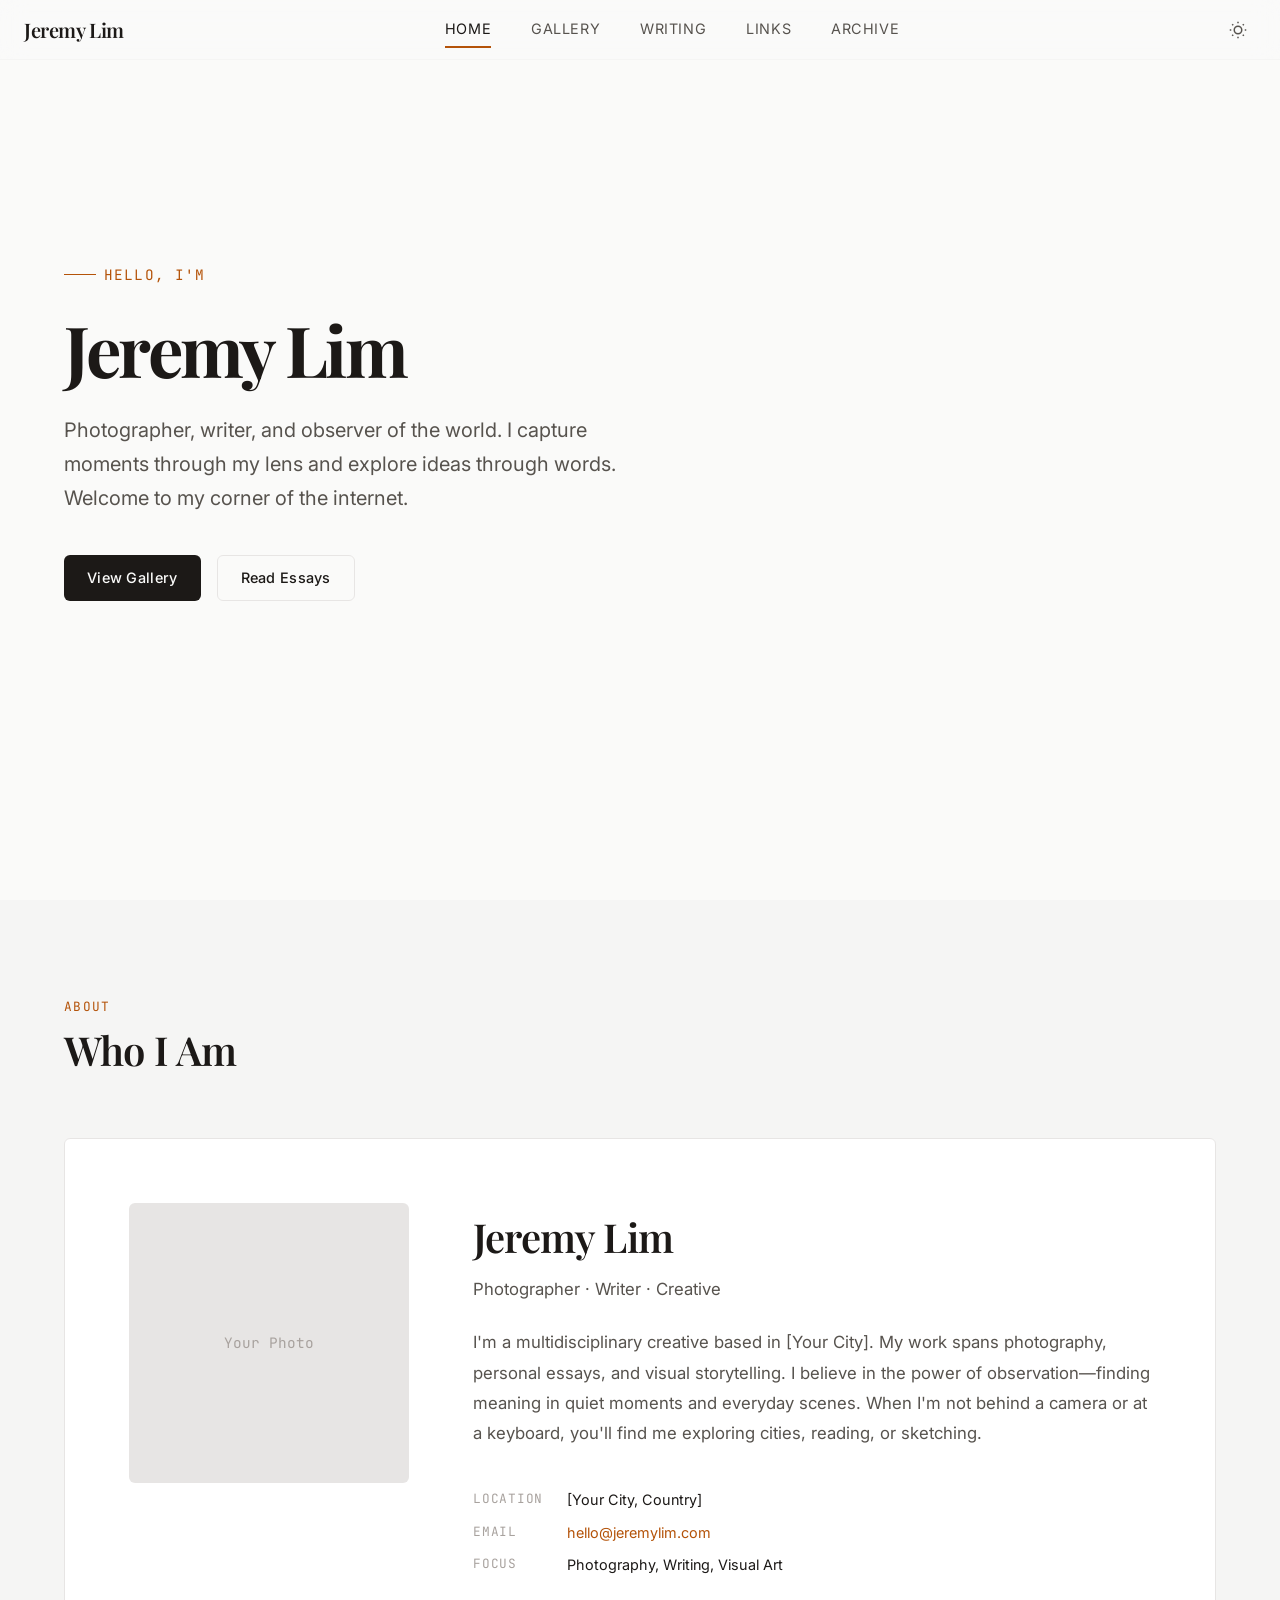
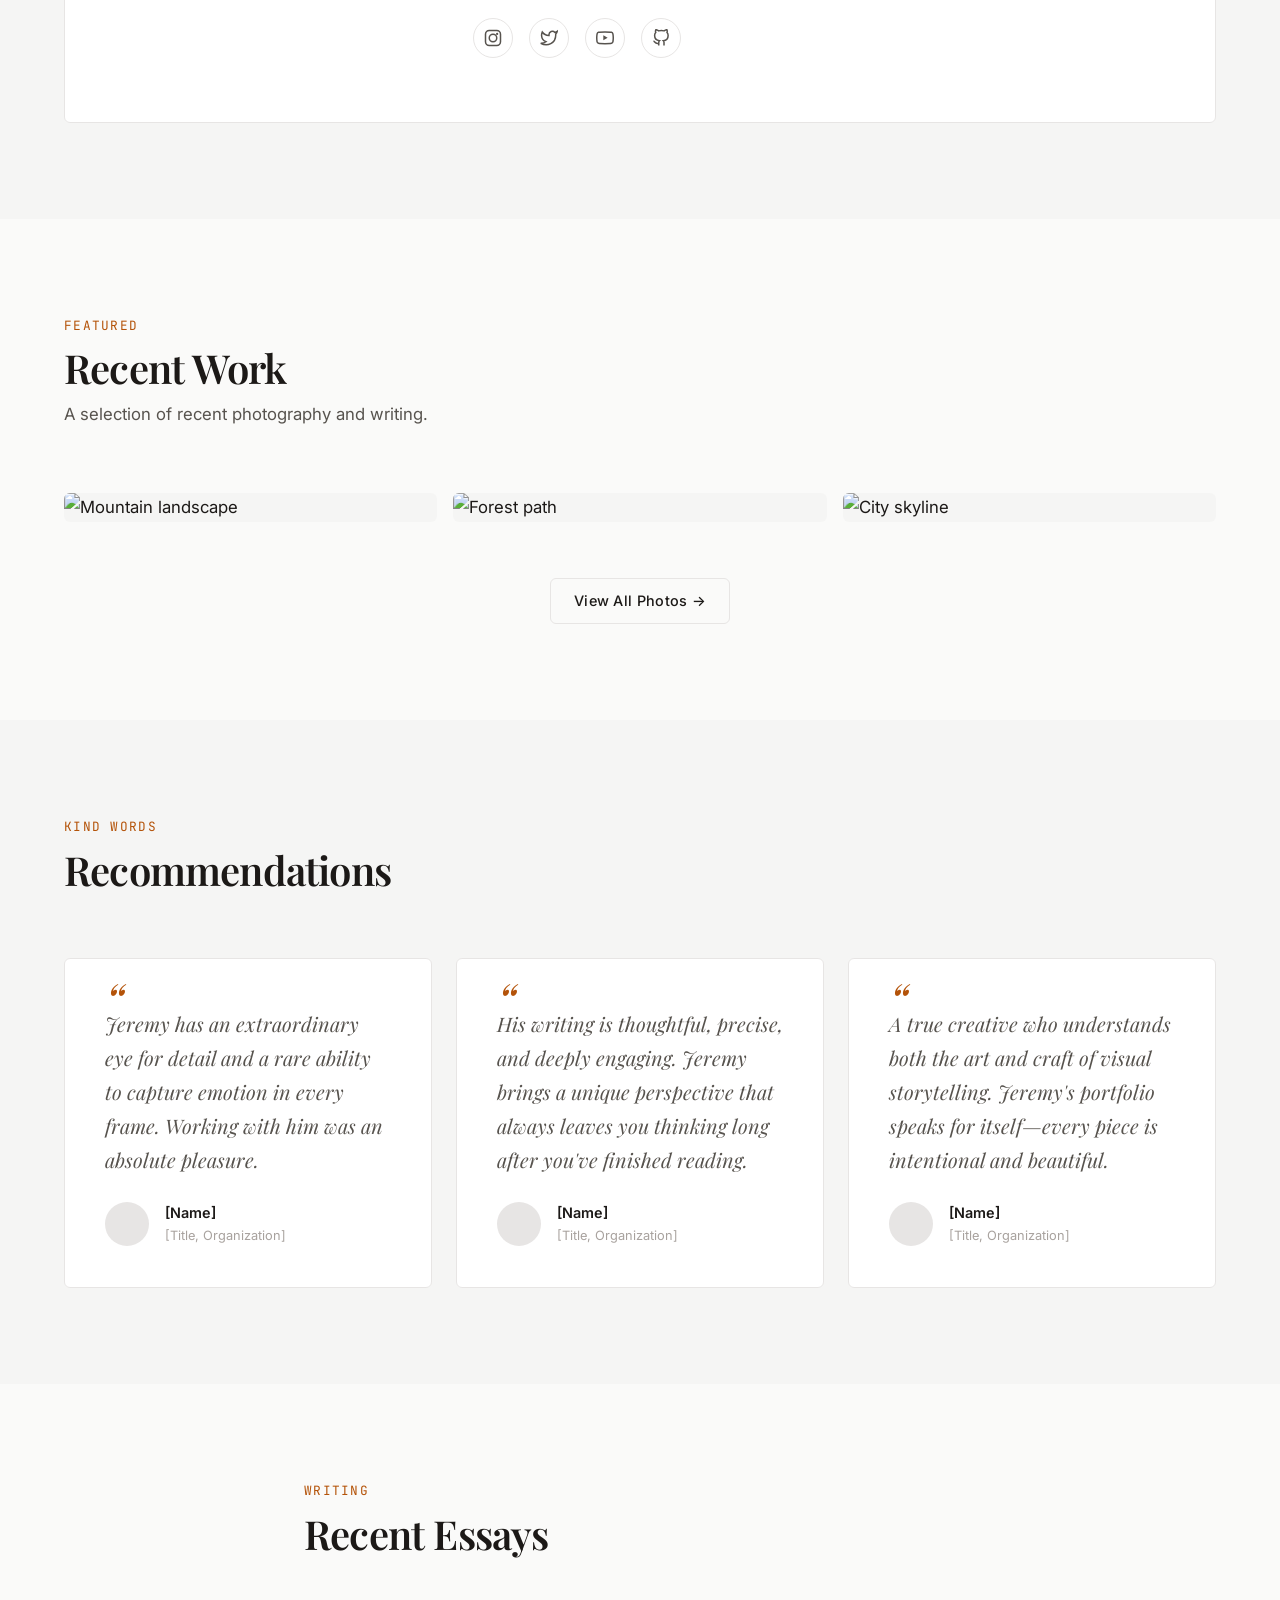
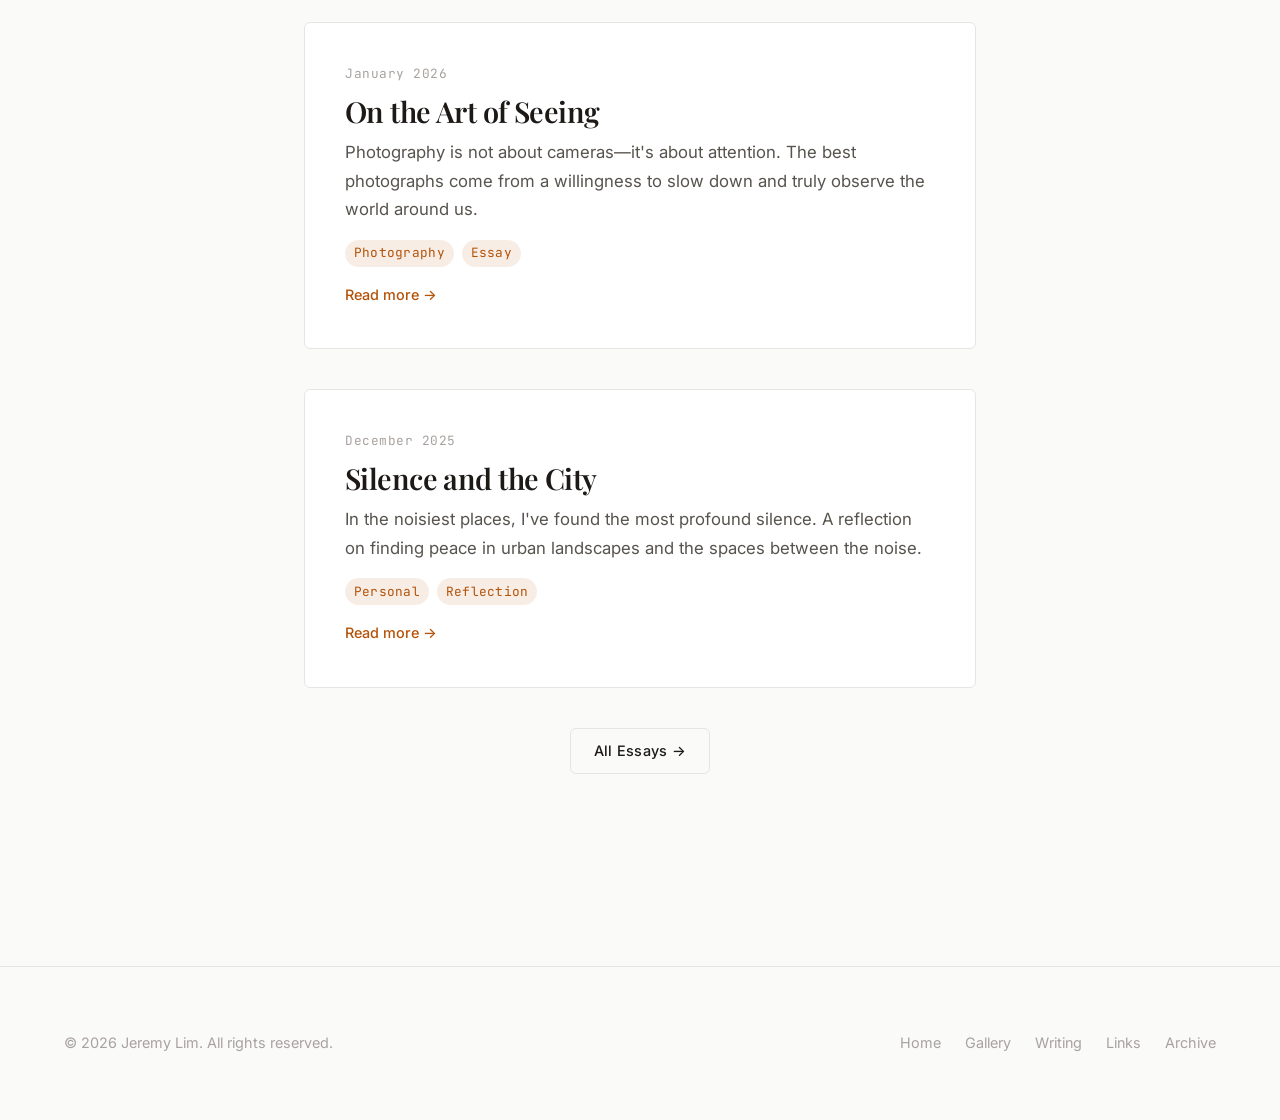
==== index.html @ 1f23b4cd "Add personal website with gallery, writing, links, and archive pages Multi-page portfolio site with:" ====
<!DOCTYPE html>
<html lang="en" data-theme="light">
<head>
  <meta charset="UTF-8">
  <meta name="viewport" content="width=device-width, initial-scale=1.0">
  <title>Jeremy Lim</title>
  <meta name="description" content="Personal website of Jeremy Lim — photographer, writer, and creative.">

  <!-- Fonts -->
  <link rel="preconnect" href="https://fonts.googleapis.com">
  <link rel="preconnect" href="https://fonts.gstatic.com" crossorigin>
  <link href="https://fonts.googleapis.com/css2?family=Inter:wght@300;400;500;600;700&family=Playfair+Display:ital,wght@0,400;0,600;0,700;1,400&family=JetBrains+Mono:wght@400;500&display=swap" rel="stylesheet">

  <link rel="stylesheet" href="css/style.css">
</head>
<body>

  <!-- Navigation -->
  <nav class="nav">
    <div class="nav__inner">
      <a href="index.html" class="nav__logo">Jeremy Lim</a>

      <div class="nav__links">
        <a href="index.html" class="nav__link nav__link--active">Home</a>
        <a href="gallery.html" class="nav__link">Gallery</a>
        <a href="writing.html" class="nav__link">Writing</a>
        <a href="links.html" class="nav__link">Links</a>
        <a href="archive.html" class="nav__link">Archive</a>
      </div>

      <div class="nav__actions">
        <button class="theme-toggle" aria-label="Toggle theme">
          <svg class="icon-sun" xmlns="http://www.w3.org/2000/svg" fill="none" viewBox="0 0 24 24" stroke="currentColor" stroke-width="2">
            <circle cx="12" cy="12" r="5"/><path d="M12 1v2M12 21v2M4.22 4.22l1.42 1.42M18.36 18.36l1.42 1.42M1 12h2M21 12h2M4.22 19.78l1.42-1.42M18.36 5.64l1.42-1.42"/>
          </svg>
          <svg class="icon-moon" xmlns="http://www.w3.org/2000/svg" fill="none" viewBox="0 0 24 24" stroke="currentColor" stroke-width="2" style="display:none">
            <path d="M21 12.79A9 9 0 1111.21 3 7 7 0 0021 12.79z"/>
          </svg>
        </button>
        <button class="nav__toggle" aria-label="Toggle menu">
          <span></span><span></span><span></span>
        </button>
      </div>
    </div>

    <!-- Mobile menu -->
    <div class="nav__mobile-menu">
      <a href="index.html" class="nav__link nav__link--active">Home</a>
      <a href="gallery.html" class="nav__link">Gallery</a>
      <a href="writing.html" class="nav__link">Writing</a>
      <a href="links.html" class="nav__link">Links</a>
      <a href="archive.html" class="nav__link">Archive</a>
    </div>
  </nav>

  <!-- Hero Section -->
  <section class="hero">
    <div class="container">
      <div class="hero__content">
        <div class="hero__greeting animate-in">Hello, I'm</div>
        <h1 class="hero__name animate-in">Jeremy Lim</h1>
        <p class="hero__description animate-in">
          Photographer, writer, and observer of the world. I capture moments through my lens
          and explore ideas through words. Welcome to my corner of the internet.
        </p>
        <div class="hero__cta animate-in">
          <a href="gallery.html" class="btn btn--primary">View Gallery</a>
          <a href="writing.html" class="btn btn--outline">Read Essays</a>
        </div>
      </div>
    </div>
  </section>

  <!-- About / Name Card Section -->
  <section class="section section--alt" id="about">
    <div class="container">
      <div class="section__header reveal">
        <div class="section__label">About</div>
        <h2 class="section__title">Who I Am</h2>
      </div>

      <div class="namecard reveal">
        <div>
          <!-- Replace with your photo -->
          <div class="namecard__photo" style="background: linear-gradient(135deg, var(--bg-tertiary), var(--border)); display:flex; align-items:center; justify-content:center; color: var(--text-tertiary); font-size: var(--text-sm); font-family: var(--font-mono);">
            Your Photo
          </div>
        </div>
        <div>
          <h3 class="namecard__name">Jeremy Lim</h3>
          <p class="namecard__title">Photographer &middot; Writer &middot; Creative</p>
          <p class="namecard__bio">
            I'm a multidisciplinary creative based in [Your City]. My work spans photography,
            personal essays, and visual storytelling. I believe in the power of observation—finding
            meaning in quiet moments and everyday scenes. When I'm not behind a camera or
            at a keyboard, you'll find me exploring cities, reading, or sketching.
          </p>

          <div class="namecard__details">
            <span class="namecard__label">Location</span>
            <span class="namecard__value">[Your City, Country]</span>

            <span class="namecard__label">Email</span>
            <span class="namecard__value"><a href="mailto:hello@jeremylim.com">hello@jeremylim.com</a></span>

            <span class="namecard__label">Focus</span>
            <span class="namecard__value">Photography, Writing, Visual Art</span>
          </div>

          <div class="namecard__socials">
            <a href="#" class="namecard__social-link" aria-label="Instagram" title="Instagram">
              <svg xmlns="http://www.w3.org/2000/svg" fill="none" viewBox="0 0 24 24" stroke="currentColor" stroke-width="2"><rect x="2" y="2" width="20" height="20" rx="5"/><circle cx="12" cy="12" r="5"/><circle cx="17.5" cy="6.5" r="1.5" fill="currentColor" stroke="none"/></svg>
            </a>
            <a href="#" class="namecard__social-link" aria-label="Twitter" title="Twitter">
              <svg xmlns="http://www.w3.org/2000/svg" fill="none" viewBox="0 0 24 24" stroke="currentColor" stroke-width="2"><path d="M23 3a10.9 10.9 0 01-3.14 1.53 4.48 4.48 0 00-7.86 3v1A10.66 10.66 0 013 4s-4 9 5 13a11.64 11.64 0 01-7 2c9 5 20 0 20-11.5a4.5 4.5 0 00-.08-.83A7.72 7.72 0 0023 3z"/></svg>
            </a>
            <a href="#" class="namecard__social-link" aria-label="YouTube" title="YouTube">
              <svg xmlns="http://www.w3.org/2000/svg" fill="none" viewBox="0 0 24 24" stroke="currentColor" stroke-width="2"><path d="M22.54 6.42a2.78 2.78 0 00-1.94-2C18.88 4 12 4 12 4s-6.88 0-8.6.46a2.78 2.78 0 00-1.94 2A29 29 0 001 11.75a29 29 0 00.46 5.33A2.78 2.78 0 003.4 19.1c1.72.46 8.6.46 8.6.46s6.88 0 8.6-.46a2.78 2.78 0 001.94-2 29 29 0 00.46-5.25 29 29 0 00-.46-5.33z"/><polygon points="9.75 15.02 15.5 11.75 9.75 8.48 9.75 15.02" fill="currentColor" stroke="none"/></svg>
            </a>
            <a href="#" class="namecard__social-link" aria-label="GitHub" title="GitHub">
              <svg xmlns="http://www.w3.org/2000/svg" fill="none" viewBox="0 0 24 24" stroke="currentColor" stroke-width="2"><path d="M9 19c-5 1.5-5-2.5-7-3m14 6v-3.87a3.37 3.37 0 00-.94-2.61c3.14-.35 6.44-1.54 6.44-7A5.44 5.44 0 0020 4.77 5.07 5.07 0 0019.91 1S18.73.65 16 2.48a13.38 13.38 0 00-7 0C6.27.65 5.09 1 5.09 1A5.07 5.07 0 005 4.77a5.44 5.44 0 00-1.5 3.78c0 5.42 3.3 6.61 6.44 7A3.37 3.37 0 009 18.13V22"/></svg>
            </a>
          </div>
        </div>
      </div>
    </div>
  </section>

  <!-- Featured Work Preview -->
  <section class="section" id="featured">
    <div class="container">
      <div class="section__header reveal">
        <div class="section__label">Featured</div>
        <h2 class="section__title">Recent Work</h2>
        <p class="section__description">A selection of recent photography and writing.</p>
      </div>

      <div class="gallery-grid reveal" style="margin-bottom: var(--space-xl);">
        <!-- Placeholder images — replace src with your actual photos -->
        <div class="gallery-grid__item">
          <img src="https://images.unsplash.com/photo-1506905925346-21bda4d32df4?w=600&q=80" alt="Mountain landscape" loading="lazy">
          <div class="gallery-grid__overlay">
            <div class="gallery-grid__caption">Mountain Light</div>
            <div class="gallery-grid__meta">Landscape &middot; 2025</div>
          </div>
        </div>
        <div class="gallery-grid__item">
          <img src="https://images.unsplash.com/photo-1494500764479-0c8f2919a3d8?w=600&q=80" alt="Forest path" loading="lazy">
          <div class="gallery-grid__overlay">
            <div class="gallery-grid__caption">Forest Path</div>
            <div class="gallery-grid__meta">Nature &middot; 2025</div>
          </div>
        </div>
        <div class="gallery-grid__item">
          <img src="https://images.unsplash.com/photo-1477959858617-67f85cf4f1df?w=600&q=80" alt="City skyline" loading="lazy">
          <div class="gallery-grid__overlay">
            <div class="gallery-grid__caption">Urban Dusk</div>
            <div class="gallery-grid__meta">Urban &middot; 2025</div>
          </div>
        </div>
      </div>

      <div style="text-align:center;">
        <a href="gallery.html" class="btn btn--outline">View All Photos &rarr;</a>
      </div>
    </div>
  </section>

  <!-- Recommendations / Quotes -->
  <section class="section section--alt" id="recommendations">
    <div class="container">
      <div class="section__header reveal">
        <div class="section__label">Kind Words</div>
        <h2 class="section__title">Recommendations</h2>
      </div>

      <div class="recommendations reveal">
        <div class="recommendation-card">
          <div class="recommendation-card__quote">
            Jeremy has an extraordinary eye for detail and a rare ability to capture emotion
            in every frame. Working with him was an absolute pleasure.
          </div>
          <div class="recommendation-card__author">
            <div class="recommendation-card__avatar" style="background: var(--bg-tertiary);"></div>
            <div>
              <div class="recommendation-card__name">[Name]</div>
              <div class="recommendation-card__role">[Title, Organization]</div>
            </div>
          </div>
        </div>

        <div class="recommendation-card">
          <div class="recommendation-card__quote">
            His writing is thoughtful, precise, and deeply engaging. Jeremy brings a unique
            perspective that always leaves you thinking long after you've finished reading.
          </div>
          <div class="recommendation-card__author">
            <div class="recommendation-card__avatar" style="background: var(--bg-tertiary);"></div>
            <div>
              <div class="recommendation-card__name">[Name]</div>
              <div class="recommendation-card__role">[Title, Organization]</div>
            </div>
          </div>
        </div>

        <div class="recommendation-card">
          <div class="recommendation-card__quote">
            A true creative who understands both the art and craft of visual storytelling.
            Jeremy's portfolio speaks for itself—every piece is intentional and beautiful.
          </div>
          <div class="recommendation-card__author">
            <div class="recommendation-card__avatar" style="background: var(--bg-tertiary);"></div>
            <div>
              <div class="recommendation-card__name">[Name]</div>
              <div class="recommendation-card__role">[Title, Organization]</div>
            </div>
          </div>
        </div>
      </div>
    </div>
  </section>

  <!-- Recent Writing Preview -->
  <section class="section" id="recent-writing">
    <div class="container container--narrow">
      <div class="section__header reveal">
        <div class="section__label">Writing</div>
        <h2 class="section__title">Recent Essays</h2>
      </div>

      <div class="articles-list reveal">
        <a href="writing.html" class="article-card">
          <div>
            <div class="article-card__date">January 2026</div>
            <h3 class="article-card__title">On the Art of Seeing</h3>
            <p class="article-card__excerpt">
              Photography is not about cameras—it's about attention. The best photographs
              come from a willingness to slow down and truly observe the world around us.
            </p>
            <div class="article-card__tags">
              <span class="tag">Photography</span>
              <span class="tag">Essay</span>
            </div>
            <span class="article-card__readmore">Read more &rarr;</span>
          </div>
        </a>

        <a href="writing.html" class="article-card">
          <div>
            <div class="article-card__date">December 2025</div>
            <h3 class="article-card__title">Silence and the City</h3>
            <p class="article-card__excerpt">
              In the noisiest places, I've found the most profound silence. A reflection on
              finding peace in urban landscapes and the spaces between the noise.
            </p>
            <div class="article-card__tags">
              <span class="tag">Personal</span>
              <span class="tag">Reflection</span>
            </div>
            <span class="article-card__readmore">Read more &rarr;</span>
          </div>
        </a>
      </div>

      <div style="text-align:center; margin-top: var(--space-xl);">
        <a href="writing.html" class="btn btn--outline">All Essays &rarr;</a>
      </div>
    </div>
  </section>

  <!-- Footer -->
  <footer class="footer">
    <div class="container">
      <div class="footer__inner">
        <span class="footer__text">&copy; 2026 Jeremy Lim. All rights reserved.</span>
        <div class="footer__links">
          <a href="index.html" class="footer__link">Home</a>
          <a href="gallery.html" class="footer__link">Gallery</a>
          <a href="writing.html" class="footer__link">Writing</a>
          <a href="links.html" class="footer__link">Links</a>
          <a href="archive.html" class="footer__link">Archive</a>
        </div>
      </div>
    </div>
  </footer>

  <!-- Back to top -->
  <button class="back-to-top" aria-label="Back to top">
    <svg xmlns="http://www.w3.org/2000/svg" width="20" height="20" fill="none" viewBox="0 0 24 24" stroke="currentColor" stroke-width="2"><polyline points="18 15 12 9 6 15"/></svg>
  </button>

  <script src="js/main.js"></script>
</body>
</html>
---- css/style.css ----
/* ============================================
   Jeremy Lim — Personal Website
   Design System & Core Styles
   ============================================ */

/* --- CSS Custom Properties --- */
:root {
  /* Typography */
  --font-sans: 'Inter', -apple-system, BlinkMacSystemFont, 'Segoe UI', Roboto, sans-serif;
  --font-serif: 'Playfair Display', 'Georgia', serif;
  --font-mono: 'JetBrains Mono', 'Fira Code', monospace;

  /* Font Sizes — fluid type scale */
  --text-xs: clamp(0.7rem, 0.65rem + 0.25vw, 0.8rem);
  --text-sm: clamp(0.8rem, 0.75rem + 0.3vw, 0.9rem);
  --text-base: clamp(0.95rem, 0.9rem + 0.3vw, 1.05rem);
  --text-lg: clamp(1.1rem, 1rem + 0.5vw, 1.25rem);
  --text-xl: clamp(1.4rem, 1.2rem + 1vw, 1.8rem);
  --text-2xl: clamp(1.8rem, 1.5rem + 1.5vw, 2.5rem);
  --text-3xl: clamp(2.2rem, 1.8rem + 2vw, 3.5rem);
  --text-4xl: clamp(2.8rem, 2rem + 3vw, 5rem);

  /* Spacing */
  --space-xs: 0.25rem;
  --space-sm: 0.5rem;
  --space-md: 1rem;
  --space-lg: 1.5rem;
  --space-xl: 2.5rem;
  --space-2xl: 4rem;
  --space-3xl: 6rem;
  --space-4xl: 10rem;

  /* Layout */
  --max-width: 1200px;
  --max-width-narrow: 720px;
  --max-width-wide: 1400px;
  --nav-height: 60px;
  --border-radius: 6px;

  /* Transitions */
  --transition-fast: 150ms ease;
  --transition-base: 300ms ease;
  --transition-slow: 500ms ease;

  /* Light theme (default) */
  --bg-primary: #fafaf9;
  --bg-secondary: #f5f5f4;
  --bg-tertiary: #e7e5e4;
  --bg-card: #ffffff;
  --bg-overlay: rgba(250, 250, 249, 0.85);
  --text-primary: #1c1917;
  --text-secondary: #57534e;
  --text-tertiary: #a8a29e;
  --accent: #b45309;
  --accent-hover: #92400e;
  --accent-light: rgba(180, 83, 9, 0.1);
  --border: #e7e5e4;
  --border-light: #f5f5f4;
  --shadow-sm: 0 1px 2px rgba(28, 25, 23, 0.04);
  --shadow-md: 0 4px 12px rgba(28, 25, 23, 0.06);
  --shadow-lg: 0 12px 40px rgba(28, 25, 23, 0.08);
  --shadow-xl: 0 24px 60px rgba(28, 25, 23, 0.12);
}

[data-theme="dark"] {
  --bg-primary: #0c0a09;
  --bg-secondary: #1c1917;
  --bg-tertiary: #292524;
  --bg-card: #1c1917;
  --bg-overlay: rgba(12, 10, 9, 0.9);
  --text-primary: #fafaf9;
  --text-secondary: #a8a29e;
  --text-tertiary: #78716c;
  --accent: #d97706;
  --accent-hover: #f59e0b;
  --accent-light: rgba(217, 119, 6, 0.12);
  --border: #292524;
  --border-light: #1c1917;
  --shadow-sm: 0 1px 2px rgba(0, 0, 0, 0.2);
  --shadow-md: 0 4px 12px rgba(0, 0, 0, 0.3);
  --shadow-lg: 0 12px 40px rgba(0, 0, 0, 0.4);
  --shadow-xl: 0 24px 60px rgba(0, 0, 0, 0.5);
}

/* --- Reset & Base --- */
*, *::before, *::after {
  margin: 0;
  padding: 0;
  box-sizing: border-box;
}

html {
  scroll-behavior: smooth;
  -webkit-font-smoothing: antialiased;
  -moz-osx-font-smoothing: grayscale;
}

body {
  font-family: var(--font-sans);
  font-size: var(--text-base);
  line-height: 1.7;
  color: var(--text-primary);
  background-color: var(--bg-primary);
  transition: background-color var(--transition-base), color var(--transition-base);
  overflow-x: hidden;
}

img {
  max-width: 100%;
  height: auto;
  display: block;
}

a {
  color: var(--text-primary);
  text-decoration: none;
  transition: color var(--transition-fast);
}

a:hover {
  color: var(--accent);
}

ul, ol {
  list-style: none;
}

button {
  border: none;
  background: none;
  cursor: pointer;
  font-family: inherit;
  color: inherit;
}

::selection {
  background-color: var(--accent);
  color: #fff;
}

/* --- Utility Classes --- */
.container {
  width: 100%;
  max-width: var(--max-width);
  margin: 0 auto;
  padding: 0 var(--space-lg);
}

.container--narrow {
  max-width: var(--max-width-narrow);
}

.container--wide {
  max-width: var(--max-width-wide);
}

.sr-only {
  position: absolute;
  width: 1px;
  height: 1px;
  overflow: hidden;
  clip: rect(0, 0, 0, 0);
  border: 0;
}

.text-accent { color: var(--accent); }
.text-secondary { color: var(--text-secondary); }
.text-tertiary { color: var(--text-tertiary); }
.font-serif { font-family: var(--font-serif); }
.font-mono { font-family: var(--font-mono); }

/* --- Navigation --- */
.nav {
  position: fixed;
  top: 0;
  left: 0;
  right: 0;
  height: var(--nav-height);
  background: var(--bg-overlay);
  backdrop-filter: blur(12px);
  -webkit-backdrop-filter: blur(12px);
  border-bottom: 1px solid var(--border-light);
  z-index: 100;
  transition: background var(--transition-base), border-color var(--transition-base);
}

.nav__inner {
  display: flex;
  align-items: center;
  justify-content: space-between;
  height: 100%;
  max-width: var(--max-width-wide);
  margin: 0 auto;
  padding: 0 var(--space-lg);
}

.nav__logo {
  font-family: var(--font-serif);
  font-size: var(--text-lg);
  font-weight: 600;
  letter-spacing: -0.02em;
  color: var(--text-primary);
}

.nav__logo:hover {
  color: var(--accent);
}

.nav__links {
  display: flex;
  align-items: center;
  gap: var(--space-xl);
}

.nav__link {
  font-size: var(--text-sm);
  font-weight: 400;
  color: var(--text-secondary);
  letter-spacing: 0.04em;
  text-transform: uppercase;
  position: relative;
  padding: var(--space-xs) 0;
}

.nav__link::after {
  content: '';
  position: absolute;
  bottom: -2px;
  left: 0;
  width: 0;
  height: 1.5px;
  background: var(--accent);
  transition: width var(--transition-base);
}

.nav__link:hover,
.nav__link--active {
  color: var(--text-primary);
}

.nav__link:hover::after,
.nav__link--active::after {
  width: 100%;
}

.nav__actions {
  display: flex;
  align-items: center;
  gap: var(--space-md);
}

.theme-toggle {
  width: 36px;
  height: 36px;
  display: flex;
  align-items: center;
  justify-content: center;
  border-radius: 50%;
  transition: background var(--transition-fast);
  color: var(--text-secondary);
}

.theme-toggle:hover {
  background: var(--bg-tertiary);
  color: var(--text-primary);
}

.theme-toggle svg {
  width: 18px;
  height: 18px;
}

/* Mobile nav toggle */
.nav__toggle {
  display: none;
  flex-direction: column;
  gap: 5px;
  width: 24px;
  padding: 2px 0;
}

.nav__toggle span {
  display: block;
  height: 1.5px;
  background: var(--text-primary);
  border-radius: 1px;
  transition: transform var(--transition-base), opacity var(--transition-fast);
}

/* Mobile menu */
.nav__mobile-menu {
  display: none;
  position: fixed;
  top: var(--nav-height);
  left: 0;
  right: 0;
  bottom: 0;
  background: var(--bg-primary);
  padding: var(--space-2xl) var(--space-lg);
  z-index: 99;
}

.nav__mobile-menu.is-open {
  display: flex;
  flex-direction: column;
  gap: var(--space-lg);
}

.nav__mobile-menu .nav__link {
  font-size: var(--text-xl);
  text-transform: none;
  letter-spacing: -0.01em;
}

@media (max-width: 768px) {
  .nav__links {
    display: none;
  }
  .nav__toggle {
    display: flex;
  }
}

/* --- Page Header --- */
.page-header {
  padding: calc(var(--nav-height) + var(--space-3xl)) 0 var(--space-2xl);
}

.page-header__title {
  font-family: var(--font-serif);
  font-size: var(--text-3xl);
  font-weight: 600;
  letter-spacing: -0.03em;
  line-height: 1.2;
  margin-bottom: var(--space-md);
}

.page-header__subtitle {
  font-size: var(--text-lg);
  color: var(--text-secondary);
  max-width: 600px;
  line-height: 1.6;
}

/* --- Hero Section (Home) --- */
.hero {
  min-height: 100vh;
  display: flex;
  align-items: center;
  padding: var(--nav-height) 0 var(--space-3xl);
}

.hero__content {
  max-width: 800px;
}

.hero__greeting {
  font-family: var(--font-mono);
  font-size: var(--text-sm);
  color: var(--accent);
  letter-spacing: 0.08em;
  text-transform: uppercase;
  margin-bottom: var(--space-lg);
  display: flex;
  align-items: center;
  gap: var(--space-sm);
}

.hero__greeting::before {
  content: '';
  display: inline-block;
  width: 32px;
  height: 1px;
  background: var(--accent);
}

.hero__name {
  font-family: var(--font-serif);
  font-size: var(--text-4xl);
  font-weight: 700;
  letter-spacing: -0.04em;
  line-height: 1.1;
  margin-bottom: var(--space-lg);
}

.hero__description {
  font-size: var(--text-lg);
  color: var(--text-secondary);
  line-height: 1.7;
  max-width: 560px;
  margin-bottom: var(--space-xl);
}

.hero__cta {
  display: flex;
  gap: var(--space-md);
  flex-wrap: wrap;
}

/* --- Buttons --- */
.btn {
  display: inline-flex;
  align-items: center;
  gap: var(--space-sm);
  padding: 0.7em 1.6em;
  font-size: var(--text-sm);
  font-weight: 500;
  letter-spacing: 0.02em;
  border-radius: var(--border-radius);
  transition: all var(--transition-fast);
}

.btn--primary {
  background: var(--text-primary);
  color: var(--bg-primary);
}

.btn--primary:hover {
  background: var(--accent);
  color: #fff;
}

.btn--outline {
  border: 1.5px solid var(--border);
  color: var(--text-primary);
}

.btn--outline:hover {
  border-color: var(--accent);
  color: var(--accent);
}

.btn--ghost {
  color: var(--text-secondary);
  padding: 0.5em 0;
}

.btn--ghost:hover {
  color: var(--accent);
}

.btn svg {
  width: 16px;
  height: 16px;
}

/* --- Section --- */
.section {
  padding: var(--space-3xl) 0;
}

.section--alt {
  background: var(--bg-secondary);
}

.section__header {
  margin-bottom: var(--space-2xl);
}

.section__label {
  font-family: var(--font-mono);
  font-size: var(--text-xs);
  color: var(--accent);
  letter-spacing: 0.1em;
  text-transform: uppercase;
  margin-bottom: var(--space-sm);
}

.section__title {
  font-family: var(--font-serif);
  font-size: var(--text-2xl);
  font-weight: 600;
  letter-spacing: -0.02em;
  line-height: 1.2;
}

.section__description {
  color: var(--text-secondary);
  margin-top: var(--space-sm);
  max-width: 520px;
}

/* --- Gallery Grid --- */
.gallery-grid {
  columns: 3;
  column-gap: var(--space-md);
}

.gallery-grid__item {
  break-inside: avoid;
  margin-bottom: var(--space-md);
  border-radius: var(--border-radius);
  overflow: hidden;
  cursor: pointer;
  position: relative;
  background: var(--bg-secondary);
}

.gallery-grid__item img {
  width: 100%;
  display: block;
  transition: transform var(--transition-slow), filter var(--transition-slow);
}

.gallery-grid__item:hover img {
  transform: scale(1.03);
}

.gallery-grid__overlay {
  position: absolute;
  bottom: 0;
  left: 0;
  right: 0;
  padding: var(--space-lg);
  background: linear-gradient(transparent, rgba(0,0,0,0.7));
  color: #fff;
  opacity: 0;
  transition: opacity var(--transition-base);
  transform: translateY(4px);
}

.gallery-grid__item:hover .gallery-grid__overlay {
  opacity: 1;
  transform: translateY(0);
}

.gallery-grid__caption {
  font-size: var(--text-sm);
  font-weight: 500;
}

.gallery-grid__meta {
  font-size: var(--text-xs);
  opacity: 0.8;
  margin-top: var(--space-xs);
}

/* Gallery filter tabs */
.gallery-filters {
  display: flex;
  gap: var(--space-sm);
  flex-wrap: wrap;
  margin-bottom: var(--space-xl);
}

.gallery-filter-btn {
  padding: 0.4em 1em;
  font-size: var(--text-sm);
  border-radius: 100px;
  color: var(--text-secondary);
  border: 1px solid var(--border);
  transition: all var(--transition-fast);
}

.gallery-filter-btn:hover,
.gallery-filter-btn.is-active {
  background: var(--text-primary);
  color: var(--bg-primary);
  border-color: var(--text-primary);
}

@media (max-width: 900px) {
  .gallery-grid { columns: 2; }
}

@media (max-width: 500px) {
  .gallery-grid { columns: 1; }
}

/* --- Lightbox --- */
.lightbox {
  position: fixed;
  inset: 0;
  background: rgba(0, 0, 0, 0.92);
  z-index: 200;
  display: none;
  align-items: center;
  justify-content: center;
  padding: var(--space-xl);
  cursor: zoom-out;
}

.lightbox.is-open {
  display: flex;
}

.lightbox__img {
  max-width: 90vw;
  max-height: 85vh;
  border-radius: var(--border-radius);
  object-fit: contain;
  cursor: default;
}

.lightbox__close {
  position: absolute;
  top: var(--space-lg);
  right: var(--space-lg);
  color: #fff;
  opacity: 0.7;
  transition: opacity var(--transition-fast);
  font-size: 1.5rem;
}

.lightbox__close:hover {
  opacity: 1;
}

.lightbox__nav {
  position: absolute;
  top: 50%;
  transform: translateY(-50%);
  color: #fff;
  opacity: 0.6;
  font-size: 2rem;
  padding: var(--space-md);
  transition: opacity var(--transition-fast);
}

.lightbox__nav:hover {
  opacity: 1;
}

.lightbox__nav--prev { left: var(--space-md); }
.lightbox__nav--next { right: var(--space-md); }

.lightbox__caption {
  position: absolute;
  bottom: var(--space-xl);
  left: 50%;
  transform: translateX(-50%);
  color: #fff;
  text-align: center;
  font-size: var(--text-sm);
  opacity: 0.8;
  max-width: 600px;
}

/* --- Article / Writing Cards --- */
.articles-list {
  display: flex;
  flex-direction: column;
  gap: var(--space-xl);
}

.article-card {
  display: grid;
  grid-template-columns: 1fr;
  gap: var(--space-lg);
  padding: var(--space-xl);
  background: var(--bg-card);
  border: 1px solid var(--border);
  border-radius: var(--border-radius);
  transition: border-color var(--transition-fast), box-shadow var(--transition-fast);
}

.article-card:hover {
  border-color: var(--accent);
  box-shadow: var(--shadow-md);
}

.article-card__date {
  font-family: var(--font-mono);
  font-size: var(--text-xs);
  color: var(--text-tertiary);
  letter-spacing: 0.04em;
}

.article-card__title {
  font-family: var(--font-serif);
  font-size: var(--text-xl);
  font-weight: 600;
  letter-spacing: -0.02em;
  line-height: 1.3;
  margin-top: var(--space-sm);
}

.article-card__excerpt {
  color: var(--text-secondary);
  line-height: 1.7;
  margin-top: var(--space-sm);
}

.article-card__tags {
  display: flex;
  gap: var(--space-sm);
  flex-wrap: wrap;
  margin-top: var(--space-md);
}

.tag {
  font-size: var(--text-xs);
  font-family: var(--font-mono);
  color: var(--accent);
  background: var(--accent-light);
  padding: 0.2em 0.7em;
  border-radius: 100px;
  letter-spacing: 0.02em;
}

.article-card__readmore {
  font-size: var(--text-sm);
  color: var(--accent);
  font-weight: 500;
  display: inline-flex;
  align-items: center;
  gap: var(--space-xs);
  margin-top: var(--space-md);
}

.article-card__readmore:hover {
  gap: var(--space-sm);
}

/* Featured article (larger) */
.article-card--featured {
  grid-template-columns: 1fr 1fr;
  align-items: center;
}

.article-card--featured .article-card__image {
  border-radius: var(--border-radius);
  overflow: hidden;
}

.article-card--featured .article-card__image img {
  width: 100%;
  height: 300px;
  object-fit: cover;
}

@media (max-width: 700px) {
  .article-card--featured {
    grid-template-columns: 1fr;
  }
}

/* --- Article Detail (prose) --- */
.prose {
  max-width: var(--max-width-narrow);
  margin: 0 auto;
}

.prose h1, .prose h2, .prose h3 {
  font-family: var(--font-serif);
  letter-spacing: -0.02em;
  line-height: 1.3;
  margin-top: var(--space-2xl);
  margin-bottom: var(--space-md);
}

.prose h1 { font-size: var(--text-3xl); }
.prose h2 { font-size: var(--text-2xl); }
.prose h3 { font-size: var(--text-xl); }

.prose p {
  margin-bottom: var(--space-lg);
  color: var(--text-secondary);
}

.prose a {
  color: var(--accent);
  text-decoration: underline;
  text-underline-offset: 3px;
}

.prose blockquote {
  border-left: 3px solid var(--accent);
  padding-left: var(--space-lg);
  margin: var(--space-xl) 0;
  font-style: italic;
  color: var(--text-secondary);
}

.prose img {
  border-radius: var(--border-radius);
  margin: var(--space-xl) 0;
}

.prose code {
  font-family: var(--font-mono);
  font-size: 0.9em;
  background: var(--bg-tertiary);
  padding: 0.15em 0.4em;
  border-radius: 3px;
}

.prose pre {
  background: var(--bg-secondary);
  padding: var(--space-lg);
  border-radius: var(--border-radius);
  overflow-x: auto;
  margin: var(--space-xl) 0;
}

.prose pre code {
  background: none;
  padding: 0;
}

.prose ul, .prose ol {
  margin-bottom: var(--space-lg);
  padding-left: var(--space-lg);
  color: var(--text-secondary);
}

.prose ul { list-style: disc; }
.prose ol { list-style: decimal; }

.prose li {
  margin-bottom: var(--space-sm);
}

/* --- Links / Social Page --- */
.links-grid {
  display: grid;
  grid-template-columns: repeat(auto-fill, minmax(300px, 1fr));
  gap: var(--space-lg);
}

.link-card {
  display: flex;
  align-items: flex-start;
  gap: var(--space-lg);
  padding: var(--space-xl);
  background: var(--bg-card);
  border: 1px solid var(--border);
  border-radius: var(--border-radius);
  transition: all var(--transition-fast);
}

.link-card:hover {
  border-color: var(--accent);
  box-shadow: var(--shadow-md);
  transform: translateY(-2px);
}

.link-card__icon {
  flex-shrink: 0;
  width: 44px;
  height: 44px;
  display: flex;
  align-items: center;
  justify-content: center;
  background: var(--accent-light);
  color: var(--accent);
  border-radius: 10px;
  font-size: 1.2rem;
}

.link-card__title {
  font-weight: 600;
  font-size: var(--text-base);
  margin-bottom: var(--space-xs);
}

.link-card__desc {
  font-size: var(--text-sm);
  color: var(--text-secondary);
  line-height: 1.5;
}

.link-card__url {
  font-size: var(--text-xs);
  font-family: var(--font-mono);
  color: var(--text-tertiary);
  margin-top: var(--space-sm);
  word-break: break-all;
}

/* Video embeds */
.video-grid {
  display: grid;
  grid-template-columns: repeat(auto-fill, minmax(360px, 1fr));
  gap: var(--space-lg);
}

.video-card {
  background: var(--bg-card);
  border: 1px solid var(--border);
  border-radius: var(--border-radius);
  overflow: hidden;
  transition: border-color var(--transition-fast), box-shadow var(--transition-fast);
}

.video-card:hover {
  border-color: var(--accent);
  box-shadow: var(--shadow-md);
}

.video-card__embed {
  position: relative;
  padding-bottom: 56.25%;
  height: 0;
}

.video-card__embed iframe {
  position: absolute;
  top: 0;
  left: 0;
  width: 100%;
  height: 100%;
  border: none;
}

.video-card__info {
  padding: var(--space-lg);
}

.video-card__title {
  font-weight: 600;
  margin-bottom: var(--space-xs);
}

.video-card__desc {
  font-size: var(--text-sm);
  color: var(--text-secondary);
}

/* --- Name Card / About Section --- */
.namecard {
  display: grid;
  grid-template-columns: 280px 1fr;
  gap: var(--space-2xl);
  align-items: start;
  padding: var(--space-2xl);
  background: var(--bg-card);
  border: 1px solid var(--border);
  border-radius: var(--border-radius);
}

.namecard__photo {
  width: 100%;
  aspect-ratio: 1;
  object-fit: cover;
  border-radius: var(--border-radius);
  background: var(--bg-secondary);
}

.namecard__name {
  font-family: var(--font-serif);
  font-size: var(--text-2xl);
  font-weight: 600;
  letter-spacing: -0.02em;
  margin-bottom: var(--space-xs);
}

.namecard__title {
  font-size: var(--text-base);
  color: var(--text-secondary);
  margin-bottom: var(--space-lg);
}

.namecard__bio {
  color: var(--text-secondary);
  line-height: 1.8;
  margin-bottom: var(--space-xl);
}

.namecard__details {
  display: grid;
  grid-template-columns: auto 1fr;
  gap: var(--space-sm) var(--space-lg);
  font-size: var(--text-sm);
}

.namecard__label {
  color: var(--text-tertiary);
  font-family: var(--font-mono);
  font-size: var(--text-xs);
  text-transform: uppercase;
  letter-spacing: 0.06em;
}

.namecard__value {
  color: var(--text-primary);
}

.namecard__value a {
  color: var(--accent);
}

.namecard__socials {
  display: flex;
  gap: var(--space-md);
  margin-top: var(--space-xl);
}

.namecard__social-link {
  width: 40px;
  height: 40px;
  display: flex;
  align-items: center;
  justify-content: center;
  border-radius: 50%;
  border: 1px solid var(--border);
  color: var(--text-secondary);
  transition: all var(--transition-fast);
}

.namecard__social-link:hover {
  border-color: var(--accent);
  color: var(--accent);
  background: var(--accent-light);
}

.namecard__social-link svg {
  width: 18px;
  height: 18px;
}

@media (max-width: 700px) {
  .namecard {
    grid-template-columns: 1fr;
    text-align: center;
  }
  .namecard__photo {
    max-width: 200px;
    margin: 0 auto;
  }
  .namecard__details {
    justify-content: center;
  }
  .namecard__socials {
    justify-content: center;
  }
}

/* --- Recommendations / Quotes --- */
.recommendations {
  display: grid;
  grid-template-columns: repeat(auto-fill, minmax(340px, 1fr));
  gap: var(--space-lg);
}

.recommendation-card {
  padding: var(--space-xl);
  background: var(--bg-card);
  border: 1px solid var(--border);
  border-radius: var(--border-radius);
  position: relative;
}

.recommendation-card__quote {
  font-family: var(--font-serif);
  font-size: var(--text-lg);
  line-height: 1.7;
  color: var(--text-secondary);
  font-style: italic;
  margin-bottom: var(--space-lg);
}

.recommendation-card__quote::before {
  content: '\201C';
  font-size: 3rem;
  color: var(--accent);
  line-height: 0;
  display: block;
  margin-bottom: var(--space-sm);
  font-family: var(--font-serif);
}

.recommendation-card__author {
  display: flex;
  align-items: center;
  gap: var(--space-md);
}

.recommendation-card__avatar {
  width: 44px;
  height: 44px;
  border-radius: 50%;
  object-fit: cover;
  background: var(--bg-secondary);
}

.recommendation-card__name {
  font-weight: 600;
  font-size: var(--text-sm);
}

.recommendation-card__role {
  font-size: var(--text-xs);
  color: var(--text-tertiary);
}

/* --- Archive --- */
.archive-list {
  border-top: 1px solid var(--border);
}

.archive-year {
  font-family: var(--font-serif);
  font-size: var(--text-xl);
  font-weight: 600;
  padding: var(--space-lg) 0 var(--space-md);
  color: var(--text-tertiary);
}

.archive-item {
  display: grid;
  grid-template-columns: 120px 1fr auto;
  gap: var(--space-lg);
  padding: var(--space-md) 0;
  border-bottom: 1px solid var(--border-light);
  align-items: baseline;
  transition: background var(--transition-fast);
}

.archive-item:hover {
  background: var(--bg-secondary);
  margin: 0 calc(-1 * var(--space-md));
  padding-left: var(--space-md);
  padding-right: var(--space-md);
  border-radius: var(--border-radius);
}

.archive-item__date {
  font-family: var(--font-mono);
  font-size: var(--text-xs);
  color: var(--text-tertiary);
}

.archive-item__title {
  font-weight: 500;
}

.archive-item__title a:hover {
  color: var(--accent);
}

.archive-item__type {
  font-size: var(--text-xs);
  font-family: var(--font-mono);
  color: var(--text-tertiary);
  text-transform: uppercase;
  letter-spacing: 0.04em;
}

@media (max-width: 600px) {
  .archive-item {
    grid-template-columns: 1fr;
    gap: var(--space-xs);
  }
  .archive-item__type {
    display: none;
  }
}

/* --- Footer --- */
.footer {
  padding: var(--space-2xl) 0;
  border-top: 1px solid var(--border);
  margin-top: var(--space-3xl);
}

.footer__inner {
  display: flex;
  justify-content: space-between;
  align-items: center;
  flex-wrap: wrap;
  gap: var(--space-md);
}

.footer__text {
  font-size: var(--text-sm);
  color: var(--text-tertiary);
}

.footer__links {
  display: flex;
  gap: var(--space-lg);
}

.footer__link {
  font-size: var(--text-sm);
  color: var(--text-tertiary);
}

.footer__link:hover {
  color: var(--accent);
}

/* --- Animations --- */
@keyframes fadeInUp {
  from {
    opacity: 0;
    transform: translateY(20px);
  }
  to {
    opacity: 1;
    transform: translateY(0);
  }
}

.animate-in {
  animation: fadeInUp 0.6s ease forwards;
  opacity: 0;
}

.animate-in:nth-child(1) { animation-delay: 0ms; }
.animate-in:nth-child(2) { animation-delay: 100ms; }
.animate-in:nth-child(3) { animation-delay: 200ms; }
.animate-in:nth-child(4) { animation-delay: 300ms; }
.animate-in:nth-child(5) { animation-delay: 400ms; }
.animate-in:nth-child(6) { animation-delay: 500ms; }

/* --- Scroll reveal --- */
.reveal {
  opacity: 0;
  transform: translateY(30px);
  transition: opacity 0.7s ease, transform 0.7s ease;
}

.reveal.is-visible {
  opacity: 1;
  transform: translateY(0);
}

/* --- Back to top --- */
.back-to-top {
  position: fixed;
  bottom: var(--space-xl);
  right: var(--space-xl);
  width: 42px;
  height: 42px;
  display: flex;
  align-items: center;
  justify-content: center;
  background: var(--bg-card);
  border: 1px solid var(--border);
  border-radius: 50%;
  color: var(--text-secondary);
  box-shadow: var(--shadow-md);
  opacity: 0;
  pointer-events: none;
  transition: all var(--transition-base);
  z-index: 50;
}

.back-to-top.is-visible {
  opacity: 1;
  pointer-events: auto;
}

.back-to-top:hover {
  border-color: var(--accent);
  color: var(--accent);
}

/* --- Print styles --- */
@media print {
  .nav, .footer, .back-to-top, .theme-toggle {
    display: none !important;
  }
  body {
    color: #000;
    background: #fff;
  }
}
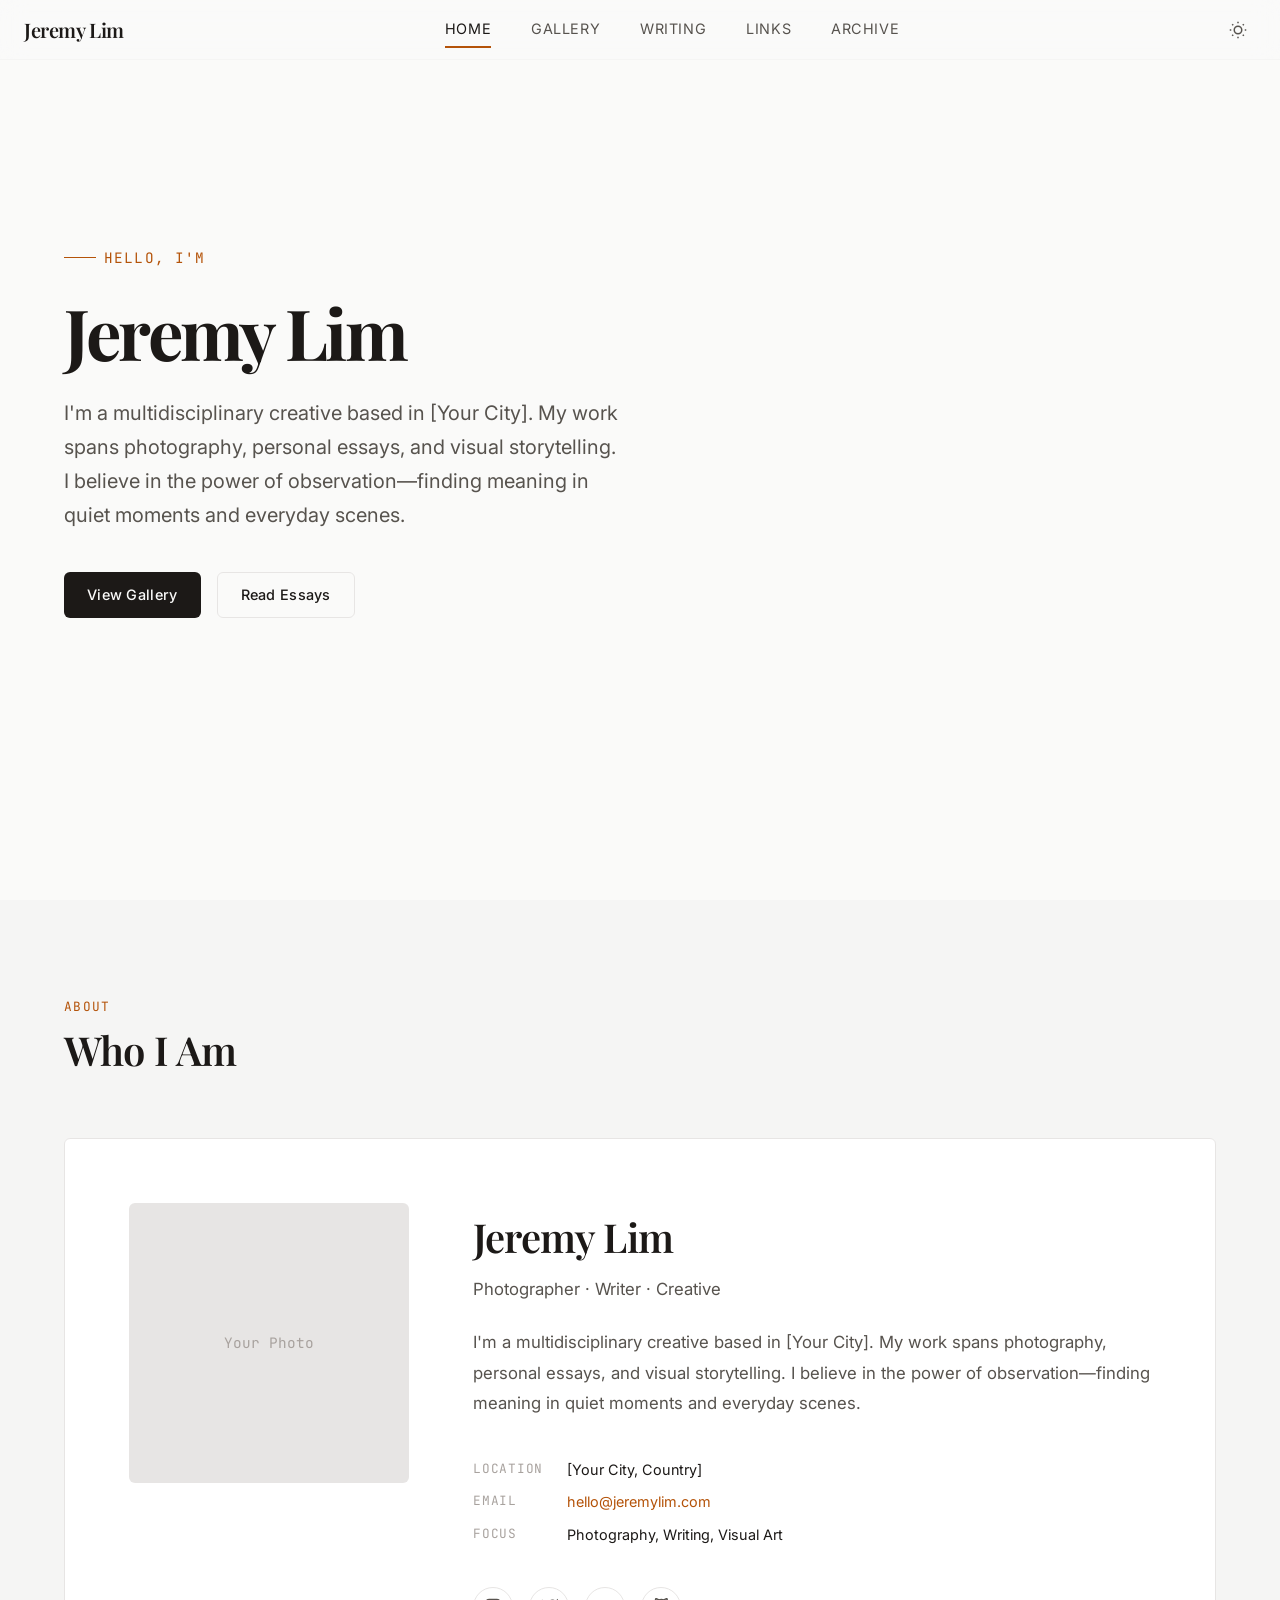
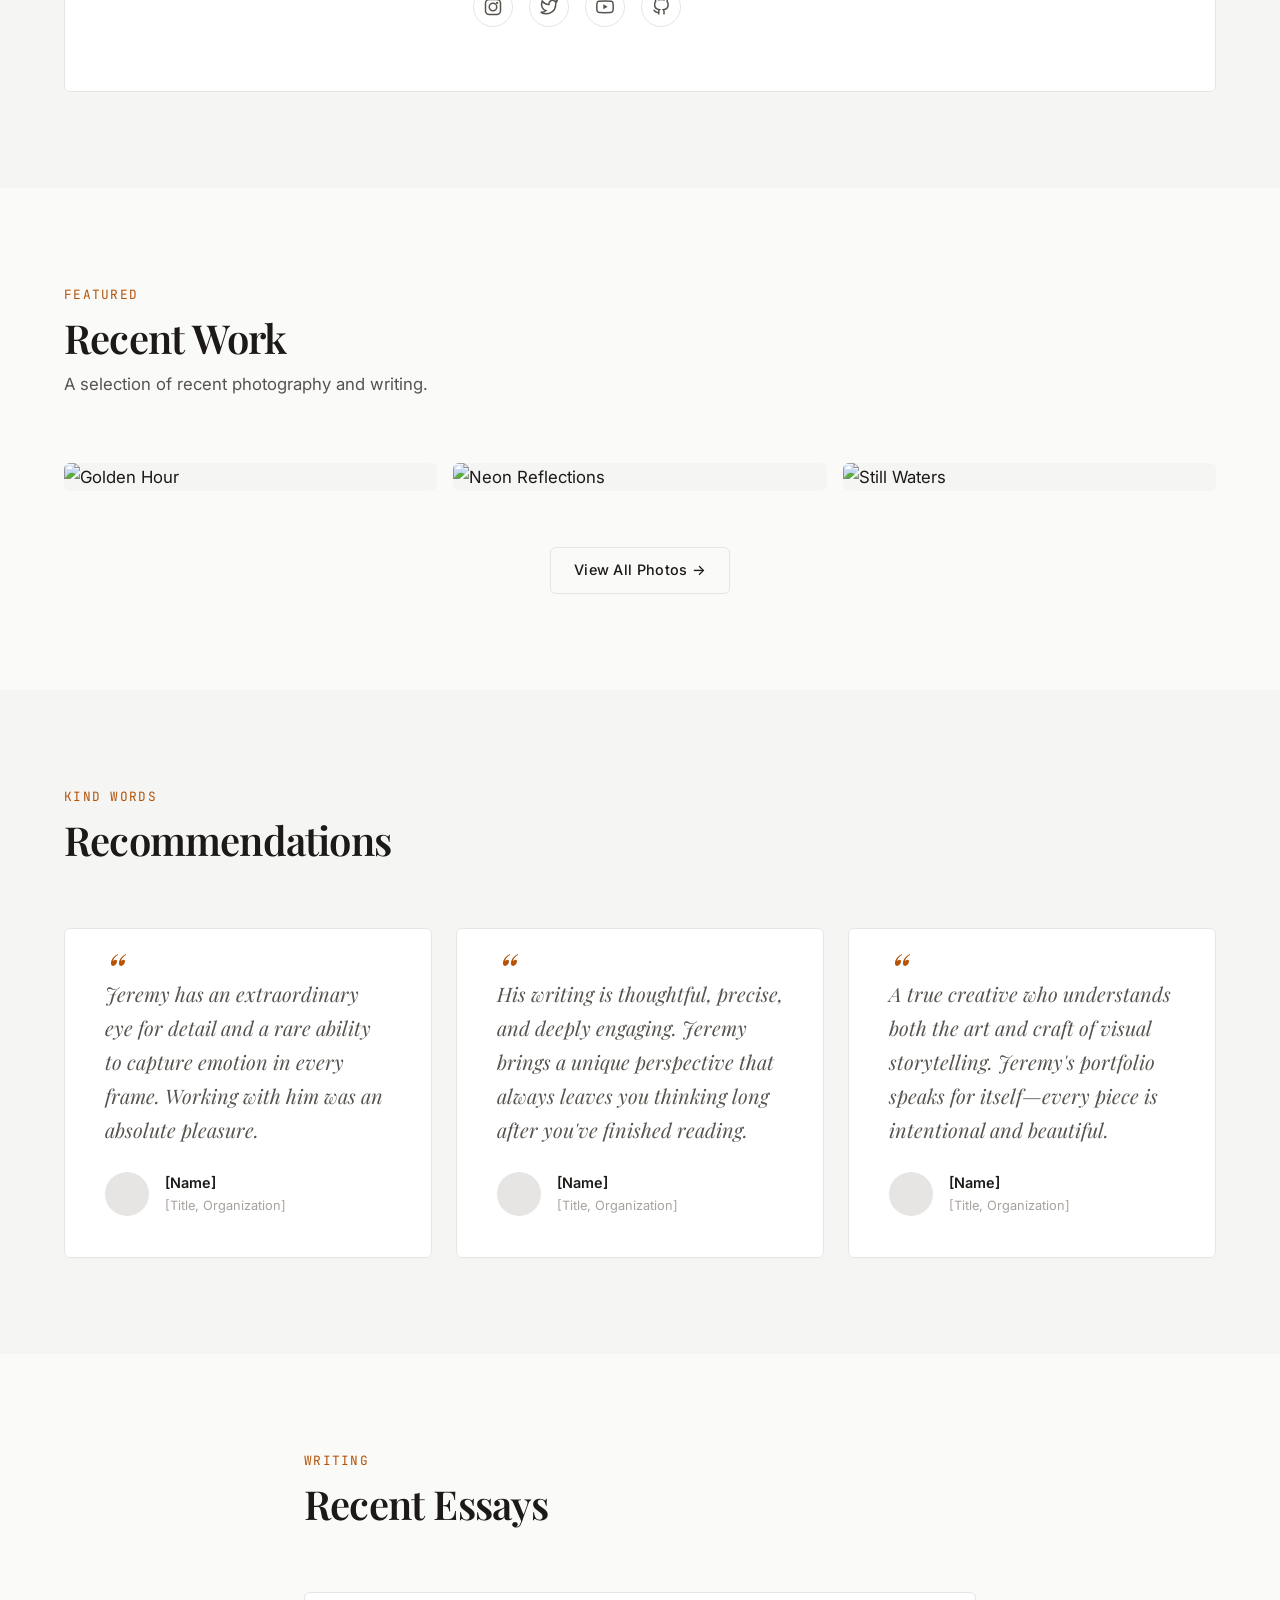
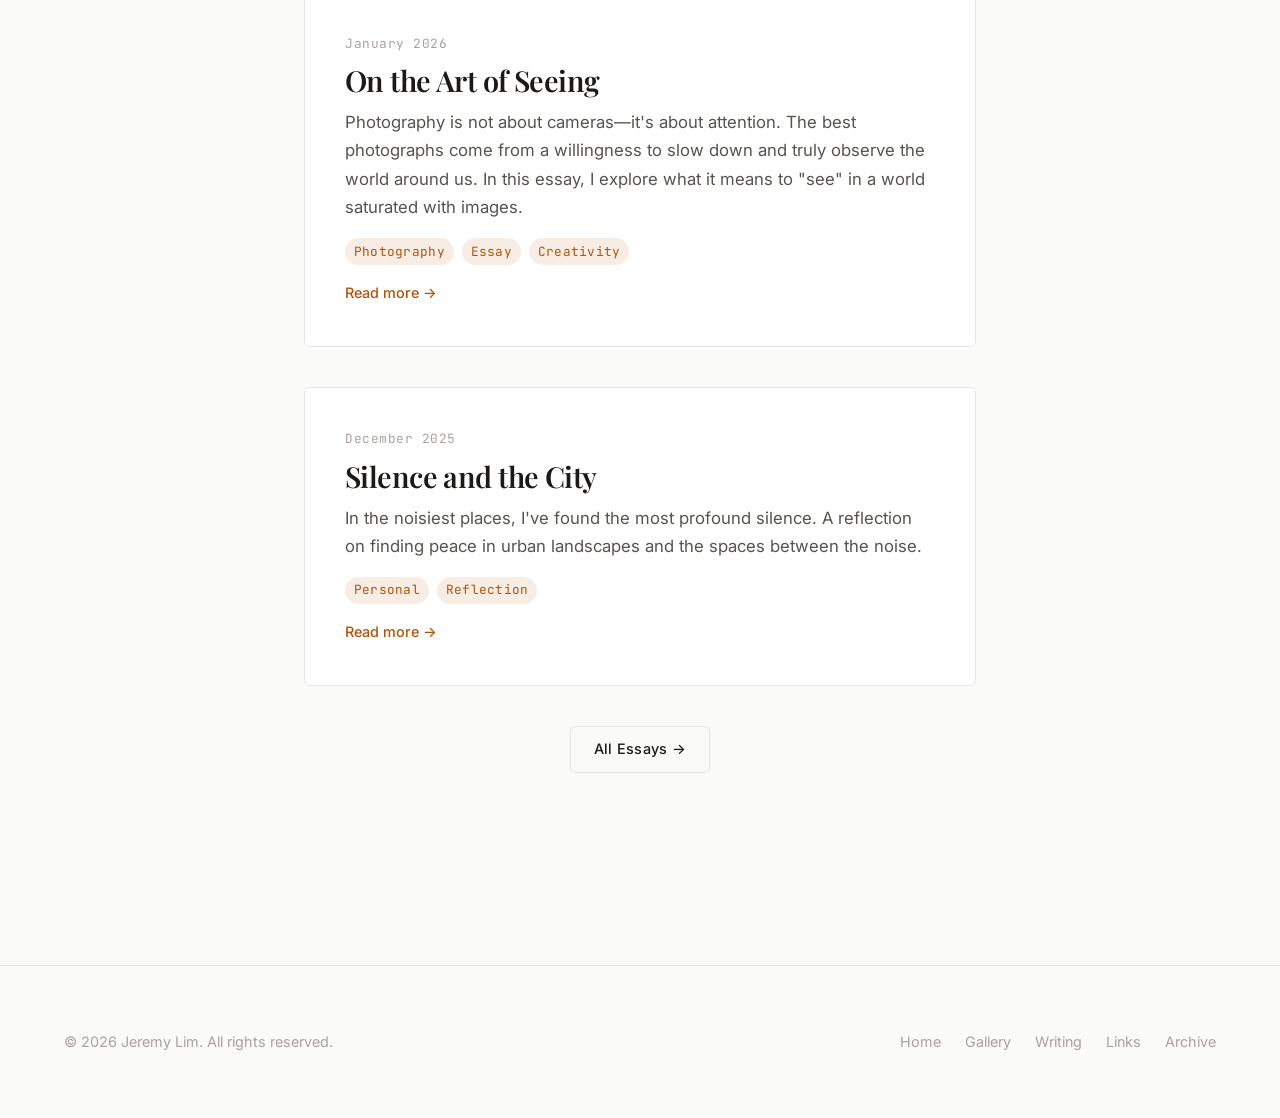
==== commit 6eb026a9: "Add content manager page and dynamic content loading system - Password-protected manager.html (defau" ====
--- a/index.html
+++ b/index.html
@@ -58,8 +58,8 @@
     <div class="container">
       <div class="hero__content">
         <div class="hero__greeting animate-in">Hello, I'm</div>
-        <h1 class="hero__name animate-in">Jeremy Lim</h1>
-        <p class="hero__description animate-in">
+        <h1 class="hero__name animate-in" id="hero-name">Jeremy Lim</h1>
+        <p class="hero__description animate-in" id="hero-description">
           Photographer, writer, and observer of the world. I capture moments through my lens
           and explore ideas through words. Welcome to my corner of the internet.
         </p>
@@ -82,14 +82,14 @@
       <div class="namecard reveal">
         <div>
           <!-- Replace with your photo -->
-          <div class="namecard__photo" style="background: linear-gradient(135deg, var(--bg-tertiary), var(--border)); display:flex; align-items:center; justify-content:center; color: var(--text-tertiary); font-size: var(--text-sm); font-family: var(--font-mono);">
+          <div class="namecard__photo" id="nc-photo" style="background: linear-gradient(135deg, var(--bg-tertiary), var(--border)); display:flex; align-items:center; justify-content:center; color: var(--text-tertiary); font-size: var(--text-sm); font-family: var(--font-mono);">
             Your Photo
           </div>
         </div>
         <div>
-          <h3 class="namecard__name">Jeremy Lim</h3>
-          <p class="namecard__title">Photographer &middot; Writer &middot; Creative</p>
-          <p class="namecard__bio">
+          <h3 class="namecard__name" id="nc-name">Jeremy Lim</h3>
+          <p class="namecard__title" id="nc-title">Photographer &middot; Writer &middot; Creative</p>
+          <p class="namecard__bio" id="nc-bio">
             I'm a multidisciplinary creative based in [Your City]. My work spans photography,
             personal essays, and visual storytelling. I believe in the power of observation—finding
             meaning in quiet moments and everyday scenes. When I'm not behind a camera or
@@ -98,13 +98,13 @@
 
           <div class="namecard__details">
             <span class="namecard__label">Location</span>
-            <span class="namecard__value">[Your City, Country]</span>
+            <span class="namecard__value" id="nc-location">[Your City, Country]</span>
 
             <span class="namecard__label">Email</span>
-            <span class="namecard__value"><a href="mailto:hello@jeremylim.com">hello@jeremylim.com</a></span>
+            <span class="namecard__value"><a href="mailto:hello@jeremylim.com" id="nc-email">hello@jeremylim.com</a></span>
 
             <span class="namecard__label">Focus</span>
-            <span class="namecard__value">Photography, Writing, Visual Art</span>
+            <span class="namecard__value" id="nc-focus">Photography, Writing, Visual Art</span>
           </div>
 
           <div class="namecard__socials">
@@ -135,29 +135,8 @@
         <p class="section__description">A selection of recent photography and writing.</p>
       </div>
 
-      <div class="gallery-grid reveal" style="margin-bottom: var(--space-xl);">
-        <!-- Placeholder images — replace src with your actual photos -->
-        <div class="gallery-grid__item">
-          <img src="https://images.unsplash.com/photo-1506905925346-21bda4d32df4?w=600&q=80" alt="Mountain landscape" loading="lazy">
-          <div class="gallery-grid__overlay">
-            <div class="gallery-grid__caption">Mountain Light</div>
-            <div class="gallery-grid__meta">Landscape &middot; 2025</div>
-          </div>
-        </div>
-        <div class="gallery-grid__item">
-          <img src="https://images.unsplash.com/photo-1494500764479-0c8f2919a3d8?w=600&q=80" alt="Forest path" loading="lazy">
-          <div class="gallery-grid__overlay">
-            <div class="gallery-grid__caption">Forest Path</div>
-            <div class="gallery-grid__meta">Nature &middot; 2025</div>
-          </div>
-        </div>
-        <div class="gallery-grid__item">
-          <img src="https://images.unsplash.com/photo-1477959858617-67f85cf4f1df?w=600&q=80" alt="City skyline" loading="lazy">
-          <div class="gallery-grid__overlay">
-            <div class="gallery-grid__caption">Urban Dusk</div>
-            <div class="gallery-grid__meta">Urban &middot; 2025</div>
-          </div>
-        </div>
+      <div class="gallery-grid reveal" id="featured-gallery" style="margin-bottom: var(--space-xl);">
+        <!-- Dynamically loaded from content.json -->
       </div>
 
       <div style="text-align:center;">
@@ -174,48 +153,8 @@
         <h2 class="section__title">Recommendations</h2>
       </div>
 
-      <div class="recommendations reveal">
-        <div class="recommendation-card">
-          <div class="recommendation-card__quote">
-            Jeremy has an extraordinary eye for detail and a rare ability to capture emotion
-            in every frame. Working with him was an absolute pleasure.
-          </div>
-          <div class="recommendation-card__author">
-            <div class="recommendation-card__avatar" style="background: var(--bg-tertiary);"></div>
-            <div>
-              <div class="recommendation-card__name">[Name]</div>
-              <div class="recommendation-card__role">[Title, Organization]</div>
-            </div>
-          </div>
-        </div>
-
-        <div class="recommendation-card">
-          <div class="recommendation-card__quote">
-            His writing is thoughtful, precise, and deeply engaging. Jeremy brings a unique
-            perspective that always leaves you thinking long after you've finished reading.
-          </div>
-          <div class="recommendation-card__author">
-            <div class="recommendation-card__avatar" style="background: var(--bg-tertiary);"></div>
-            <div>
-              <div class="recommendation-card__name">[Name]</div>
-              <div class="recommendation-card__role">[Title, Organization]</div>
-            </div>
-          </div>
-        </div>
-
-        <div class="recommendation-card">
-          <div class="recommendation-card__quote">
-            A true creative who understands both the art and craft of visual storytelling.
-            Jeremy's portfolio speaks for itself—every piece is intentional and beautiful.
-          </div>
-          <div class="recommendation-card__author">
-            <div class="recommendation-card__avatar" style="background: var(--bg-tertiary);"></div>
-            <div>
-              <div class="recommendation-card__name">[Name]</div>
-              <div class="recommendation-card__role">[Title, Organization]</div>
-            </div>
-          </div>
-        </div>
+      <div class="recommendations reveal" id="home-recommendations">
+        <!-- Dynamically loaded from content.json -->
       </div>
     </div>
   </section>
@@ -228,38 +167,8 @@
         <h2 class="section__title">Recent Essays</h2>
       </div>
 
-      <div class="articles-list reveal">
-        <a href="writing.html" class="article-card">
-          <div>
-            <div class="article-card__date">January 2026</div>
-            <h3 class="article-card__title">On the Art of Seeing</h3>
-            <p class="article-card__excerpt">
-              Photography is not about cameras—it's about attention. The best photographs
-              come from a willingness to slow down and truly observe the world around us.
-            </p>
-            <div class="article-card__tags">
-              <span class="tag">Photography</span>
-              <span class="tag">Essay</span>
-            </div>
-            <span class="article-card__readmore">Read more &rarr;</span>
-          </div>
-        </a>
-
-        <a href="writing.html" class="article-card">
-          <div>
-            <div class="article-card__date">December 2025</div>
-            <h3 class="article-card__title">Silence and the City</h3>
-            <p class="article-card__excerpt">
-              In the noisiest places, I've found the most profound silence. A reflection on
-              finding peace in urban landscapes and the spaces between the noise.
-            </p>
-            <div class="article-card__tags">
-              <span class="tag">Personal</span>
-              <span class="tag">Reflection</span>
-            </div>
-            <span class="article-card__readmore">Read more &rarr;</span>
-          </div>
-        </a>
+      <div class="articles-list reveal" id="home-articles">
+        <!-- Dynamically loaded from content.json -->
       </div>
 
       <div style="text-align:center; margin-top: var(--space-xl);">
@@ -290,5 +199,6 @@
   </button>
 
   <script src="js/main.js"></script>
+  <script src="js/content-loader.js"></script>
 </body>
 </html>
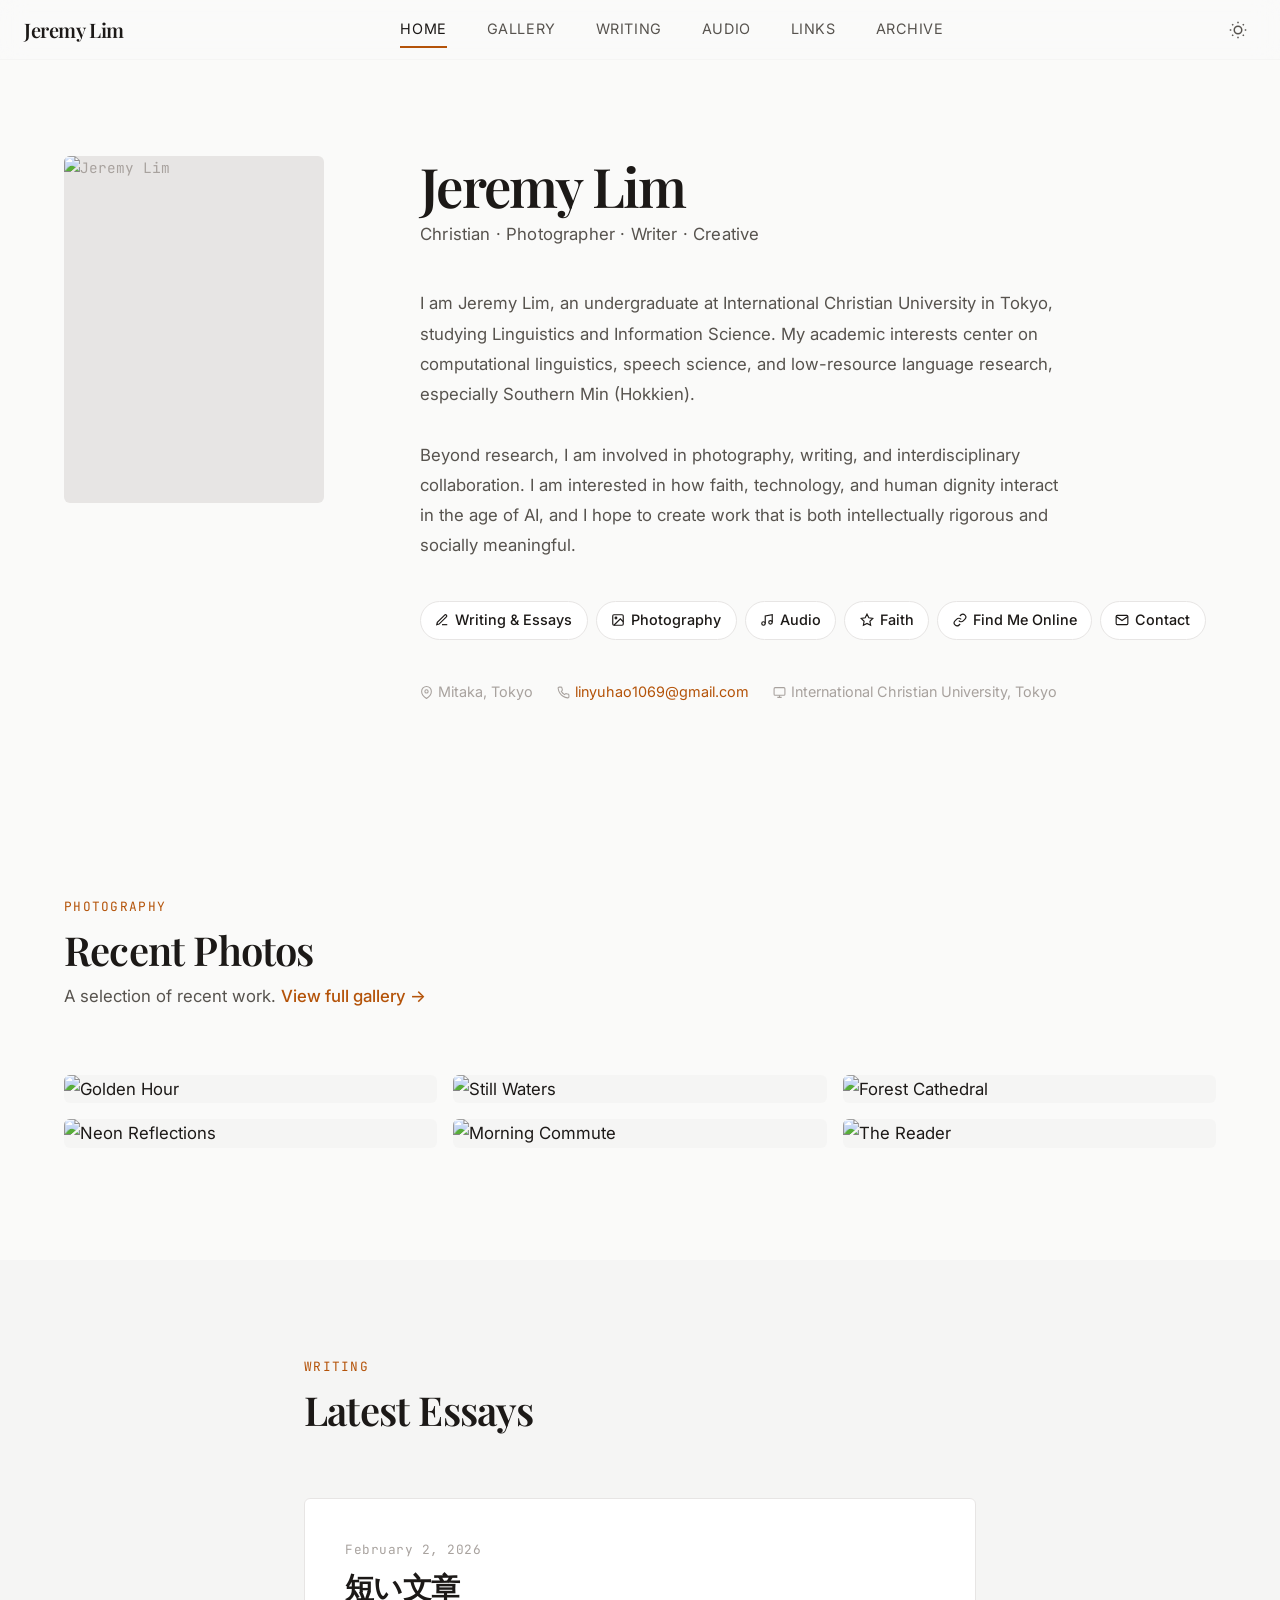
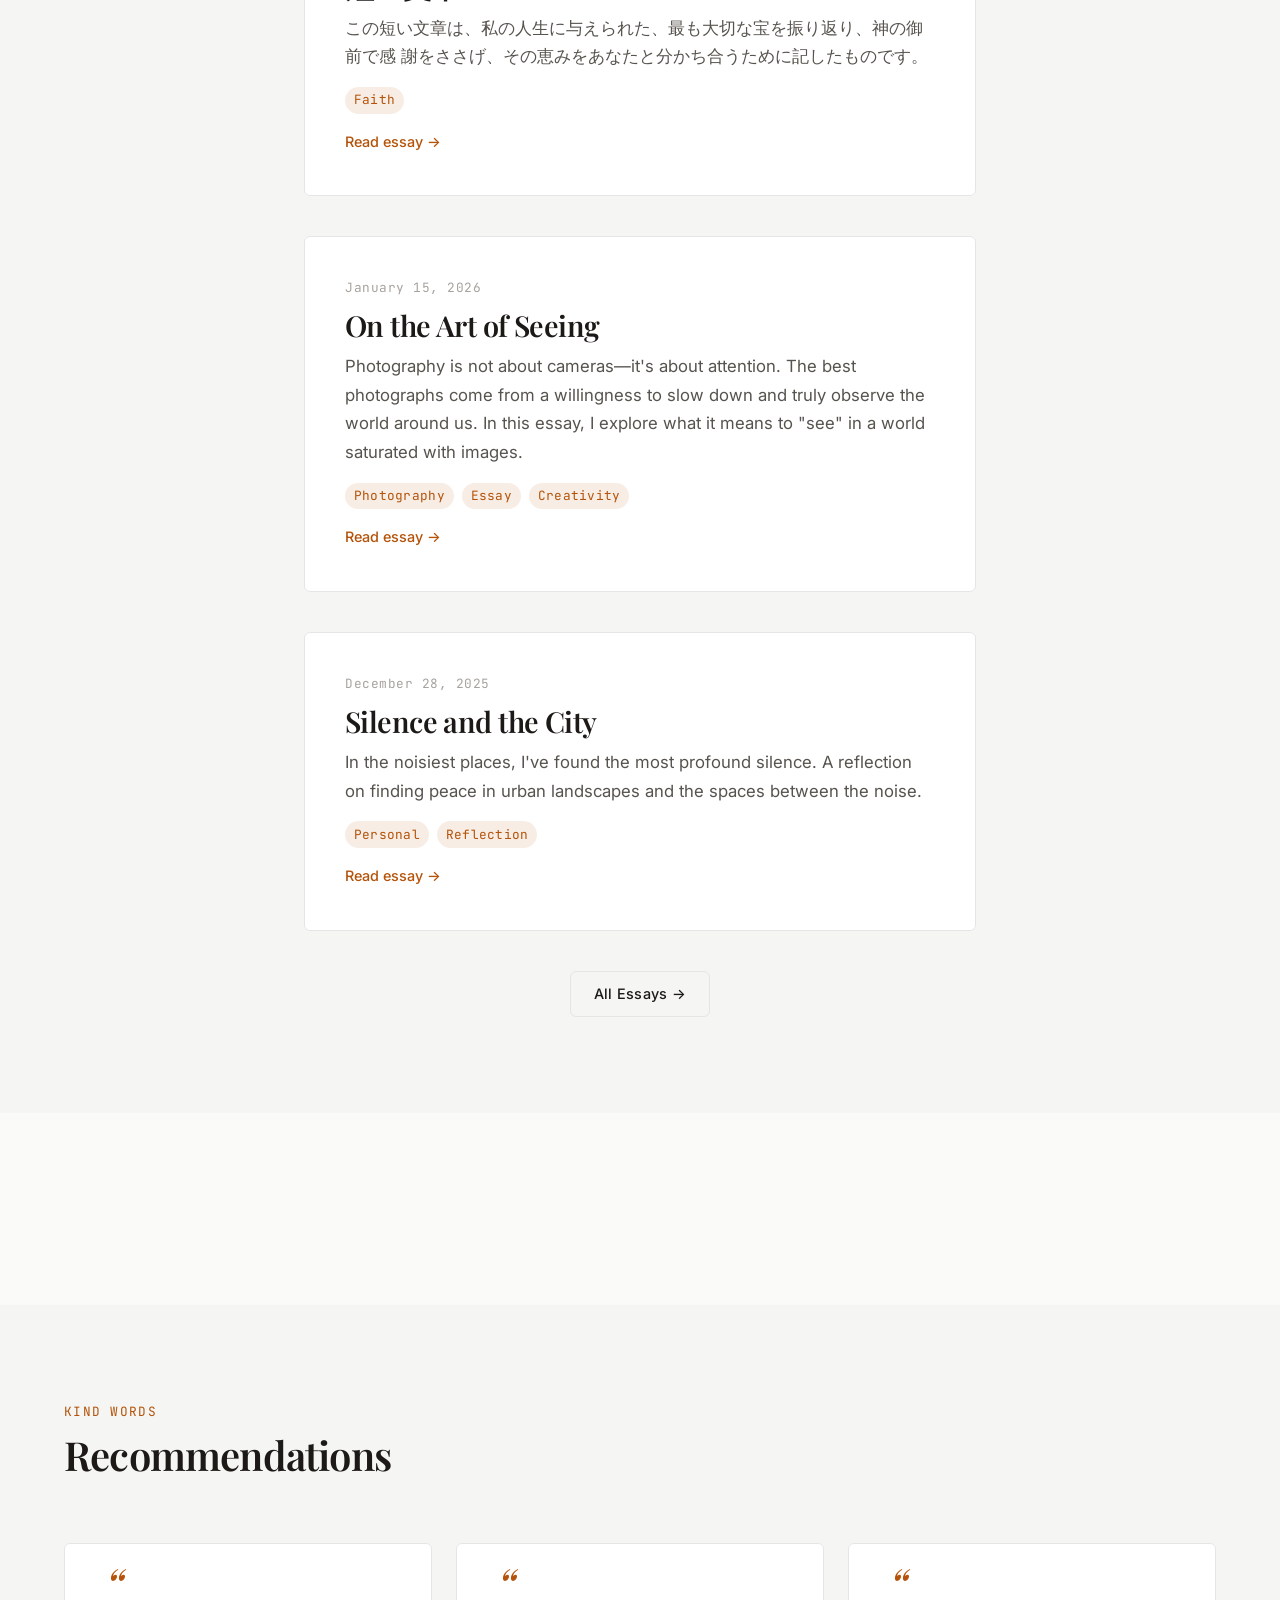
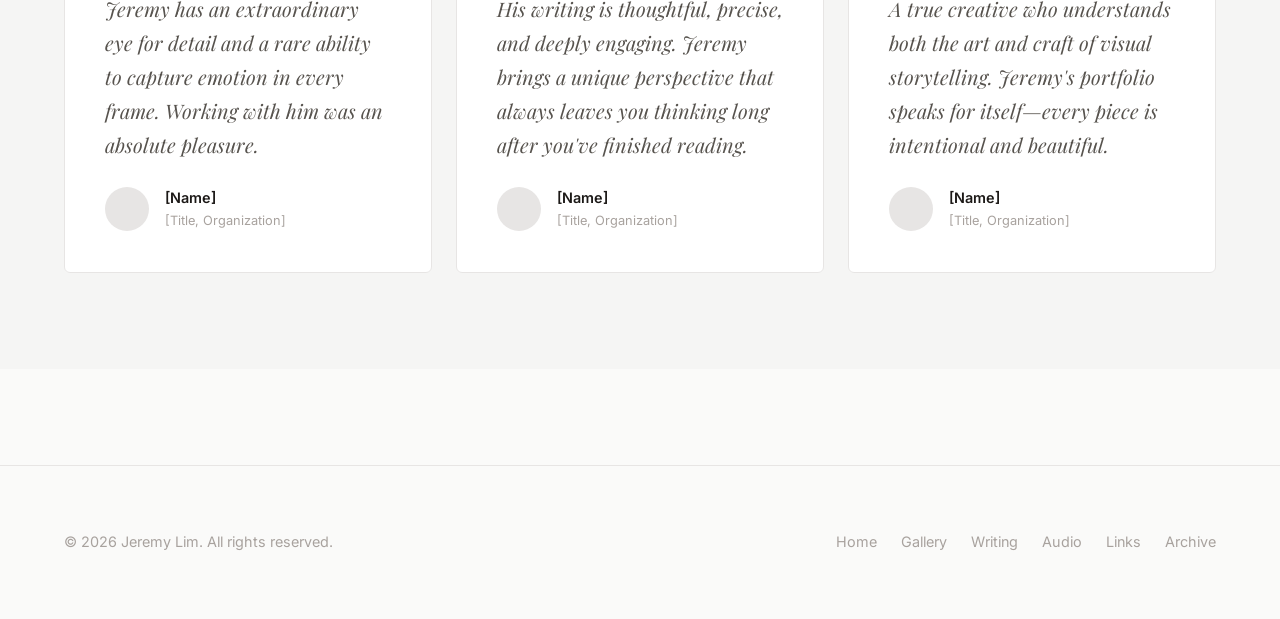
==== commit 1b0bf5c1: "feat: restructure for GitHub-native media uploads + redesign homepage - Redesign homepage (index.htm" ====
--- a/index.html
+++ b/index.html
@@ -4,7 +4,7 @@
   <meta charset="UTF-8">
   <meta name="viewport" content="width=device-width, initial-scale=1.0">
   <title>Jeremy Lim</title>
-  <meta name="description" content="Personal website of Jeremy Lim — photographer, writer, and creative.">
+  <meta name="description" content="Personal website of Jeremy Lim — linguist, photographer, writer, and Christian.">
 
   <!-- Fonts -->
   <link rel="preconnect" href="https://fonts.googleapis.com">
@@ -24,6 +24,7 @@
         <a href="index.html" class="nav__link nav__link--active">Home</a>
         <a href="gallery.html" class="nav__link">Gallery</a>
         <a href="writing.html" class="nav__link">Writing</a>
+        <a href="audio.html" class="nav__link">Audio</a>
         <a href="links.html" class="nav__link">Links</a>
         <a href="archive.html" class="nav__link">Archive</a>
       </div>
@@ -48,104 +49,128 @@
       <a href="index.html" class="nav__link nav__link--active">Home</a>
       <a href="gallery.html" class="nav__link">Gallery</a>
       <a href="writing.html" class="nav__link">Writing</a>
+      <a href="audio.html" class="nav__link">Audio</a>
       <a href="links.html" class="nav__link">Links</a>
       <a href="archive.html" class="nav__link">Archive</a>
     </div>
   </nav>
 
-  <!-- Hero Section -->
-  <section class="hero">
-    <div class="container">
-      <div class="hero__content">
-        <div class="hero__greeting animate-in">Hello, I'm</div>
-        <h1 class="hero__name animate-in" id="hero-name">Jeremy Lim</h1>
-        <p class="hero__description animate-in" id="hero-description">
-          Photographer, writer, and observer of the world. I capture moments through my lens
-          and explore ideas through words. Welcome to my corner of the internet.
-        </p>
-        <div class="hero__cta animate-in">
-          <a href="gallery.html" class="btn btn--primary">View Gallery</a>
-          <a href="writing.html" class="btn btn--outline">Read Essays</a>
-        </div>
-      </div>
-    </div>
-  </section>
-
-  <!-- About / Name Card Section -->
-  <section class="section section--alt" id="about">
-    <div class="container">
-      <div class="section__header reveal">
-        <div class="section__label">About</div>
-        <h2 class="section__title">Who I Am</h2>
-      </div>
-
-      <div class="namecard reveal">
-        <div>
-          <!-- Replace with your photo -->
-          <div class="namecard__photo" id="nc-photo" style="background: linear-gradient(135deg, var(--bg-tertiary), var(--border)); display:flex; align-items:center; justify-content:center; color: var(--text-tertiary); font-size: var(--text-sm); font-family: var(--font-mono);">
-            Your Photo
+  <!-- ===================== PROFILE CARD ===================== -->
+  <section class="profile-section">
+    <div class="container">
+      <div class="profile-card reveal">
+
+        <!-- Photo -->
+        <div class="profile-card__photo-wrap">
+          <div class="profile-card__photo" id="nc-photo">
+            <!-- Filled by content-loader.js -->
           </div>
         </div>
-        <div>
-          <h3 class="namecard__name" id="nc-name">Jeremy Lim</h3>
-          <p class="namecard__title" id="nc-title">Photographer &middot; Writer &middot; Creative</p>
-          <p class="namecard__bio" id="nc-bio">
-            I'm a multidisciplinary creative based in [Your City]. My work spans photography,
-            personal essays, and visual storytelling. I believe in the power of observation—finding
-            meaning in quiet moments and everyday scenes. When I'm not behind a camera or
-            at a keyboard, you'll find me exploring cities, reading, or sketching.
+
+        <!-- Info -->
+        <div class="profile-card__body">
+          <h1 class="profile-card__name" id="nc-name">Jeremy Lim</h1>
+          <p class="profile-card__title" id="nc-title">Christian &middot; Linguist &middot; Photographer &middot; Writer</p>
+
+          <p class="profile-card__bio" id="nc-bio">
+            <!-- Filled by content-loader.js -->
           </p>
 
-          <div class="namecard__details">
-            <span class="namecard__label">Location</span>
-            <span class="namecard__value" id="nc-location">[Your City, Country]</span>
-
-            <span class="namecard__label">Email</span>
-            <span class="namecard__value"><a href="mailto:hello@jeremylim.com" id="nc-email">hello@jeremylim.com</a></span>
-
-            <span class="namecard__label">Focus</span>
-            <span class="namecard__value" id="nc-focus">Photography, Writing, Visual Art</span>
-          </div>
-
-          <div class="namecard__socials">
-            <a href="#" class="namecard__social-link" aria-label="Instagram" title="Instagram">
-              <svg xmlns="http://www.w3.org/2000/svg" fill="none" viewBox="0 0 24 24" stroke="currentColor" stroke-width="2"><rect x="2" y="2" width="20" height="20" rx="5"/><circle cx="12" cy="12" r="5"/><circle cx="17.5" cy="6.5" r="1.5" fill="currentColor" stroke="none"/></svg>
-            </a>
-            <a href="#" class="namecard__social-link" aria-label="Twitter" title="Twitter">
-              <svg xmlns="http://www.w3.org/2000/svg" fill="none" viewBox="0 0 24 24" stroke="currentColor" stroke-width="2"><path d="M23 3a10.9 10.9 0 01-3.14 1.53 4.48 4.48 0 00-7.86 3v1A10.66 10.66 0 013 4s-4 9 5 13a11.64 11.64 0 01-7 2c9 5 20 0 20-11.5a4.5 4.5 0 00-.08-.83A7.72 7.72 0 0023 3z"/></svg>
-            </a>
-            <a href="#" class="namecard__social-link" aria-label="YouTube" title="YouTube">
-              <svg xmlns="http://www.w3.org/2000/svg" fill="none" viewBox="0 0 24 24" stroke="currentColor" stroke-width="2"><path d="M22.54 6.42a2.78 2.78 0 00-1.94-2C18.88 4 12 4 12 4s-6.88 0-8.6.46a2.78 2.78 0 00-1.94 2A29 29 0 001 11.75a29 29 0 00.46 5.33A2.78 2.78 0 003.4 19.1c1.72.46 8.6.46 8.6.46s6.88 0 8.6-.46a2.78 2.78 0 001.94-2 29 29 0 00.46-5.25 29 29 0 00-.46-5.33z"/><polygon points="9.75 15.02 15.5 11.75 9.75 8.48 9.75 15.02" fill="currentColor" stroke="none"/></svg>
-            </a>
-            <a href="#" class="namecard__social-link" aria-label="GitHub" title="GitHub">
-              <svg xmlns="http://www.w3.org/2000/svg" fill="none" viewBox="0 0 24 24" stroke="currentColor" stroke-width="2"><path d="M9 19c-5 1.5-5-2.5-7-3m14 6v-3.87a3.37 3.37 0 00-.94-2.61c3.14-.35 6.44-1.54 6.44-7A5.44 5.44 0 0020 4.77 5.07 5.07 0 0019.91 1S18.73.65 16 2.48a13.38 13.38 0 00-7 0C6.27.65 5.09 1 5.09 1A5.07 5.07 0 005 4.77a5.44 5.44 0 00-1.5 3.78c0 5.42 3.3 6.61 6.44 7A3.37 3.37 0 009 18.13V22"/></svg>
-            </a>
+          <!-- Quick-nav chips — visitors know you in 60 seconds -->
+          <nav class="profile-card__chips" aria-label="Quick navigation">
+            <a href="writing.html" class="chip">
+              <svg xmlns="http://www.w3.org/2000/svg" width="14" height="14" fill="none" viewBox="0 0 24 24" stroke="currentColor" stroke-width="2"><path d="M12 20h9"/><path d="M16.5 3.5a2.121 2.121 0 013 3L7 19l-4 1 1-4L16.5 3.5z"/></svg>
+              Writing &amp; Essays
+            </a>
+            <a href="gallery.html" class="chip">
+              <svg xmlns="http://www.w3.org/2000/svg" width="14" height="14" fill="none" viewBox="0 0 24 24" stroke="currentColor" stroke-width="2"><rect x="3" y="3" width="18" height="18" rx="2"/><circle cx="8.5" cy="8.5" r="1.5"/><path d="M21 15l-5-5L5 21"/></svg>
+              Photography
+            </a>
+            <a href="audio.html" class="chip">
+              <svg xmlns="http://www.w3.org/2000/svg" width="14" height="14" fill="none" viewBox="0 0 24 24" stroke="currentColor" stroke-width="2"><path d="M9 18V5l12-2v13"/><circle cx="6" cy="18" r="3"/><circle cx="18" cy="16" r="3"/></svg>
+              Audio
+            </a>
+            <a href="writing.html#faith" class="chip">
+              <svg xmlns="http://www.w3.org/2000/svg" width="14" height="14" fill="none" viewBox="0 0 24 24" stroke="currentColor" stroke-width="2"><path d="M12 2l3.09 6.26L22 9.27l-5 4.87 1.18 6.88L12 17.77l-6.18 3.25L7 14.14 2 9.27l6.91-1.01L12 2z"/></svg>
+              Faith
+            </a>
+            <a href="links.html" class="chip">
+              <svg xmlns="http://www.w3.org/2000/svg" width="14" height="14" fill="none" viewBox="0 0 24 24" stroke="currentColor" stroke-width="2"><path d="M10 13a5 5 0 007.54.54l3-3a5 5 0 00-7.07-7.07l-1.72 1.71"/><path d="M14 11a5 5 0 00-7.54-.54l-3 3a5 5 0 007.07 7.07l1.71-1.71"/></svg>
+              Find Me Online
+            </a>
+            <a href="mailto:" class="chip" id="nc-email-chip">
+              <svg xmlns="http://www.w3.org/2000/svg" width="14" height="14" fill="none" viewBox="0 0 24 24" stroke="currentColor" stroke-width="2"><path d="M4 4h16c1.1 0 2 .9 2 2v12c0 1.1-.9 2-2 2H4c-1.1 0-2-.9-2-2V6c0-1.1.9-2 2-2z"/><polyline points="22,6 12,13 2,6"/></svg>
+              Contact
+            </a>
+          </nav>
+
+          <!-- Details row -->
+          <div class="profile-card__meta">
+            <span>
+              <svg xmlns="http://www.w3.org/2000/svg" width="13" height="13" fill="none" viewBox="0 0 24 24" stroke="currentColor" stroke-width="2"><path d="M21 10c0 7-9 13-9 13s-9-6-9-13a9 9 0 0118 0z"/><circle cx="12" cy="10" r="3"/></svg>
+              <span id="nc-location">Mitaka, Tokyo</span>
+            </span>
+            <span>
+              <svg xmlns="http://www.w3.org/2000/svg" width="13" height="13" fill="none" viewBox="0 0 24 24" stroke="currentColor" stroke-width="2"><path d="M22 16.92v3a2 2 0 01-2.18 2 19.79 19.79 0 01-8.63-3.07 19.5 19.5 0 01-6-6 19.79 19.79 0 01-3.07-8.67A2 2 0 014.11 2h3a2 2 0 012 1.72c.127.96.361 1.903.7 2.81a2 2 0 01-.45 2.11L8.09 9.91a16 16 0 006 6l1.27-1.27a2 2 0 012.11-.45c.907.339 1.85.573 2.81.7A2 2 0 0122 16.92z"/></svg>
+              <a href="mailto:" id="nc-email">linyuhao1069@gmail.com</a>
+            </span>
+            <span>
+              <svg xmlns="http://www.w3.org/2000/svg" width="13" height="13" fill="none" viewBox="0 0 24 24" stroke="currentColor" stroke-width="2"><rect x="2" y="3" width="20" height="14" rx="2"/><path d="M8 21h8M12 17v4"/></svg>
+              International Christian University, Tokyo
+            </span>
           </div>
         </div>
-      </div>
-    </div>
-  </section>
-
-  <!-- Featured Work Preview -->
+
+      </div>
+    </div>
+  </section>
+
+  <!-- ===================== RECENT PHOTOS ===================== -->
   <section class="section" id="featured">
     <div class="container">
       <div class="section__header reveal">
-        <div class="section__label">Featured</div>
-        <h2 class="section__title">Recent Work</h2>
-        <p class="section__description">A selection of recent photography and writing.</p>
-      </div>
-
-      <div class="gallery-grid reveal" id="featured-gallery" style="margin-bottom: var(--space-xl);">
-        <!-- Dynamically loaded from content.json -->
-      </div>
-
-      <div style="text-align:center;">
-        <a href="gallery.html" class="btn btn--outline">View All Photos &rarr;</a>
-      </div>
-    </div>
-  </section>
-
-  <!-- Recommendations / Quotes -->
+        <div class="section__label">Photography</div>
+        <h2 class="section__title">Recent Photos</h2>
+        <p class="section__description">A selection of recent work. <a href="gallery.html" class="text-link">View full gallery &rarr;</a></p>
+      </div>
+
+      <div class="gallery-grid reveal" id="featured-gallery"></div>
+    </div>
+  </section>
+
+  <!-- ===================== LATEST WRITING ===================== -->
+  <section class="section section--alt" id="recent-writing">
+    <div class="container container--narrow">
+      <div class="section__header reveal">
+        <div class="section__label">Writing</div>
+        <h2 class="section__title">Latest Essays</h2>
+      </div>
+
+      <div class="articles-list reveal" id="home-articles"></div>
+
+      <div style="text-align:center; margin-top: var(--space-xl);">
+        <a href="writing.html" class="btn btn--outline">All Essays &rarr;</a>
+      </div>
+    </div>
+  </section>
+
+  <!-- ===================== RECENT AUDIO ===================== -->
+  <section class="section" id="recent-audio">
+    <div class="container container--narrow">
+      <div class="section__header reveal">
+        <div class="section__label">Audio</div>
+        <h2 class="section__title">Recent Recordings</h2>
+      </div>
+
+      <div class="audio-list reveal" id="home-audio"></div>
+
+      <div style="text-align:center; margin-top: var(--space-xl);" id="home-audio-more" style="display:none;">
+        <a href="audio.html" class="btn btn--outline">All Audio &rarr;</a>
+      </div>
+    </div>
+  </section>
+
+  <!-- ===================== RECOMMENDATIONS ===================== -->
   <section class="section section--alt" id="recommendations">
     <div class="container">
       <div class="section__header reveal">
@@ -153,27 +178,7 @@
         <h2 class="section__title">Recommendations</h2>
       </div>
 
-      <div class="recommendations reveal" id="home-recommendations">
-        <!-- Dynamically loaded from content.json -->
-      </div>
-    </div>
-  </section>
-
-  <!-- Recent Writing Preview -->
-  <section class="section" id="recent-writing">
-    <div class="container container--narrow">
-      <div class="section__header reveal">
-        <div class="section__label">Writing</div>
-        <h2 class="section__title">Recent Essays</h2>
-      </div>
-
-      <div class="articles-list reveal" id="home-articles">
-        <!-- Dynamically loaded from content.json -->
-      </div>
-
-      <div style="text-align:center; margin-top: var(--space-xl);">
-        <a href="writing.html" class="btn btn--outline">All Essays &rarr;</a>
-      </div>
+      <div class="recommendations reveal" id="home-recommendations"></div>
     </div>
   </section>
 
@@ -181,11 +186,12 @@
   <footer class="footer">
     <div class="container">
       <div class="footer__inner">
-        <span class="footer__text">&copy; 2026 Jeremy Lim. All rights reserved.</span>
+        <span class="footer__text">&copy; <span id="footer-year">2026</span> Jeremy Lim. All rights reserved.</span>
         <div class="footer__links">
           <a href="index.html" class="footer__link">Home</a>
           <a href="gallery.html" class="footer__link">Gallery</a>
           <a href="writing.html" class="footer__link">Writing</a>
+          <a href="audio.html" class="footer__link">Audio</a>
           <a href="links.html" class="footer__link">Links</a>
           <a href="archive.html" class="footer__link">Archive</a>
         </div>
@@ -193,12 +199,12 @@
     </div>
   </footer>
 
-  <!-- Back to top -->
   <button class="back-to-top" aria-label="Back to top">
     <svg xmlns="http://www.w3.org/2000/svg" width="20" height="20" fill="none" viewBox="0 0 24 24" stroke="currentColor" stroke-width="2"><polyline points="18 15 12 9 6 15"/></svg>
   </button>
 
   <script src="js/main.js"></script>
   <script src="js/content-loader.js"></script>
+  <script>document.getElementById('footer-year').textContent = new Date().getFullYear();</script>
 </body>
 </html>
--- a/css/style.css
+++ b/css/style.css
@@ -712,6 +712,24 @@
   gap: var(--space-sm);
 }
 
+.article-card__content {
+  margin-top: var(--space-md);
+  padding-top: var(--space-md);
+  border-top: 1px solid var(--border);
+  font-size: var(--text-base);
+  line-height: 1.8;
+  color: var(--text-primary);
+  white-space: pre-wrap;
+}
+
+.article-card__content p {
+  margin-bottom: var(--space-md);
+}
+
+.article-card__content p:last-child {
+  margin-bottom: 0;
+}
+
 /* Featured article (larger) */
 .article-card--featured {
   grid-template-columns: 1fr 1fr;
@@ -1258,3 +1276,411 @@
     background: #fff;
   }
 }
+
+/* ============================================
+   Profile Card (Princeton-style Homepage)
+   ============================================ */
+.profile-section {
+  padding: calc(var(--nav-height) + var(--space-3xl)) 0 var(--space-3xl);
+}
+
+.profile-card {
+  display: grid;
+  grid-template-columns: 260px 1fr;
+  gap: var(--space-3xl);
+  align-items: start;
+}
+
+.profile-card__photo-wrap {
+  position: sticky;
+  top: calc(var(--nav-height) + var(--space-xl));
+}
+
+.profile-card__photo {
+  width: 100%;
+  aspect-ratio: 3 / 4;
+  border-radius: var(--border-radius);
+  overflow: hidden;
+  background: var(--bg-tertiary);
+  display: flex;
+  align-items: center;
+  justify-content: center;
+  color: var(--text-tertiary);
+  font-size: var(--text-sm);
+  font-family: var(--font-mono);
+}
+
+.profile-card__photo img {
+  width: 100%;
+  height: 100%;
+  object-fit: cover;
+  display: block;
+}
+
+.profile-card__name {
+  font-family: var(--font-serif);
+  font-size: var(--text-3xl);
+  font-weight: 600;
+  letter-spacing: -0.03em;
+  line-height: 1.1;
+  margin-bottom: var(--space-xs);
+}
+
+.profile-card__title {
+  font-size: var(--text-base);
+  color: var(--text-secondary);
+  margin-bottom: var(--space-xl);
+  letter-spacing: 0.01em;
+}
+
+.profile-card__bio {
+  font-size: var(--text-base);
+  color: var(--text-secondary);
+  line-height: 1.8;
+  margin-bottom: var(--space-xl);
+  max-width: 640px;
+  white-space: pre-wrap;
+}
+
+/* Quick-nav chips */
+.profile-card__chips {
+  display: flex;
+  flex-wrap: wrap;
+  gap: var(--space-sm);
+  margin-bottom: var(--space-xl);
+}
+
+.chip {
+  display: inline-flex;
+  align-items: center;
+  gap: 6px;
+  padding: 0.45em 1em;
+  font-size: var(--text-sm);
+  font-weight: 500;
+  border: 1.5px solid var(--border);
+  border-radius: 100px;
+  color: var(--text-primary);
+  background: var(--bg-card);
+  transition: all var(--transition-fast);
+  white-space: nowrap;
+}
+
+.chip:hover {
+  border-color: var(--accent);
+  color: var(--accent);
+  background: var(--accent-light);
+}
+
+.chip svg {
+  flex-shrink: 0;
+}
+
+/* Meta row */
+.profile-card__meta {
+  display: flex;
+  flex-wrap: wrap;
+  gap: var(--space-lg);
+  font-size: var(--text-sm);
+  color: var(--text-tertiary);
+}
+
+.profile-card__meta span {
+  display: flex;
+  align-items: center;
+  gap: 5px;
+}
+
+.profile-card__meta a {
+  color: var(--accent);
+}
+
+.profile-card__meta a:hover {
+  color: var(--accent-hover);
+}
+
+@media (max-width: 860px) {
+  .profile-card {
+    grid-template-columns: 1fr;
+    gap: var(--space-2xl);
+  }
+  .profile-card__photo-wrap {
+    position: static;
+  }
+  .profile-card__photo {
+    width: 180px;
+    aspect-ratio: 1;
+    border-radius: 50%;
+  }
+}
+
+/* ============================================
+   Text Link (inline accent link)
+   ============================================ */
+.text-link {
+  color: var(--accent);
+  font-weight: 500;
+}
+.text-link:hover {
+  color: var(--accent-hover);
+}
+
+/* ============================================
+   Filter Tabs (generic — Audio, Archive, etc.)
+   ============================================ */
+.filter-tabs {
+  display: flex;
+  gap: var(--space-sm);
+  flex-wrap: wrap;
+  margin-bottom: var(--space-xl);
+}
+
+.filter-tab {
+  padding: 0.4em 1em;
+  font-size: var(--text-sm);
+  border-radius: 100px;
+  color: var(--text-secondary);
+  border: 1px solid var(--border);
+  background: none;
+  cursor: pointer;
+  font-family: var(--font-sans);
+  transition: all var(--transition-fast);
+}
+
+.filter-tab:hover,
+.filter-tab--active {
+  background: var(--text-primary);
+  color: var(--bg-primary);
+  border-color: var(--text-primary);
+}
+
+/* ============================================
+   Audio Cards
+   ============================================ */
+.audio-list {
+  display: flex;
+  flex-direction: column;
+  gap: var(--space-lg);
+}
+
+.audio-card {
+  display: grid;
+  grid-template-columns: auto 1fr auto;
+  gap: var(--space-lg);
+  align-items: start;
+  padding: var(--space-xl);
+  background: var(--bg-card);
+  border: 1px solid var(--border);
+  border-radius: var(--border-radius);
+  transition: border-color var(--transition-fast), box-shadow var(--transition-fast);
+}
+
+.audio-card:hover {
+  border-color: var(--accent);
+  box-shadow: var(--shadow-md);
+}
+
+.audio-card__icon {
+  width: 48px;
+  height: 48px;
+  display: flex;
+  align-items: center;
+  justify-content: center;
+  background: var(--accent-light);
+  color: var(--accent);
+  border-radius: 50%;
+  flex-shrink: 0;
+}
+
+.audio-card__icon svg {
+  width: 22px;
+  height: 22px;
+}
+
+.audio-card__body {
+  min-width: 0;
+}
+
+.audio-card__title {
+  font-family: var(--font-serif);
+  font-size: var(--text-lg);
+  font-weight: 600;
+  letter-spacing: -0.01em;
+  margin-bottom: var(--space-xs);
+}
+
+.audio-card__desc {
+  font-size: var(--text-sm);
+  color: var(--text-secondary);
+  line-height: 1.6;
+  margin-bottom: var(--space-md);
+}
+
+.audio-card__meta {
+  display: flex;
+  align-items: center;
+  gap: var(--space-md);
+  flex-wrap: wrap;
+  margin-bottom: var(--space-md);
+}
+
+.audio-card__date {
+  font-family: var(--font-mono);
+  font-size: var(--text-xs);
+  color: var(--text-tertiary);
+}
+
+.audio-card__duration {
+  font-family: var(--font-mono);
+  font-size: var(--text-xs);
+  color: var(--text-tertiary);
+  display: flex;
+  align-items: center;
+  gap: 4px;
+}
+
+.audio-card__player {
+  width: 100%;
+  margin-top: var(--space-sm);
+  accent-color: var(--accent);
+  height: 32px;
+}
+
+.audio-card__player:focus {
+  outline: 2px solid var(--accent);
+  outline-offset: 2px;
+  border-radius: 4px;
+}
+
+.audio-card__category {
+  font-size: var(--text-xs);
+  font-family: var(--font-mono);
+  color: var(--accent);
+  background: var(--accent-light);
+  padding: 0.2em 0.7em;
+  border-radius: 100px;
+  align-self: start;
+  white-space: nowrap;
+}
+
+@media (max-width: 600px) {
+  .audio-card {
+    grid-template-columns: auto 1fr;
+  }
+  .audio-card__category {
+    grid-column: 1 / -1;
+    justify-self: start;
+  }
+}
+
+/* ============================================
+   Upload Guide
+   ============================================ */
+.upload-guide {
+  display: flex;
+  flex-direction: column;
+  gap: var(--space-xl);
+}
+
+.upload-guide__step {
+  display: grid;
+  grid-template-columns: 36px 1fr;
+  gap: var(--space-lg);
+  align-items: start;
+}
+
+.upload-guide__num {
+  width: 36px;
+  height: 36px;
+  display: flex;
+  align-items: center;
+  justify-content: center;
+  background: var(--accent);
+  color: #fff;
+  border-radius: 50%;
+  font-size: var(--text-sm);
+  font-weight: 700;
+  flex-shrink: 0;
+}
+
+.upload-guide__step strong {
+  display: block;
+  margin-bottom: var(--space-sm);
+  font-size: var(--text-base);
+}
+
+.upload-guide__step p {
+  color: var(--text-secondary);
+  font-size: var(--text-sm);
+  line-height: 1.7;
+  margin-bottom: var(--space-sm);
+}
+
+.upload-guide__step p:last-child {
+  margin-bottom: 0;
+}
+
+/* ============================================
+   Code Block (inline guide)
+   ============================================ */
+.code-block {
+  display: block;
+  background: var(--bg-tertiary);
+  border: 1px solid var(--border);
+  border-radius: var(--border-radius);
+  padding: var(--space-md) var(--space-lg);
+  font-family: var(--font-mono);
+  font-size: var(--text-xs);
+  line-height: 1.7;
+  color: var(--text-secondary);
+  overflow-x: auto;
+  margin-top: var(--space-sm);
+  white-space: pre;
+}
+
+code {
+  font-family: var(--font-mono);
+  font-size: 0.9em;
+  background: var(--bg-tertiary);
+  padding: 0.15em 0.45em;
+  border-radius: 4px;
+  color: var(--accent);
+}
+
+/* ============================================
+   Empty State
+   ============================================ */
+.empty-state {
+  text-align: center;
+  padding: var(--space-3xl) 0;
+  color: var(--text-tertiary);
+}
+
+.empty-state svg {
+  margin: 0 auto var(--space-lg);
+  opacity: 0.4;
+}
+
+.empty-state p {
+  font-size: var(--text-base);
+  margin-bottom: var(--space-sm);
+}
+
+.empty-state__sub {
+  font-size: var(--text-sm);
+  color: var(--text-tertiary);
+}
+
+/* ============================================
+   Page header desc (audio.html)
+   ============================================ */
+.page-header__desc {
+  font-size: var(--text-base);
+  color: var(--text-secondary);
+  max-width: 600px;
+  line-height: 1.7;
+  margin-top: var(--space-sm);
+}
+
+.page-header__inner {
+  max-width: 700px;
+}
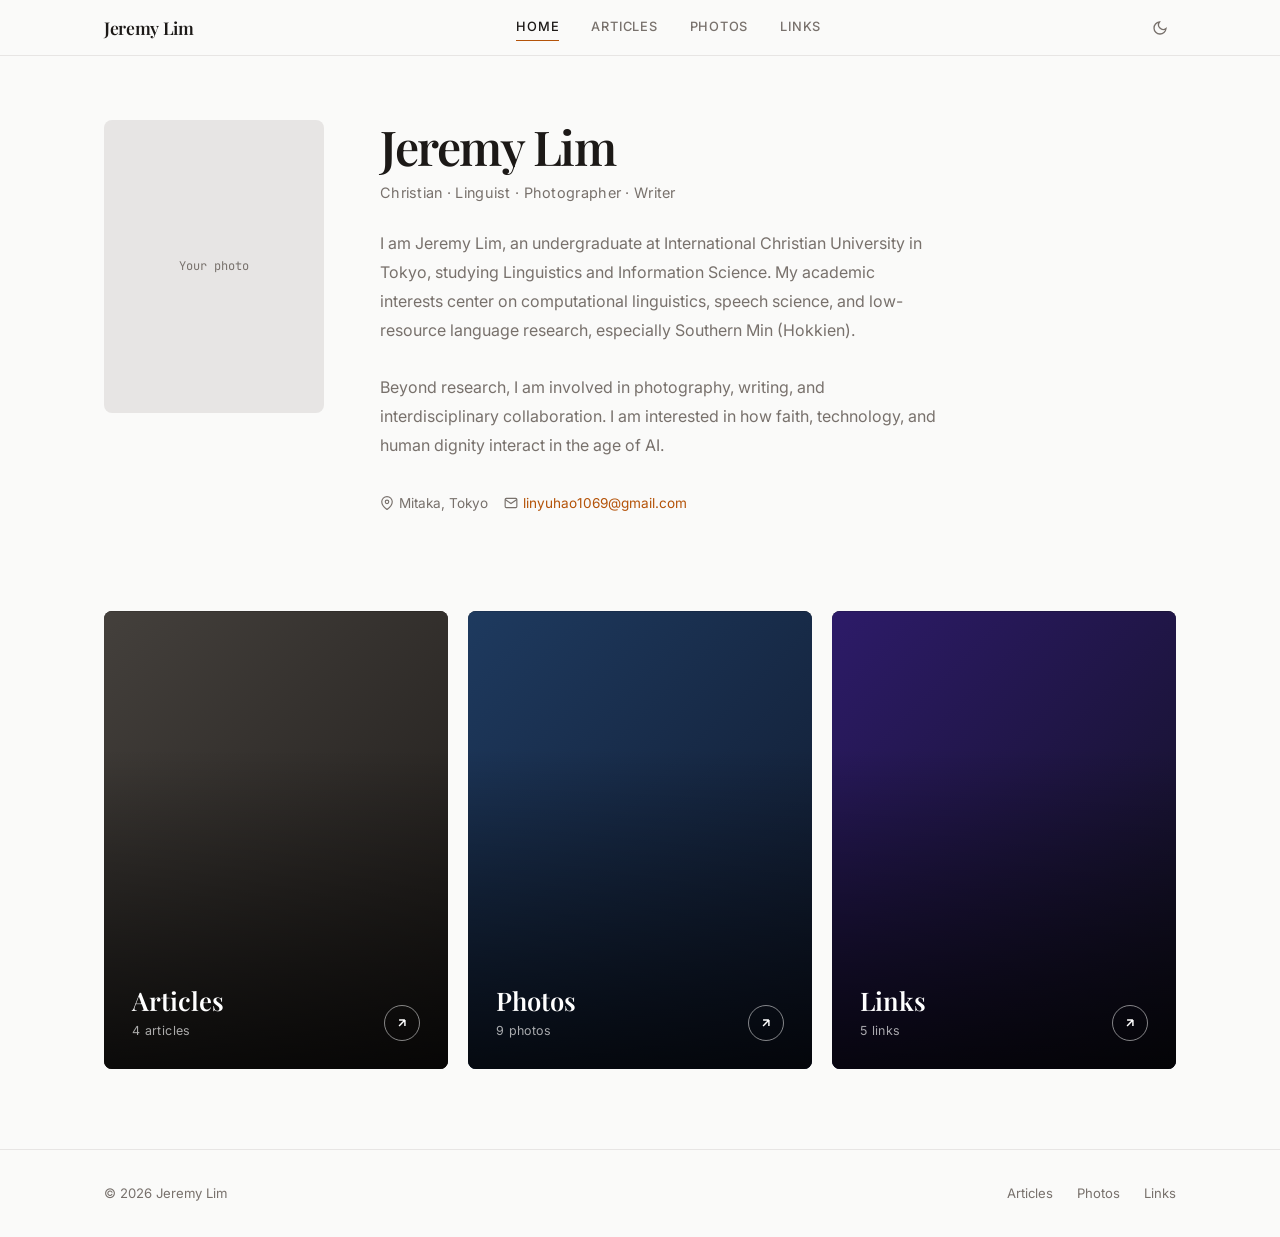
==== commit b86b7194: "rebuild: simplified site — profile + 3 module cards (articles, photos, links) - New clean homepage: " ====
--- a/index.html
+++ b/index.html
@@ -4,13 +4,10 @@
   <meta charset="UTF-8">
   <meta name="viewport" content="width=device-width, initial-scale=1.0">
   <title>Jeremy Lim</title>
-  <meta name="description" content="Personal website of Jeremy Lim — linguist, photographer, writer, and Christian.">
-
-  <!-- Fonts -->
+  <meta name="description" content="Personal site of Jeremy Lim — linguist, photographer, writer, and Christian.">
   <link rel="preconnect" href="https://fonts.googleapis.com">
   <link rel="preconnect" href="https://fonts.gstatic.com" crossorigin>
-  <link href="https://fonts.googleapis.com/css2?family=Inter:wght@300;400;500;600;700&family=Playfair+Display:ital,wght@0,400;0,600;0,700;1,400&family=JetBrains+Mono:wght@400;500&display=swap" rel="stylesheet">
-
+  <link href="https://fonts.googleapis.com/css2?family=Inter:wght@300;400;500;600&family=Playfair+Display:ital,wght@0,400;0,600;1,400&family=JetBrains+Mono:wght@400&display=swap" rel="stylesheet">
   <link rel="stylesheet" href="css/style.css">
 </head>
 <body>
@@ -19,166 +16,105 @@
   <nav class="nav">
     <div class="nav__inner">
       <a href="index.html" class="nav__logo">Jeremy Lim</a>
-
       <div class="nav__links">
-        <a href="index.html" class="nav__link nav__link--active">Home</a>
-        <a href="gallery.html" class="nav__link">Gallery</a>
-        <a href="writing.html" class="nav__link">Writing</a>
-        <a href="audio.html" class="nav__link">Audio</a>
-        <a href="links.html" class="nav__link">Links</a>
-        <a href="archive.html" class="nav__link">Archive</a>
+        <a href="index.html"    class="nav__link nav__link--active">Home</a>
+        <a href="articles.html" class="nav__link">Articles</a>
+        <a href="gallery.html"  class="nav__link">Photos</a>
+        <a href="links.html"    class="nav__link">Links</a>
       </div>
-
-      <div class="nav__actions">
-        <button class="theme-toggle" aria-label="Toggle theme">
-          <svg class="icon-sun" xmlns="http://www.w3.org/2000/svg" fill="none" viewBox="0 0 24 24" stroke="currentColor" stroke-width="2">
-            <circle cx="12" cy="12" r="5"/><path d="M12 1v2M12 21v2M4.22 4.22l1.42 1.42M18.36 18.36l1.42 1.42M1 12h2M21 12h2M4.22 19.78l1.42-1.42M18.36 5.64l1.42-1.42"/>
-          </svg>
-          <svg class="icon-moon" xmlns="http://www.w3.org/2000/svg" fill="none" viewBox="0 0 24 24" stroke="currentColor" stroke-width="2" style="display:none">
-            <path d="M21 12.79A9 9 0 1111.21 3 7 7 0 0021 12.79z"/>
-          </svg>
+      <div class="nav__controls">
+        <button class="theme-btn" aria-label="Toggle theme">
+          <svg class="icon-sun"  xmlns="http://www.w3.org/2000/svg" fill="none" viewBox="0 0 24 24" stroke="currentColor" stroke-width="2" style="display:none"><circle cx="12" cy="12" r="5"/><path d="M12 1v2M12 21v2M4.22 4.22l1.42 1.42M18.36 18.36l1.42 1.42M1 12h2M21 12h2M4.22 19.78l1.42-1.42M18.36 5.64l1.42-1.42"/></svg>
+          <svg class="icon-moon" xmlns="http://www.w3.org/2000/svg" fill="none" viewBox="0 0 24 24" stroke="currentColor" stroke-width="2"><path d="M21 12.79A9 9 0 1111.21 3 7 7 0 0021 12.79z"/></svg>
         </button>
-        <button class="nav__toggle" aria-label="Toggle menu">
-          <span></span><span></span><span></span>
-        </button>
+        <button class="nav__toggle" aria-label="Open menu"><span></span><span></span><span></span></button>
       </div>
     </div>
-
-    <!-- Mobile menu -->
-    <div class="nav__mobile-menu">
-      <a href="index.html" class="nav__link nav__link--active">Home</a>
-      <a href="gallery.html" class="nav__link">Gallery</a>
-      <a href="writing.html" class="nav__link">Writing</a>
-      <a href="audio.html" class="nav__link">Audio</a>
-      <a href="links.html" class="nav__link">Links</a>
-      <a href="archive.html" class="nav__link">Archive</a>
+    <div class="nav__mobile">
+      <a href="index.html"    class="nav__link">Home</a>
+      <a href="articles.html" class="nav__link">Articles</a>
+      <a href="gallery.html"  class="nav__link">Photos</a>
+      <a href="links.html"    class="nav__link">Links</a>
     </div>
   </nav>
 
-  <!-- ===================== PROFILE CARD ===================== -->
-  <section class="profile-section">
+  <!-- ===== Profile ===== -->
+  <section class="profile">
     <div class="container">
-      <div class="profile-card reveal">
+      <div class="profile__grid">
 
-        <!-- Photo -->
-        <div class="profile-card__photo-wrap">
-          <div class="profile-card__photo" id="nc-photo">
-            <!-- Filled by content-loader.js -->
-          </div>
+        <div class="profile__photo-wrap reveal">
+          <div class="profile__photo" id="profile-photo">Your photo</div>
         </div>
 
-        <!-- Info -->
-        <div class="profile-card__body">
-          <h1 class="profile-card__name" id="nc-name">Jeremy Lim</h1>
-          <p class="profile-card__title" id="nc-title">Christian &middot; Linguist &middot; Photographer &middot; Writer</p>
+        <div class="reveal">
+          <h1 class="profile__name" id="profile-name">Jeremy Lim</h1>
+          <p  class="profile__tagline" id="profile-tagline"></p>
+          <p  class="profile__bio"    id="profile-bio"></p>
 
-          <p class="profile-card__bio" id="nc-bio">
-            <!-- Filled by content-loader.js -->
-          </p>
-
-          <!-- Quick-nav chips — visitors know you in 60 seconds -->
-          <nav class="profile-card__chips" aria-label="Quick navigation">
-            <a href="writing.html" class="chip">
-              <svg xmlns="http://www.w3.org/2000/svg" width="14" height="14" fill="none" viewBox="0 0 24 24" stroke="currentColor" stroke-width="2"><path d="M12 20h9"/><path d="M16.5 3.5a2.121 2.121 0 013 3L7 19l-4 1 1-4L16.5 3.5z"/></svg>
-              Writing &amp; Essays
-            </a>
-            <a href="gallery.html" class="chip">
-              <svg xmlns="http://www.w3.org/2000/svg" width="14" height="14" fill="none" viewBox="0 0 24 24" stroke="currentColor" stroke-width="2"><rect x="3" y="3" width="18" height="18" rx="2"/><circle cx="8.5" cy="8.5" r="1.5"/><path d="M21 15l-5-5L5 21"/></svg>
-              Photography
-            </a>
-            <a href="audio.html" class="chip">
-              <svg xmlns="http://www.w3.org/2000/svg" width="14" height="14" fill="none" viewBox="0 0 24 24" stroke="currentColor" stroke-width="2"><path d="M9 18V5l12-2v13"/><circle cx="6" cy="18" r="3"/><circle cx="18" cy="16" r="3"/></svg>
-              Audio
-            </a>
-            <a href="writing.html#faith" class="chip">
-              <svg xmlns="http://www.w3.org/2000/svg" width="14" height="14" fill="none" viewBox="0 0 24 24" stroke="currentColor" stroke-width="2"><path d="M12 2l3.09 6.26L22 9.27l-5 4.87 1.18 6.88L12 17.77l-6.18 3.25L7 14.14 2 9.27l6.91-1.01L12 2z"/></svg>
-              Faith
-            </a>
-            <a href="links.html" class="chip">
-              <svg xmlns="http://www.w3.org/2000/svg" width="14" height="14" fill="none" viewBox="0 0 24 24" stroke="currentColor" stroke-width="2"><path d="M10 13a5 5 0 007.54.54l3-3a5 5 0 00-7.07-7.07l-1.72 1.71"/><path d="M14 11a5 5 0 00-7.54-.54l-3 3a5 5 0 007.07 7.07l1.71-1.71"/></svg>
-              Find Me Online
-            </a>
-            <a href="mailto:" class="chip" id="nc-email-chip">
-              <svg xmlns="http://www.w3.org/2000/svg" width="14" height="14" fill="none" viewBox="0 0 24 24" stroke="currentColor" stroke-width="2"><path d="M4 4h16c1.1 0 2 .9 2 2v12c0 1.1-.9 2-2 2H4c-1.1 0-2-.9-2-2V6c0-1.1.9-2 2-2z"/><polyline points="22,6 12,13 2,6"/></svg>
-              Contact
-            </a>
-          </nav>
-
-          <!-- Details row -->
-          <div class="profile-card__meta">
+          <div class="profile__meta">
             <span>
-              <svg xmlns="http://www.w3.org/2000/svg" width="13" height="13" fill="none" viewBox="0 0 24 24" stroke="currentColor" stroke-width="2"><path d="M21 10c0 7-9 13-9 13s-9-6-9-13a9 9 0 0118 0z"/><circle cx="12" cy="10" r="3"/></svg>
-              <span id="nc-location">Mitaka, Tokyo</span>
+              <svg xmlns="http://www.w3.org/2000/svg" width="14" height="14" fill="none" viewBox="0 0 24 24" stroke="currentColor" stroke-width="2"><path d="M21 10c0 7-9 13-9 13s-9-6-9-13a9 9 0 0118 0z"/><circle cx="12" cy="10" r="3"/></svg>
+              <span id="profile-location"></span>
             </span>
             <span>
-              <svg xmlns="http://www.w3.org/2000/svg" width="13" height="13" fill="none" viewBox="0 0 24 24" stroke="currentColor" stroke-width="2"><path d="M22 16.92v3a2 2 0 01-2.18 2 19.79 19.79 0 01-8.63-3.07 19.5 19.5 0 01-6-6 19.79 19.79 0 01-3.07-8.67A2 2 0 014.11 2h3a2 2 0 012 1.72c.127.96.361 1.903.7 2.81a2 2 0 01-.45 2.11L8.09 9.91a16 16 0 006 6l1.27-1.27a2 2 0 012.11-.45c.907.339 1.85.573 2.81.7A2 2 0 0122 16.92z"/></svg>
-              <a href="mailto:" id="nc-email">linyuhao1069@gmail.com</a>
-            </span>
-            <span>
-              <svg xmlns="http://www.w3.org/2000/svg" width="13" height="13" fill="none" viewBox="0 0 24 24" stroke="currentColor" stroke-width="2"><rect x="2" y="3" width="20" height="14" rx="2"/><path d="M8 21h8M12 17v4"/></svg>
-              International Christian University, Tokyo
+              <svg xmlns="http://www.w3.org/2000/svg" width="14" height="14" fill="none" viewBox="0 0 24 24" stroke="currentColor" stroke-width="2"><path d="M4 4h16c1.1 0 2 .9 2 2v12c0 1.1-.9 2-2 2H4c-1.1 0-2-.9-2-2V6c0-1.1.9-2 2-2z"/><polyline points="22,6 12,13 2,6"/></svg>
+              <a href="mailto:" id="profile-email"></a>
             </span>
           </div>
+
+          <div class="profile__socials" id="profile-socials"></div>
         </div>
 
       </div>
     </div>
   </section>
 
-  <!-- ===================== RECENT PHOTOS ===================== -->
-  <section class="section" id="featured">
+  <!-- ===== Three Module Cards ===== -->
+  <section class="modules">
     <div class="container">
-      <div class="section__header reveal">
-        <div class="section__label">Photography</div>
-        <h2 class="section__title">Recent Photos</h2>
-        <p class="section__description">A selection of recent work. <a href="gallery.html" class="text-link">View full gallery &rarr;</a></p>
+      <div class="modules__grid">
+
+        <a href="articles.html" class="module-card" data-module="articles">
+          <div class="module-card__bg"></div>
+          <div class="module-card__overlay">
+            <div>
+              <div class="module-card__title">Articles</div>
+              <div class="module-card__sub"></div>
+            </div>
+          </div>
+          <div class="module-card__arrow">
+            <svg xmlns="http://www.w3.org/2000/svg" width="14" height="14" fill="none" viewBox="0 0 24 24" stroke="currentColor" stroke-width="2.5"><path d="M7 17L17 7M17 7H7M17 7v10"/></svg>
+          </div>
+        </a>
+
+        <a href="gallery.html" class="module-card" data-module="photos">
+          <div class="module-card__bg"></div>
+          <div class="module-card__overlay">
+            <div>
+              <div class="module-card__title">Photos</div>
+              <div class="module-card__sub"></div>
+            </div>
+          </div>
+          <div class="module-card__arrow">
+            <svg xmlns="http://www.w3.org/2000/svg" width="14" height="14" fill="none" viewBox="0 0 24 24" stroke="currentColor" stroke-width="2.5"><path d="M7 17L17 7M17 7H7M17 7v10"/></svg>
+          </div>
+        </a>
+
+        <a href="links.html" class="module-card" data-module="links">
+          <div class="module-card__bg"></div>
+          <div class="module-card__overlay">
+            <div>
+              <div class="module-card__title">Links</div>
+              <div class="module-card__sub"></div>
+            </div>
+          </div>
+          <div class="module-card__arrow">
+            <svg xmlns="http://www.w3.org/2000/svg" width="14" height="14" fill="none" viewBox="0 0 24 24" stroke="currentColor" stroke-width="2.5"><path d="M7 17L17 7M17 7H7M17 7v10"/></svg>
+          </div>
+        </a>
+
       </div>
-
-      <div class="gallery-grid reveal" id="featured-gallery"></div>
-    </div>
-  </section>
-
-  <!-- ===================== LATEST WRITING ===================== -->
-  <section class="section section--alt" id="recent-writing">
-    <div class="container container--narrow">
-      <div class="section__header reveal">
-        <div class="section__label">Writing</div>
-        <h2 class="section__title">Latest Essays</h2>
-      </div>
-
-      <div class="articles-list reveal" id="home-articles"></div>
-
-      <div style="text-align:center; margin-top: var(--space-xl);">
-        <a href="writing.html" class="btn btn--outline">All Essays &rarr;</a>
-      </div>
-    </div>
-  </section>
-
-  <!-- ===================== RECENT AUDIO ===================== -->
-  <section class="section" id="recent-audio">
-    <div class="container container--narrow">
-      <div class="section__header reveal">
-        <div class="section__label">Audio</div>
-        <h2 class="section__title">Recent Recordings</h2>
-      </div>
-
-      <div class="audio-list reveal" id="home-audio"></div>
-
-      <div style="text-align:center; margin-top: var(--space-xl);" id="home-audio-more" style="display:none;">
-        <a href="audio.html" class="btn btn--outline">All Audio &rarr;</a>
-      </div>
-    </div>
-  </section>
-
-  <!-- ===================== RECOMMENDATIONS ===================== -->
-  <section class="section section--alt" id="recommendations">
-    <div class="container">
-      <div class="section__header reveal">
-        <div class="section__label">Kind Words</div>
-        <h2 class="section__title">Recommendations</h2>
-      </div>
-
-      <div class="recommendations reveal" id="home-recommendations"></div>
     </div>
   </section>
 
@@ -186,25 +122,21 @@
   <footer class="footer">
     <div class="container">
       <div class="footer__inner">
-        <span class="footer__text">&copy; <span id="footer-year">2026</span> Jeremy Lim. All rights reserved.</span>
-        <div class="footer__links">
-          <a href="index.html" class="footer__link">Home</a>
-          <a href="gallery.html" class="footer__link">Gallery</a>
-          <a href="writing.html" class="footer__link">Writing</a>
-          <a href="audio.html" class="footer__link">Audio</a>
-          <a href="links.html" class="footer__link">Links</a>
-          <a href="archive.html" class="footer__link">Archive</a>
+        <span>&copy; <span id="yr"></span> Jeremy Lim</span>
+        <div style="display:flex;gap:1.5rem;">
+          <a href="articles.html">Articles</a>
+          <a href="gallery.html">Photos</a>
+          <a href="links.html">Links</a>
         </div>
       </div>
     </div>
   </footer>
 
   <button class="back-to-top" aria-label="Back to top">
-    <svg xmlns="http://www.w3.org/2000/svg" width="20" height="20" fill="none" viewBox="0 0 24 24" stroke="currentColor" stroke-width="2"><polyline points="18 15 12 9 6 15"/></svg>
+    <svg xmlns="http://www.w3.org/2000/svg" width="16" height="16" fill="none" viewBox="0 0 24 24" stroke="currentColor" stroke-width="2.5"><polyline points="18 15 12 9 6 15"/></svg>
   </button>
 
-  <script src="js/main.js"></script>
-  <script src="js/content-loader.js"></script>
-  <script>document.getElementById('footer-year').textContent = new Date().getFullYear();</script>
+  <script src="js/app.js"></script>
+  <script>document.getElementById('yr').textContent = new Date().getFullYear();</script>
 </body>
 </html>
--- a/css/style.css
+++ b/css/style.css
@@ -1,1686 +1,633 @@
-/* ============================================
-   Jeremy Lim — Personal Website
-   Design System & Core Styles
-   ============================================ */
-
-/* --- CSS Custom Properties --- */
+/* =========================================
+   Jeremy Lim — Personal Site
+   Clean, minimal design system
+   ========================================= */
+
+/* --- Variables --- */
 :root {
-  /* Typography */
-  --font-sans: 'Inter', -apple-system, BlinkMacSystemFont, 'Segoe UI', Roboto, sans-serif;
-  --font-serif: 'Playfair Display', 'Georgia', serif;
-  --font-mono: 'JetBrains Mono', 'Fira Code', monospace;
-
-  /* Font Sizes — fluid type scale */
-  --text-xs: clamp(0.7rem, 0.65rem + 0.25vw, 0.8rem);
-  --text-sm: clamp(0.8rem, 0.75rem + 0.3vw, 0.9rem);
-  --text-base: clamp(0.95rem, 0.9rem + 0.3vw, 1.05rem);
-  --text-lg: clamp(1.1rem, 1rem + 0.5vw, 1.25rem);
-  --text-xl: clamp(1.4rem, 1.2rem + 1vw, 1.8rem);
-  --text-2xl: clamp(1.8rem, 1.5rem + 1.5vw, 2.5rem);
-  --text-3xl: clamp(2.2rem, 1.8rem + 2vw, 3.5rem);
-  --text-4xl: clamp(2.8rem, 2rem + 3vw, 5rem);
-
-  /* Spacing */
-  --space-xs: 0.25rem;
-  --space-sm: 0.5rem;
-  --space-md: 1rem;
-  --space-lg: 1.5rem;
-  --space-xl: 2.5rem;
-  --space-2xl: 4rem;
-  --space-3xl: 6rem;
-  --space-4xl: 10rem;
-
-  /* Layout */
-  --max-width: 1200px;
-  --max-width-narrow: 720px;
-  --max-width-wide: 1400px;
-  --nav-height: 60px;
-  --border-radius: 6px;
-
-  /* Transitions */
-  --transition-fast: 150ms ease;
-  --transition-base: 300ms ease;
-  --transition-slow: 500ms ease;
-
-  /* Light theme (default) */
-  --bg-primary: #fafaf9;
-  --bg-secondary: #f5f5f4;
-  --bg-tertiary: #e7e5e4;
-  --bg-card: #ffffff;
-  --bg-overlay: rgba(250, 250, 249, 0.85);
-  --text-primary: #1c1917;
-  --text-secondary: #57534e;
-  --text-tertiary: #a8a29e;
-  --accent: #b45309;
-  --accent-hover: #92400e;
-  --accent-light: rgba(180, 83, 9, 0.1);
-  --border: #e7e5e4;
-  --border-light: #f5f5f4;
-  --shadow-sm: 0 1px 2px rgba(28, 25, 23, 0.04);
-  --shadow-md: 0 4px 12px rgba(28, 25, 23, 0.06);
-  --shadow-lg: 0 12px 40px rgba(28, 25, 23, 0.08);
-  --shadow-xl: 0 24px 60px rgba(28, 25, 23, 0.12);
+  --font-body:    'Inter', -apple-system, BlinkMacSystemFont, sans-serif;
+  --font-display: 'Playfair Display', Georgia, serif;
+  --font-mono:    'JetBrains Mono', monospace;
+
+  --bg:       #fafaf9;
+  --surface:  #ffffff;
+  --border:   #e7e5e4;
+  --text:     #1c1917;
+  --muted:    #78716c;
+  --accent:   #b45309;
+  --accent-h: #92400e;
+  --accent-bg: rgba(180, 83, 9, 0.08);
+
+  --nav-h:  56px;
+  --max-w:  1120px;
+  --narrow: 680px;
+  --radius: 8px;
+  --ease:   150ms ease;
 }
 
 [data-theme="dark"] {
-  --bg-primary: #0c0a09;
-  --bg-secondary: #1c1917;
-  --bg-tertiary: #292524;
-  --bg-card: #1c1917;
-  --bg-overlay: rgba(12, 10, 9, 0.9);
-  --text-primary: #fafaf9;
-  --text-secondary: #a8a29e;
-  --text-tertiary: #78716c;
-  --accent: #d97706;
-  --accent-hover: #f59e0b;
-  --accent-light: rgba(217, 119, 6, 0.12);
-  --border: #292524;
-  --border-light: #1c1917;
-  --shadow-sm: 0 1px 2px rgba(0, 0, 0, 0.2);
-  --shadow-md: 0 4px 12px rgba(0, 0, 0, 0.3);
-  --shadow-lg: 0 12px 40px rgba(0, 0, 0, 0.4);
-  --shadow-xl: 0 24px 60px rgba(0, 0, 0, 0.5);
-}
-
-/* --- Reset & Base --- */
-*, *::before, *::after {
-  margin: 0;
-  padding: 0;
-  box-sizing: border-box;
-}
-
-html {
-  scroll-behavior: smooth;
-  -webkit-font-smoothing: antialiased;
-  -moz-osx-font-smoothing: grayscale;
-}
-
+  --bg:       #0c0a09;
+  --surface:  #1c1917;
+  --border:   #292524;
+  --text:     #fafaf9;
+  --muted:    #a8a29e;
+  --accent:   #d97706;
+  --accent-h: #f59e0b;
+  --accent-bg: rgba(217, 119, 6, 0.1);
+}
+
+/* --- Reset --- */
+*, *::before, *::after { box-sizing: border-box; margin: 0; padding: 0; }
+html { scroll-behavior: smooth; -webkit-font-smoothing: antialiased; }
 body {
-  font-family: var(--font-sans);
-  font-size: var(--text-base);
+  font-family: var(--font-body);
+  font-size: 1rem;
   line-height: 1.7;
-  color: var(--text-primary);
-  background-color: var(--bg-primary);
-  transition: background-color var(--transition-base), color var(--transition-base);
-  overflow-x: hidden;
-}
-
-img {
-  max-width: 100%;
-  height: auto;
-  display: block;
-}
-
-a {
-  color: var(--text-primary);
-  text-decoration: none;
-  transition: color var(--transition-fast);
-}
-
-a:hover {
-  color: var(--accent);
-}
-
-ul, ol {
-  list-style: none;
-}
-
-button {
-  border: none;
-  background: none;
-  cursor: pointer;
-  font-family: inherit;
-  color: inherit;
-}
-
-::selection {
-  background-color: var(--accent);
-  color: #fff;
-}
-
-/* --- Utility Classes --- */
+  color: var(--text);
+  background: var(--bg);
+  transition: background 0.3s, color 0.3s;
+}
+img { max-width: 100%; height: auto; display: block; }
+a { color: inherit; text-decoration: none; transition: color var(--ease); }
+button { cursor: pointer; border: none; background: none; font: inherit; color: inherit; }
+ul { list-style: none; }
+::selection { background: var(--accent); color: #fff; }
+
+/* --- Layout --- */
 .container {
-  width: 100%;
-  max-width: var(--max-width);
+  max-width: var(--max-w);
   margin: 0 auto;
-  padding: 0 var(--space-lg);
-}
-
-.container--narrow {
-  max-width: var(--max-width-narrow);
-}
-
-.container--wide {
-  max-width: var(--max-width-wide);
-}
-
-.sr-only {
-  position: absolute;
-  width: 1px;
-  height: 1px;
-  overflow: hidden;
-  clip: rect(0, 0, 0, 0);
-  border: 0;
-}
-
-.text-accent { color: var(--accent); }
-.text-secondary { color: var(--text-secondary); }
-.text-tertiary { color: var(--text-tertiary); }
-.font-serif { font-family: var(--font-serif); }
-.font-mono { font-family: var(--font-mono); }
+  padding: 0 1.5rem;
+}
+.container--narrow { max-width: var(--narrow); }
 
 /* --- Navigation --- */
 .nav {
   position: fixed;
-  top: 0;
-  left: 0;
-  right: 0;
-  height: var(--nav-height);
-  background: var(--bg-overlay);
+  top: 0; left: 0; right: 0;
+  height: var(--nav-h);
+  background: color-mix(in srgb, var(--bg) 88%, transparent);
   backdrop-filter: blur(12px);
   -webkit-backdrop-filter: blur(12px);
-  border-bottom: 1px solid var(--border-light);
+  border-bottom: 1px solid var(--border);
   z-index: 100;
-  transition: background var(--transition-base), border-color var(--transition-base);
-}
-
+}
 .nav__inner {
+  max-width: var(--max-w);
+  margin: 0 auto;
+  padding: 0 1.5rem;
+  height: 100%;
   display: flex;
   align-items: center;
   justify-content: space-between;
-  height: 100%;
-  max-width: var(--max-width-wide);
-  margin: 0 auto;
-  padding: 0 var(--space-lg);
-}
-
+}
 .nav__logo {
-  font-family: var(--font-serif);
-  font-size: var(--text-lg);
+  font-family: var(--font-display);
+  font-size: 1.1rem;
   font-weight: 600;
   letter-spacing: -0.02em;
-  color: var(--text-primary);
-}
-
-.nav__logo:hover {
-  color: var(--accent);
-}
-
+}
+.nav__logo:hover { color: var(--accent); }
 .nav__links {
   display: flex;
-  align-items: center;
-  gap: var(--space-xl);
-}
-
+  gap: 2rem;
+}
 .nav__link {
-  font-size: var(--text-sm);
-  font-weight: 400;
-  color: var(--text-secondary);
-  letter-spacing: 0.04em;
+  font-size: 0.8rem;
+  font-weight: 500;
+  letter-spacing: 0.06em;
   text-transform: uppercase;
+  color: var(--muted);
   position: relative;
-  padding: var(--space-xs) 0;
-}
-
+  padding-bottom: 2px;
+}
 .nav__link::after {
   content: '';
   position: absolute;
-  bottom: -2px;
-  left: 0;
-  width: 0;
-  height: 1.5px;
+  bottom: -2px; left: 0;
+  width: 0; height: 1.5px;
   background: var(--accent);
-  transition: width var(--transition-base);
-}
-
-.nav__link:hover,
-.nav__link--active {
-  color: var(--text-primary);
-}
-
-.nav__link:hover::after,
-.nav__link--active::after {
-  width: 100%;
-}
-
-.nav__actions {
-  display: flex;
-  align-items: center;
-  gap: var(--space-md);
-}
-
-.theme-toggle {
-  width: 36px;
-  height: 36px;
-  display: flex;
-  align-items: center;
-  justify-content: center;
+  transition: width 0.25s ease;
+}
+.nav__link:hover, .nav__link--active { color: var(--text); }
+.nav__link:hover::after, .nav__link--active::after { width: 100%; }
+.nav__controls { display: flex; align-items: center; gap: 0.75rem; }
+.nav__toggle { display: none; flex-direction: column; gap: 5px; width: 22px; }
+.nav__toggle span {
+  display: block; height: 1.5px;
+  background: var(--text); border-radius: 1px;
+  transition: transform 0.3s, opacity 0.2s;
+}
+.theme-btn {
+  width: 32px; height: 32px;
+  display: flex; align-items: center; justify-content: center;
   border-radius: 50%;
-  transition: background var(--transition-fast);
-  color: var(--text-secondary);
-}
-
-.theme-toggle:hover {
-  background: var(--bg-tertiary);
-  color: var(--text-primary);
-}
-
-.theme-toggle svg {
-  width: 18px;
-  height: 18px;
-}
-
-/* Mobile nav toggle */
-.nav__toggle {
-  display: none;
-  flex-direction: column;
-  gap: 5px;
-  width: 24px;
-  padding: 2px 0;
-}
-
-.nav__toggle span {
-  display: block;
-  height: 1.5px;
-  background: var(--text-primary);
-  border-radius: 1px;
-  transition: transform var(--transition-base), opacity var(--transition-fast);
-}
+  color: var(--muted);
+  transition: background var(--ease), color var(--ease);
+}
+.theme-btn:hover { background: var(--border); color: var(--text); }
+.theme-btn svg { width: 16px; height: 16px; }
 
 /* Mobile menu */
-.nav__mobile-menu {
+.nav__mobile {
   display: none;
   position: fixed;
-  top: var(--nav-height);
-  left: 0;
-  right: 0;
-  bottom: 0;
-  background: var(--bg-primary);
-  padding: var(--space-2xl) var(--space-lg);
+  inset: var(--nav-h) 0 0 0;
+  background: var(--bg);
+  padding: 2.5rem 1.5rem;
   z-index: 99;
-}
-
-.nav__mobile-menu.is-open {
-  display: flex;
   flex-direction: column;
-  gap: var(--space-lg);
-}
-
-.nav__mobile-menu .nav__link {
-  font-size: var(--text-xl);
+  gap: 1.5rem;
+}
+.nav__mobile.open { display: flex; }
+.nav__mobile .nav__link {
+  font-size: 1.5rem;
   text-transform: none;
   letter-spacing: -0.01em;
 }
 
-@media (max-width: 768px) {
-  .nav__links {
-    display: none;
-  }
-  .nav__toggle {
-    display: flex;
-  }
-}
-
-/* --- Page Header --- */
-.page-header {
-  padding: calc(var(--nav-height) + var(--space-3xl)) 0 var(--space-2xl);
-}
-
-.page-header__title {
-  font-family: var(--font-serif);
-  font-size: var(--text-3xl);
-  font-weight: 600;
-  letter-spacing: -0.03em;
-  line-height: 1.2;
-  margin-bottom: var(--space-md);
-}
-
-.page-header__subtitle {
-  font-size: var(--text-lg);
-  color: var(--text-secondary);
-  max-width: 600px;
-  line-height: 1.6;
-}
-
-/* --- Hero Section (Home) --- */
-.hero {
-  min-height: 100vh;
-  display: flex;
-  align-items: center;
-  padding: var(--nav-height) 0 var(--space-3xl);
-}
-
-.hero__content {
-  max-width: 800px;
-}
-
-.hero__greeting {
+@media (max-width: 680px) {
+  .nav__links { display: none; }
+  .nav__toggle { display: flex; }
+}
+
+/* --- Page offset for fixed nav --- */
+.page-start { padding-top: var(--nav-h); }
+
+/* --- Section --- */
+.section { padding: 4rem 0; }
+.section--alt { background: var(--surface); }
+.section-label {
   font-family: var(--font-mono);
-  font-size: var(--text-sm);
+  font-size: 0.7rem;
   color: var(--accent);
-  letter-spacing: 0.08em;
+  letter-spacing: 0.12em;
   text-transform: uppercase;
-  margin-bottom: var(--space-lg);
-  display: flex;
-  align-items: center;
-  gap: var(--space-sm);
-}
-
-.hero__greeting::before {
-  content: '';
-  display: inline-block;
-  width: 32px;
-  height: 1px;
-  background: var(--accent);
-}
-
-.hero__name {
-  font-family: var(--font-serif);
-  font-size: var(--text-4xl);
-  font-weight: 700;
-  letter-spacing: -0.04em;
-  line-height: 1.1;
-  margin-bottom: var(--space-lg);
-}
-
-.hero__description {
-  font-size: var(--text-lg);
-  color: var(--text-secondary);
-  line-height: 1.7;
-  max-width: 560px;
-  margin-bottom: var(--space-xl);
-}
-
-.hero__cta {
-  display: flex;
-  gap: var(--space-md);
-  flex-wrap: wrap;
-}
-
-/* --- Buttons --- */
-.btn {
-  display: inline-flex;
-  align-items: center;
-  gap: var(--space-sm);
-  padding: 0.7em 1.6em;
-  font-size: var(--text-sm);
-  font-weight: 500;
-  letter-spacing: 0.02em;
-  border-radius: var(--border-radius);
-  transition: all var(--transition-fast);
-}
-
-.btn--primary {
-  background: var(--text-primary);
-  color: var(--bg-primary);
-}
-
-.btn--primary:hover {
-  background: var(--accent);
-  color: #fff;
-}
-
-.btn--outline {
-  border: 1.5px solid var(--border);
-  color: var(--text-primary);
-}
-
-.btn--outline:hover {
-  border-color: var(--accent);
-  color: var(--accent);
-}
-
-.btn--ghost {
-  color: var(--text-secondary);
-  padding: 0.5em 0;
-}
-
-.btn--ghost:hover {
-  color: var(--accent);
-}
-
-.btn svg {
-  width: 16px;
-  height: 16px;
-}
-
-/* --- Section --- */
-.section {
-  padding: var(--space-3xl) 0;
-}
-
-.section--alt {
-  background: var(--bg-secondary);
-}
-
-.section__header {
-  margin-bottom: var(--space-2xl);
-}
-
-.section__label {
-  font-family: var(--font-mono);
-  font-size: var(--text-xs);
-  color: var(--accent);
-  letter-spacing: 0.1em;
-  text-transform: uppercase;
-  margin-bottom: var(--space-sm);
-}
-
-.section__title {
-  font-family: var(--font-serif);
-  font-size: var(--text-2xl);
+  margin-bottom: 0.5rem;
+}
+.section-title {
+  font-family: var(--font-display);
+  font-size: clamp(1.6rem, 3vw, 2.2rem);
   font-weight: 600;
   letter-spacing: -0.02em;
   line-height: 1.2;
 }
 
-.section__description {
-  color: var(--text-secondary);
-  margin-top: var(--space-sm);
+/* --- Profile Section --- */
+.profile {
+  padding: calc(var(--nav-h) + 4rem) 0 4rem;
+}
+.profile__grid {
+  display: grid;
+  grid-template-columns: 220px 1fr;
+  gap: 3.5rem;
+  align-items: start;
+}
+.profile__photo-wrap { position: sticky; top: calc(var(--nav-h) + 1.5rem); }
+.profile__photo {
+  width: 100%;
+  aspect-ratio: 3/4;
+  object-fit: cover;
+  border-radius: var(--radius);
+  background: var(--border);
+  display: flex;
+  align-items: center;
+  justify-content: center;
+  color: var(--muted);
+  font-size: 0.75rem;
+  font-family: var(--font-mono);
+  overflow: hidden;
+}
+.profile__photo img { width: 100%; height: 100%; object-fit: cover; }
+.profile__name {
+  font-family: var(--font-display);
+  font-size: clamp(2rem, 4vw, 3rem);
+  font-weight: 600;
+  letter-spacing: -0.03em;
+  line-height: 1.1;
+}
+.profile__tagline {
+  font-size: 0.9rem;
+  color: var(--muted);
+  margin: 0.5rem 0 1.5rem;
+  letter-spacing: 0.02em;
+}
+.profile__bio {
+  font-size: 1rem;
+  color: var(--muted);
+  line-height: 1.8;
+  white-space: pre-wrap;
+  max-width: 560px;
+  margin-bottom: 2rem;
+}
+.profile__meta {
+  display: flex;
+  flex-wrap: wrap;
+  gap: 1rem;
+  font-size: 0.85rem;
+  color: var(--muted);
+  margin-bottom: 2rem;
+}
+.profile__meta span { display: flex; align-items: center; gap: 5px; }
+.profile__meta a { color: var(--accent); }
+.profile__meta a:hover { color: var(--accent-h); }
+.profile__socials { display: flex; gap: 0.75rem; flex-wrap: wrap; }
+.social-btn {
+  display: inline-flex; align-items: center; gap: 6px;
+  padding: 0.4em 1em;
+  font-size: 0.8rem; font-weight: 500;
+  border: 1.5px solid var(--border);
+  border-radius: 100px;
+  color: var(--muted);
+  transition: all var(--ease);
+}
+.social-btn:hover { border-color: var(--accent); color: var(--accent); background: var(--accent-bg); }
+
+@media (max-width: 700px) {
+  .profile__grid { grid-template-columns: 1fr; gap: 2rem; }
+  .profile__photo-wrap { position: static; }
+  .profile__photo { width: 140px; aspect-ratio: 1; border-radius: 50%; margin: 0 auto; }
+  .profile { text-align: center; }
+  .profile__bio { margin: 0 auto 2rem; }
+  .profile__meta, .profile__socials { justify-content: center; }
+}
+
+/* --- Module Cards (homepage) --- */
+.modules {
+  padding: 0 0 5rem;
+}
+.modules__grid {
+  display: grid;
+  grid-template-columns: repeat(3, 1fr);
+  gap: 1.25rem;
+}
+.module-card {
+  display: block;
+  position: relative;
+  aspect-ratio: 3/4;
+  border-radius: var(--radius);
+  overflow: hidden;
+  background: var(--border);
+  cursor: pointer;
+}
+.module-card__bg {
+  position: absolute; inset: 0;
+  background-size: cover;
+  background-position: center;
+  transition: transform 0.6s ease;
+}
+.module-card:hover .module-card__bg { transform: scale(1.04); }
+/* Fallback gradients when no cover photo is set */
+.module-card[data-module="articles"] .module-card__bg {
+  background-color: #292524;
+  background-image: linear-gradient(135deg, #44403c 0%, #1c1917 100%);
+}
+.module-card[data-module="photos"] .module-card__bg {
+  background-color: #1e2a3a;
+  background-image: linear-gradient(135deg, #1e3a5f 0%, #0f172a 100%);
+}
+.module-card[data-module="links"] .module-card__bg {
+  background-color: #1a1a2e;
+  background-image: linear-gradient(135deg, #2d1b69 0%, #0f0f1a 100%);
+}
+.module-card__overlay {
+  position: absolute; inset: 0;
+  background: linear-gradient(transparent 30%, rgba(0,0,0,0.75) 100%);
+  display: flex;
+  flex-direction: column;
+  justify-content: flex-end;
+  padding: 1.75rem;
+  transition: background 0.3s;
+}
+.module-card:hover .module-card__overlay {
+  background: linear-gradient(transparent 20%, rgba(0,0,0,0.85) 100%);
+}
+.module-card__title {
+  font-family: var(--font-display);
+  font-size: 1.6rem;
+  font-weight: 600;
+  color: #fff;
+  line-height: 1.2;
+}
+.module-card__sub {
+  font-size: 0.78rem;
+  color: rgba(255,255,255,0.65);
+  margin-top: 0.3rem;
+  letter-spacing: 0.03em;
+}
+.module-card__arrow {
+  position: absolute;
+  bottom: 1.75rem; right: 1.75rem;
+  width: 36px; height: 36px;
+  border: 1.5px solid rgba(255,255,255,0.5);
+  border-radius: 50%;
+  display: flex; align-items: center; justify-content: center;
+  color: #fff;
+  transition: transform 0.25s, border-color 0.25s;
+}
+.module-card:hover .module-card__arrow {
+  transform: translate(3px, -3px);
+  border-color: #fff;
+}
+
+@media (max-width: 680px) {
+  .modules__grid { grid-template-columns: 1fr; }
+  .module-card { aspect-ratio: 16/9; }
+}
+@media (min-width: 681px) and (max-width: 900px) {
+  .modules__grid { grid-template-columns: 1fr 1fr; }
+  .modules__grid .module-card:last-child { grid-column: 1 / -1; aspect-ratio: 16/7; }
+}
+
+/* --- Page Header --- */
+.page-header {
+  padding: calc(var(--nav-h) + 3.5rem) 0 2.5rem;
+  border-bottom: 1px solid var(--border);
+}
+.page-header h1 {
+  font-family: var(--font-display);
+  font-size: clamp(2rem, 4vw, 3rem);
+  font-weight: 600;
+  letter-spacing: -0.03em;
+  line-height: 1.1;
+}
+.page-header p {
+  color: var(--muted);
+  margin-top: 0.5rem;
   max-width: 520px;
 }
 
-/* --- Gallery Grid --- */
-.gallery-grid {
+/* --- Articles --- */
+.articles { padding: 3rem 0 5rem; }
+.article-item {
+  padding: 2rem 0;
+  border-bottom: 1px solid var(--border);
+}
+.article-item:first-child { border-top: none; }
+.article-cover {
+  width: 100%; height: 220px;
+  object-fit: cover;
+  border-radius: var(--radius);
+  margin-bottom: 1.25rem;
+  background: var(--border);
+}
+.article-meta {
+  display: flex;
+  align-items: center;
+  gap: 0.75rem;
+  margin-bottom: 0.5rem;
+  flex-wrap: wrap;
+}
+.article-date {
+  font-family: var(--font-mono);
+  font-size: 0.72rem;
+  color: var(--muted);
+  letter-spacing: 0.04em;
+}
+.tag {
+  font-family: var(--font-mono);
+  font-size: 0.68rem;
+  color: var(--accent);
+  background: var(--accent-bg);
+  padding: 0.15em 0.65em;
+  border-radius: 100px;
+  letter-spacing: 0.03em;
+}
+.article-title {
+  font-family: var(--font-display);
+  font-size: clamp(1.2rem, 2.5vw, 1.5rem);
+  font-weight: 600;
+  letter-spacing: -0.02em;
+  line-height: 1.3;
+  margin-bottom: 0.6rem;
+}
+.article-excerpt {
+  color: var(--muted);
+  line-height: 1.7;
+  margin-bottom: 1rem;
+}
+.article-toggle {
+  font-size: 0.85rem;
+  font-weight: 500;
+  color: var(--accent);
+  display: inline-flex;
+  align-items: center;
+  gap: 4px;
+  padding: 0;
+  background: none;
+  border: none;
+  cursor: pointer;
+  transition: gap var(--ease), color var(--ease);
+}
+.article-toggle:hover { gap: 8px; color: var(--accent-h); }
+.article-body {
+  display: none;
+  margin-top: 1.25rem;
+  padding-top: 1.25rem;
+  border-top: 1px solid var(--border);
+  color: var(--text);
+  line-height: 1.85;
+  white-space: pre-wrap;
+}
+.article-body.open { display: block; }
+.article-body p { margin-bottom: 1rem; }
+.article-body p:last-child { margin-bottom: 0; }
+
+/* --- Gallery --- */
+.gallery { padding: 2.5rem 0 5rem; }
+.photo-grid {
   columns: 3;
-  column-gap: var(--space-md);
-}
-
-.gallery-grid__item {
+  column-gap: 1rem;
+}
+.photo-item {
   break-inside: avoid;
-  margin-bottom: var(--space-md);
-  border-radius: var(--border-radius);
+  margin-bottom: 1rem;
+  border-radius: var(--radius);
   overflow: hidden;
   cursor: pointer;
   position: relative;
-  background: var(--bg-secondary);
-}
-
-.gallery-grid__item img {
+  background: var(--border);
+}
+.photo-item img {
   width: 100%;
   display: block;
-  transition: transform var(--transition-slow), filter var(--transition-slow);
-}
-
-.gallery-grid__item:hover img {
-  transform: scale(1.03);
-}
-
-.gallery-grid__overlay {
-  position: absolute;
-  bottom: 0;
-  left: 0;
-  right: 0;
-  padding: var(--space-lg);
-  background: linear-gradient(transparent, rgba(0,0,0,0.7));
+  transition: transform 0.5s ease;
+}
+.photo-item:hover img { transform: scale(1.03); }
+.photo-caption {
+  position: absolute; bottom: 0; left: 0; right: 0;
+  padding: 1rem;
+  background: linear-gradient(transparent, rgba(0,0,0,0.65));
   color: #fff;
+  font-size: 0.8rem;
   opacity: 0;
-  transition: opacity var(--transition-base);
   transform: translateY(4px);
-}
-
-.gallery-grid__item:hover .gallery-grid__overlay {
-  opacity: 1;
-  transform: translateY(0);
-}
-
-.gallery-grid__caption {
-  font-size: var(--text-sm);
-  font-weight: 500;
-}
-
-.gallery-grid__meta {
-  font-size: var(--text-xs);
-  opacity: 0.8;
-  margin-top: var(--space-xs);
-}
-
-/* Gallery filter tabs */
-.gallery-filters {
-  display: flex;
-  gap: var(--space-sm);
-  flex-wrap: wrap;
-  margin-bottom: var(--space-xl);
-}
-
-.gallery-filter-btn {
-  padding: 0.4em 1em;
-  font-size: var(--text-sm);
-  border-radius: 100px;
-  color: var(--text-secondary);
-  border: 1px solid var(--border);
-  transition: all var(--transition-fast);
-}
-
-.gallery-filter-btn:hover,
-.gallery-filter-btn.is-active {
-  background: var(--text-primary);
-  color: var(--bg-primary);
-  border-color: var(--text-primary);
-}
-
-@media (max-width: 900px) {
-  .gallery-grid { columns: 2; }
-}
-
-@media (max-width: 500px) {
-  .gallery-grid { columns: 1; }
-}
-
-/* --- Lightbox --- */
+  transition: opacity 0.25s, transform 0.25s;
+}
+.photo-item:hover .photo-caption { opacity: 1; transform: translateY(0); }
+
+@media (max-width: 900px) { .photo-grid { columns: 2; } }
+@media (max-width: 480px) { .photo-grid { columns: 1; } }
+
+/* Lightbox */
 .lightbox {
-  position: fixed;
-  inset: 0;
-  background: rgba(0, 0, 0, 0.92);
+  position: fixed; inset: 0;
+  background: rgba(0,0,0,0.93);
   z-index: 200;
   display: none;
   align-items: center;
   justify-content: center;
-  padding: var(--space-xl);
+  padding: 1.5rem;
   cursor: zoom-out;
 }
-
-.lightbox.is-open {
-  display: flex;
-}
-
-.lightbox__img {
+.lightbox.open { display: flex; }
+.lightbox img {
   max-width: 90vw;
-  max-height: 85vh;
-  border-radius: var(--border-radius);
+  max-height: 88vh;
   object-fit: contain;
+  border-radius: var(--radius);
   cursor: default;
 }
-
 .lightbox__close {
-  position: absolute;
-  top: var(--space-lg);
-  right: var(--space-lg);
-  color: #fff;
-  opacity: 0.7;
-  transition: opacity var(--transition-fast);
-  font-size: 1.5rem;
-}
-
-.lightbox__close:hover {
-  opacity: 1;
-}
-
+  position: absolute; top: 1rem; right: 1.25rem;
+  color: #fff; font-size: 1.75rem;
+  opacity: 0.7; transition: opacity var(--ease);
+  line-height: 1;
+}
+.lightbox__close:hover { opacity: 1; }
 .lightbox__nav {
-  position: absolute;
-  top: 50%;
-  transform: translateY(-50%);
-  color: #fff;
-  opacity: 0.6;
-  font-size: 2rem;
-  padding: var(--space-md);
-  transition: opacity var(--transition-fast);
-}
-
-.lightbox__nav:hover {
-  opacity: 1;
-}
-
-.lightbox__nav--prev { left: var(--space-md); }
-.lightbox__nav--next { right: var(--space-md); }
-
+  position: absolute; top: 50%; transform: translateY(-50%);
+  color: #fff; font-size: 2rem;
+  opacity: 0.55; padding: 1rem;
+  transition: opacity var(--ease);
+}
+.lightbox__nav:hover { opacity: 1; }
+.lightbox__prev { left: 0.5rem; }
+.lightbox__next { right: 0.5rem; }
 .lightbox__caption {
-  position: absolute;
-  bottom: var(--space-xl);
-  left: 50%;
+  position: absolute; bottom: 1.5rem; left: 50%;
   transform: translateX(-50%);
-  color: #fff;
+  color: rgba(255,255,255,0.75);
+  font-size: 0.82rem;
   text-align: center;
-  font-size: var(--text-sm);
-  opacity: 0.8;
-  max-width: 600px;
-}
-
-/* --- Article / Writing Cards --- */
-.articles-list {
-  display: flex;
-  flex-direction: column;
-  gap: var(--space-xl);
-}
-
-.article-card {
-  display: grid;
-  grid-template-columns: 1fr;
-  gap: var(--space-lg);
-  padding: var(--space-xl);
-  background: var(--bg-card);
+  white-space: nowrap;
+}
+
+/* --- Links Page --- */
+.links-page { padding: 2.5rem 0 5rem; }
+.link-list { display: flex; flex-direction: column; gap: 0.75rem; }
+.link-item {
+  display: flex;
+  align-items: center;
+  gap: 1.25rem;
+  padding: 1.25rem 1.5rem;
+  background: var(--surface);
   border: 1px solid var(--border);
-  border-radius: var(--border-radius);
-  transition: border-color var(--transition-fast), box-shadow var(--transition-fast);
-}
-
-.article-card:hover {
+  border-radius: var(--radius);
+  transition: border-color var(--ease), box-shadow var(--ease), transform var(--ease);
+}
+.link-item:hover {
   border-color: var(--accent);
-  box-shadow: var(--shadow-md);
-}
-
-.article-card__date {
-  font-family: var(--font-mono);
-  font-size: var(--text-xs);
-  color: var(--text-tertiary);
-  letter-spacing: 0.04em;
-}
-
-.article-card__title {
-  font-family: var(--font-serif);
-  font-size: var(--text-xl);
-  font-weight: 600;
-  letter-spacing: -0.02em;
-  line-height: 1.3;
-  margin-top: var(--space-sm);
-}
-
-.article-card__excerpt {
-  color: var(--text-secondary);
-  line-height: 1.7;
-  margin-top: var(--space-sm);
-}
-
-.article-card__tags {
-  display: flex;
-  gap: var(--space-sm);
-  flex-wrap: wrap;
-  margin-top: var(--space-md);
-}
-
-.tag {
-  font-size: var(--text-xs);
-  font-family: var(--font-mono);
-  color: var(--accent);
-  background: var(--accent-light);
-  padding: 0.2em 0.7em;
-  border-radius: 100px;
-  letter-spacing: 0.02em;
-}
-
-.article-card__readmore {
-  font-size: var(--text-sm);
-  color: var(--accent);
-  font-weight: 500;
-  display: inline-flex;
-  align-items: center;
-  gap: var(--space-xs);
-  margin-top: var(--space-md);
-}
-
-.article-card__readmore:hover {
-  gap: var(--space-sm);
-}
-
-.article-card__content {
-  margin-top: var(--space-md);
-  padding-top: var(--space-md);
-  border-top: 1px solid var(--border);
-  font-size: var(--text-base);
-  line-height: 1.8;
-  color: var(--text-primary);
-  white-space: pre-wrap;
-}
-
-.article-card__content p {
-  margin-bottom: var(--space-md);
-}
-
-.article-card__content p:last-child {
-  margin-bottom: 0;
-}
-
-/* Featured article (larger) */
-.article-card--featured {
-  grid-template-columns: 1fr 1fr;
-  align-items: center;
-}
-
-.article-card--featured .article-card__image {
-  border-radius: var(--border-radius);
-  overflow: hidden;
-}
-
-.article-card--featured .article-card__image img {
-  width: 100%;
-  height: 300px;
-  object-fit: cover;
-}
-
-@media (max-width: 700px) {
-  .article-card--featured {
-    grid-template-columns: 1fr;
-  }
-}
-
-/* --- Article Detail (prose) --- */
-.prose {
-  max-width: var(--max-width-narrow);
-  margin: 0 auto;
-}
-
-.prose h1, .prose h2, .prose h3 {
-  font-family: var(--font-serif);
-  letter-spacing: -0.02em;
-  line-height: 1.3;
-  margin-top: var(--space-2xl);
-  margin-bottom: var(--space-md);
-}
-
-.prose h1 { font-size: var(--text-3xl); }
-.prose h2 { font-size: var(--text-2xl); }
-.prose h3 { font-size: var(--text-xl); }
-
-.prose p {
-  margin-bottom: var(--space-lg);
-  color: var(--text-secondary);
-}
-
-.prose a {
-  color: var(--accent);
-  text-decoration: underline;
-  text-underline-offset: 3px;
-}
-
-.prose blockquote {
-  border-left: 3px solid var(--accent);
-  padding-left: var(--space-lg);
-  margin: var(--space-xl) 0;
-  font-style: italic;
-  color: var(--text-secondary);
-}
-
-.prose img {
-  border-radius: var(--border-radius);
-  margin: var(--space-xl) 0;
-}
-
-.prose code {
-  font-family: var(--font-mono);
-  font-size: 0.9em;
-  background: var(--bg-tertiary);
-  padding: 0.15em 0.4em;
-  border-radius: 3px;
-}
-
-.prose pre {
-  background: var(--bg-secondary);
-  padding: var(--space-lg);
-  border-radius: var(--border-radius);
-  overflow-x: auto;
-  margin: var(--space-xl) 0;
-}
-
-.prose pre code {
-  background: none;
-  padding: 0;
-}
-
-.prose ul, .prose ol {
-  margin-bottom: var(--space-lg);
-  padding-left: var(--space-lg);
-  color: var(--text-secondary);
-}
-
-.prose ul { list-style: disc; }
-.prose ol { list-style: decimal; }
-
-.prose li {
-  margin-bottom: var(--space-sm);
-}
-
-/* --- Links / Social Page --- */
-.links-grid {
-  display: grid;
-  grid-template-columns: repeat(auto-fill, minmax(300px, 1fr));
-  gap: var(--space-lg);
-}
-
-.link-card {
-  display: flex;
-  align-items: flex-start;
-  gap: var(--space-lg);
-  padding: var(--space-xl);
-  background: var(--bg-card);
-  border: 1px solid var(--border);
-  border-radius: var(--border-radius);
-  transition: all var(--transition-fast);
-}
-
-.link-card:hover {
-  border-color: var(--accent);
-  box-shadow: var(--shadow-md);
-  transform: translateY(-2px);
-}
-
-.link-card__icon {
-  flex-shrink: 0;
-  width: 44px;
-  height: 44px;
-  display: flex;
-  align-items: center;
-  justify-content: center;
-  background: var(--accent-light);
+  box-shadow: 0 4px 16px rgba(0,0,0,0.06);
+  transform: translateY(-1px);
+}
+.link-icon {
+  width: 42px; height: 42px; flex-shrink: 0;
+  display: flex; align-items: center; justify-content: center;
+  background: var(--accent-bg);
   color: var(--accent);
   border-radius: 10px;
-  font-size: 1.2rem;
-}
-
-.link-card__title {
-  font-weight: 600;
-  font-size: var(--text-base);
-  margin-bottom: var(--space-xs);
-}
-
-.link-card__desc {
-  font-size: var(--text-sm);
-  color: var(--text-secondary);
-  line-height: 1.5;
-}
-
-.link-card__url {
-  font-size: var(--text-xs);
-  font-family: var(--font-mono);
-  color: var(--text-tertiary);
-  margin-top: var(--space-sm);
-  word-break: break-all;
-}
-
-/* Video embeds */
-.video-grid {
-  display: grid;
-  grid-template-columns: repeat(auto-fill, minmax(360px, 1fr));
-  gap: var(--space-lg);
-}
-
-.video-card {
-  background: var(--bg-card);
-  border: 1px solid var(--border);
-  border-radius: var(--border-radius);
-  overflow: hidden;
-  transition: border-color var(--transition-fast), box-shadow var(--transition-fast);
-}
-
-.video-card:hover {
-  border-color: var(--accent);
-  box-shadow: var(--shadow-md);
-}
-
-.video-card__embed {
-  position: relative;
-  padding-bottom: 56.25%;
-  height: 0;
-}
-
-.video-card__embed iframe {
-  position: absolute;
-  top: 0;
-  left: 0;
-  width: 100%;
-  height: 100%;
-  border: none;
-}
-
-.video-card__info {
-  padding: var(--space-lg);
-}
-
-.video-card__title {
-  font-weight: 600;
-  margin-bottom: var(--space-xs);
-}
-
-.video-card__desc {
-  font-size: var(--text-sm);
-  color: var(--text-secondary);
-}
-
-/* --- Name Card / About Section --- */
-.namecard {
-  display: grid;
-  grid-template-columns: 280px 1fr;
-  gap: var(--space-2xl);
-  align-items: start;
-  padding: var(--space-2xl);
-  background: var(--bg-card);
-  border: 1px solid var(--border);
-  border-radius: var(--border-radius);
-}
-
-.namecard__photo {
-  width: 100%;
-  aspect-ratio: 1;
-  object-fit: cover;
-  border-radius: var(--border-radius);
-  background: var(--bg-secondary);
-}
-
-.namecard__name {
-  font-family: var(--font-serif);
-  font-size: var(--text-2xl);
-  font-weight: 600;
-  letter-spacing: -0.02em;
-  margin-bottom: var(--space-xs);
-}
-
-.namecard__title {
-  font-size: var(--text-base);
-  color: var(--text-secondary);
-  margin-bottom: var(--space-lg);
-}
-
-.namecard__bio {
-  color: var(--text-secondary);
-  line-height: 1.8;
-  margin-bottom: var(--space-xl);
-}
-
-.namecard__details {
-  display: grid;
-  grid-template-columns: auto 1fr;
-  gap: var(--space-sm) var(--space-lg);
-  font-size: var(--text-sm);
-}
-
-.namecard__label {
-  color: var(--text-tertiary);
-  font-family: var(--font-mono);
-  font-size: var(--text-xs);
-  text-transform: uppercase;
-  letter-spacing: 0.06em;
-}
-
-.namecard__value {
-  color: var(--text-primary);
-}
-
-.namecard__value a {
-  color: var(--accent);
-}
-
-.namecard__socials {
-  display: flex;
-  gap: var(--space-md);
-  margin-top: var(--space-xl);
-}
-
-.namecard__social-link {
-  width: 40px;
-  height: 40px;
-  display: flex;
-  align-items: center;
-  justify-content: center;
-  border-radius: 50%;
-  border: 1px solid var(--border);
-  color: var(--text-secondary);
-  transition: all var(--transition-fast);
-}
-
-.namecard__social-link:hover {
-  border-color: var(--accent);
-  color: var(--accent);
-  background: var(--accent-light);
-}
-
-.namecard__social-link svg {
-  width: 18px;
-  height: 18px;
-}
-
-@media (max-width: 700px) {
-  .namecard {
-    grid-template-columns: 1fr;
-    text-align: center;
-  }
-  .namecard__photo {
-    max-width: 200px;
-    margin: 0 auto;
-  }
-  .namecard__details {
-    justify-content: center;
-  }
-  .namecard__socials {
-    justify-content: center;
-  }
-}
-
-/* --- Recommendations / Quotes --- */
-.recommendations {
-  display: grid;
-  grid-template-columns: repeat(auto-fill, minmax(340px, 1fr));
-  gap: var(--space-lg);
-}
-
-.recommendation-card {
-  padding: var(--space-xl);
-  background: var(--bg-card);
-  border: 1px solid var(--border);
-  border-radius: var(--border-radius);
-  position: relative;
-}
-
-.recommendation-card__quote {
-  font-family: var(--font-serif);
-  font-size: var(--text-lg);
-  line-height: 1.7;
-  color: var(--text-secondary);
-  font-style: italic;
-  margin-bottom: var(--space-lg);
-}
-
-.recommendation-card__quote::before {
-  content: '\201C';
-  font-size: 3rem;
-  color: var(--accent);
-  line-height: 0;
-  display: block;
-  margin-bottom: var(--space-sm);
-  font-family: var(--font-serif);
-}
-
-.recommendation-card__author {
-  display: flex;
-  align-items: center;
-  gap: var(--space-md);
-}
-
-.recommendation-card__avatar {
-  width: 44px;
-  height: 44px;
-  border-radius: 50%;
-  object-fit: cover;
-  background: var(--bg-secondary);
-}
-
-.recommendation-card__name {
-  font-weight: 600;
-  font-size: var(--text-sm);
-}
-
-.recommendation-card__role {
-  font-size: var(--text-xs);
-  color: var(--text-tertiary);
-}
-
-/* --- Archive --- */
-.archive-list {
-  border-top: 1px solid var(--border);
-}
-
-.archive-year {
-  font-family: var(--font-serif);
-  font-size: var(--text-xl);
-  font-weight: 600;
-  padding: var(--space-lg) 0 var(--space-md);
-  color: var(--text-tertiary);
-}
-
-.archive-item {
-  display: grid;
-  grid-template-columns: 120px 1fr auto;
-  gap: var(--space-lg);
-  padding: var(--space-md) 0;
-  border-bottom: 1px solid var(--border-light);
-  align-items: baseline;
-  transition: background var(--transition-fast);
-}
-
-.archive-item:hover {
-  background: var(--bg-secondary);
-  margin: 0 calc(-1 * var(--space-md));
-  padding-left: var(--space-md);
-  padding-right: var(--space-md);
-  border-radius: var(--border-radius);
-}
-
-.archive-item__date {
-  font-family: var(--font-mono);
-  font-size: var(--text-xs);
-  color: var(--text-tertiary);
-}
-
-.archive-item__title {
-  font-weight: 500;
-}
-
-.archive-item__title a:hover {
-  color: var(--accent);
-}
-
-.archive-item__type {
-  font-size: var(--text-xs);
-  font-family: var(--font-mono);
-  color: var(--text-tertiary);
-  text-transform: uppercase;
-  letter-spacing: 0.04em;
-}
-
-@media (max-width: 600px) {
-  .archive-item {
-    grid-template-columns: 1fr;
-    gap: var(--space-xs);
-  }
-  .archive-item__type {
-    display: none;
-  }
-}
+}
+.link-icon svg { width: 20px; height: 20px; }
+.link-title { font-weight: 600; font-size: 0.95rem; }
+.link-note { font-size: 0.82rem; color: var(--muted); margin-top: 1px; }
+.link-arrow {
+  margin-left: auto;
+  color: var(--muted);
+  transition: transform var(--ease), color var(--ease);
+}
+.link-item:hover .link-arrow { transform: translateX(3px); color: var(--accent); }
+.link-item--disabled { opacity: 0.4; pointer-events: none; }
+
+/* --- Buttons --- */
+.btn {
+  display: inline-flex; align-items: center; gap: 0.4em;
+  padding: 0.6em 1.4em;
+  font-size: 0.85rem; font-weight: 500;
+  border-radius: var(--radius);
+  border: 1.5px solid transparent;
+  transition: all var(--ease);
+}
+.btn--outline {
+  border-color: var(--border);
+  color: var(--muted);
+}
+.btn--outline:hover { border-color: var(--accent); color: var(--accent); }
 
 /* --- Footer --- */
 .footer {
-  padding: var(--space-2xl) 0;
+  padding: 2rem 0;
   border-top: 1px solid var(--border);
-  margin-top: var(--space-3xl);
-}
-
+}
 .footer__inner {
   display: flex;
   justify-content: space-between;
   align-items: center;
   flex-wrap: wrap;
-  gap: var(--space-md);
-}
-
-.footer__text {
-  font-size: var(--text-sm);
-  color: var(--text-tertiary);
-}
-
-.footer__links {
-  display: flex;
-  gap: var(--space-lg);
-}
-
-.footer__link {
-  font-size: var(--text-sm);
-  color: var(--text-tertiary);
-}
-
-.footer__link:hover {
-  color: var(--accent);
-}
-
-/* --- Animations --- */
-@keyframes fadeInUp {
-  from {
-    opacity: 0;
-    transform: translateY(20px);
-  }
-  to {
-    opacity: 1;
-    transform: translateY(0);
-  }
-}
-
-.animate-in {
-  animation: fadeInUp 0.6s ease forwards;
-  opacity: 0;
-}
-
-.animate-in:nth-child(1) { animation-delay: 0ms; }
-.animate-in:nth-child(2) { animation-delay: 100ms; }
-.animate-in:nth-child(3) { animation-delay: 200ms; }
-.animate-in:nth-child(4) { animation-delay: 300ms; }
-.animate-in:nth-child(5) { animation-delay: 400ms; }
-.animate-in:nth-child(6) { animation-delay: 500ms; }
+  gap: 0.75rem;
+  font-size: 0.82rem;
+  color: var(--muted);
+}
+.footer a:hover { color: var(--accent); }
 
 /* --- Scroll reveal --- */
 .reveal {
   opacity: 0;
-  transform: translateY(30px);
-  transition: opacity 0.7s ease, transform 0.7s ease;
-}
-
-.reveal.is-visible {
-  opacity: 1;
-  transform: translateY(0);
-}
+  transform: translateY(24px);
+  transition: opacity 0.65s ease, transform 0.65s ease;
+}
+.reveal.visible { opacity: 1; transform: none; }
 
 /* --- Back to top --- */
 .back-to-top {
   position: fixed;
-  bottom: var(--space-xl);
-  right: var(--space-xl);
-  width: 42px;
-  height: 42px;
-  display: flex;
-  align-items: center;
-  justify-content: center;
-  background: var(--bg-card);
+  bottom: 1.5rem; right: 1.5rem;
+  width: 38px; height: 38px;
+  display: flex; align-items: center; justify-content: center;
+  background: var(--surface);
   border: 1px solid var(--border);
   border-radius: 50%;
-  color: var(--text-secondary);
-  box-shadow: var(--shadow-md);
-  opacity: 0;
-  pointer-events: none;
-  transition: all var(--transition-base);
+  color: var(--muted);
+  box-shadow: 0 2px 8px rgba(0,0,0,0.08);
+  opacity: 0; pointer-events: none;
+  transition: all 0.3s;
   z-index: 50;
 }
-
-.back-to-top.is-visible {
-  opacity: 1;
-  pointer-events: auto;
-}
-
-.back-to-top:hover {
-  border-color: var(--accent);
+.back-to-top.visible { opacity: 1; pointer-events: auto; }
+.back-to-top:hover { border-color: var(--accent); color: var(--accent); }
+
+/* --- Upload hint (shown in page headers) --- */
+.upload-hint {
+  margin-top: 1rem;
+  padding: 0.85rem 1.1rem;
+  background: var(--accent-bg);
+  border: 1px solid var(--accent);
+  border-radius: var(--radius);
+  font-size: 0.8rem;
+  color: var(--muted);
+  line-height: 1.6;
+  max-width: 560px;
+}
+.upload-hint code {
+  font-family: var(--font-mono);
+  font-size: 0.75rem;
   color: var(--accent);
-}
-
-/* --- Print styles --- */
+  background: rgba(0,0,0,0.06);
+  padding: 0.1em 0.4em;
+  border-radius: 3px;
+}
+
 @media print {
-  .nav, .footer, .back-to-top, .theme-toggle {
-    display: none !important;
-  }
-  body {
-    color: #000;
-    background: #fff;
-  }
-}
-
-/* ============================================
-   Profile Card (Princeton-style Homepage)
-   ============================================ */
-.profile-section {
-  padding: calc(var(--nav-height) + var(--space-3xl)) 0 var(--space-3xl);
-}
-
-.profile-card {
-  display: grid;
-  grid-template-columns: 260px 1fr;
-  gap: var(--space-3xl);
-  align-items: start;
-}
-
-.profile-card__photo-wrap {
-  position: sticky;
-  top: calc(var(--nav-height) + var(--space-xl));
-}
-
-.profile-card__photo {
-  width: 100%;
-  aspect-ratio: 3 / 4;
-  border-radius: var(--border-radius);
-  overflow: hidden;
-  background: var(--bg-tertiary);
-  display: flex;
-  align-items: center;
-  justify-content: center;
-  color: var(--text-tertiary);
-  font-size: var(--text-sm);
-  font-family: var(--font-mono);
-}
-
-.profile-card__photo img {
-  width: 100%;
-  height: 100%;
-  object-fit: cover;
-  display: block;
-}
-
-.profile-card__name {
-  font-family: var(--font-serif);
-  font-size: var(--text-3xl);
-  font-weight: 600;
-  letter-spacing: -0.03em;
-  line-height: 1.1;
-  margin-bottom: var(--space-xs);
-}
-
-.profile-card__title {
-  font-size: var(--text-base);
-  color: var(--text-secondary);
-  margin-bottom: var(--space-xl);
-  letter-spacing: 0.01em;
-}
-
-.profile-card__bio {
-  font-size: var(--text-base);
-  color: var(--text-secondary);
-  line-height: 1.8;
-  margin-bottom: var(--space-xl);
-  max-width: 640px;
-  white-space: pre-wrap;
-}
-
-/* Quick-nav chips */
-.profile-card__chips {
-  display: flex;
-  flex-wrap: wrap;
-  gap: var(--space-sm);
-  margin-bottom: var(--space-xl);
-}
-
-.chip {
-  display: inline-flex;
-  align-items: center;
-  gap: 6px;
-  padding: 0.45em 1em;
-  font-size: var(--text-sm);
-  font-weight: 500;
-  border: 1.5px solid var(--border);
-  border-radius: 100px;
-  color: var(--text-primary);
-  background: var(--bg-card);
-  transition: all var(--transition-fast);
-  white-space: nowrap;
-}
-
-.chip:hover {
-  border-color: var(--accent);
-  color: var(--accent);
-  background: var(--accent-light);
-}
-
-.chip svg {
-  flex-shrink: 0;
-}
-
-/* Meta row */
-.profile-card__meta {
-  display: flex;
-  flex-wrap: wrap;
-  gap: var(--space-lg);
-  font-size: var(--text-sm);
-  color: var(--text-tertiary);
-}
-
-.profile-card__meta span {
-  display: flex;
-  align-items: center;
-  gap: 5px;
-}
-
-.profile-card__meta a {
-  color: var(--accent);
-}
-
-.profile-card__meta a:hover {
-  color: var(--accent-hover);
-}
-
-@media (max-width: 860px) {
-  .profile-card {
-    grid-template-columns: 1fr;
-    gap: var(--space-2xl);
-  }
-  .profile-card__photo-wrap {
-    position: static;
-  }
-  .profile-card__photo {
-    width: 180px;
-    aspect-ratio: 1;
-    border-radius: 50%;
-  }
-}
-
-/* ============================================
-   Text Link (inline accent link)
-   ============================================ */
-.text-link {
-  color: var(--accent);
-  font-weight: 500;
-}
-.text-link:hover {
-  color: var(--accent-hover);
-}
-
-/* ============================================
-   Filter Tabs (generic — Audio, Archive, etc.)
-   ============================================ */
-.filter-tabs {
-  display: flex;
-  gap: var(--space-sm);
-  flex-wrap: wrap;
-  margin-bottom: var(--space-xl);
-}
-
-.filter-tab {
-  padding: 0.4em 1em;
-  font-size: var(--text-sm);
-  border-radius: 100px;
-  color: var(--text-secondary);
-  border: 1px solid var(--border);
-  background: none;
-  cursor: pointer;
-  font-family: var(--font-sans);
-  transition: all var(--transition-fast);
-}
-
-.filter-tab:hover,
-.filter-tab--active {
-  background: var(--text-primary);
-  color: var(--bg-primary);
-  border-color: var(--text-primary);
-}
-
-/* ============================================
-   Audio Cards
-   ============================================ */
-.audio-list {
-  display: flex;
-  flex-direction: column;
-  gap: var(--space-lg);
-}
-
-.audio-card {
-  display: grid;
-  grid-template-columns: auto 1fr auto;
-  gap: var(--space-lg);
-  align-items: start;
-  padding: var(--space-xl);
-  background: var(--bg-card);
-  border: 1px solid var(--border);
-  border-radius: var(--border-radius);
-  transition: border-color var(--transition-fast), box-shadow var(--transition-fast);
-}
-
-.audio-card:hover {
-  border-color: var(--accent);
-  box-shadow: var(--shadow-md);
-}
-
-.audio-card__icon {
-  width: 48px;
-  height: 48px;
-  display: flex;
-  align-items: center;
-  justify-content: center;
-  background: var(--accent-light);
-  color: var(--accent);
-  border-radius: 50%;
-  flex-shrink: 0;
-}
-
-.audio-card__icon svg {
-  width: 22px;
-  height: 22px;
-}
-
-.audio-card__body {
-  min-width: 0;
-}
-
-.audio-card__title {
-  font-family: var(--font-serif);
-  font-size: var(--text-lg);
-  font-weight: 600;
-  letter-spacing: -0.01em;
-  margin-bottom: var(--space-xs);
-}
-
-.audio-card__desc {
-  font-size: var(--text-sm);
-  color: var(--text-secondary);
-  line-height: 1.6;
-  margin-bottom: var(--space-md);
-}
-
-.audio-card__meta {
-  display: flex;
-  align-items: center;
-  gap: var(--space-md);
-  flex-wrap: wrap;
-  margin-bottom: var(--space-md);
-}
-
-.audio-card__date {
-  font-family: var(--font-mono);
-  font-size: var(--text-xs);
-  color: var(--text-tertiary);
-}
-
-.audio-card__duration {
-  font-family: var(--font-mono);
-  font-size: var(--text-xs);
-  color: var(--text-tertiary);
-  display: flex;
-  align-items: center;
-  gap: 4px;
-}
-
-.audio-card__player {
-  width: 100%;
-  margin-top: var(--space-sm);
-  accent-color: var(--accent);
-  height: 32px;
-}
-
-.audio-card__player:focus {
-  outline: 2px solid var(--accent);
-  outline-offset: 2px;
-  border-radius: 4px;
-}
-
-.audio-card__category {
-  font-size: var(--text-xs);
-  font-family: var(--font-mono);
-  color: var(--accent);
-  background: var(--accent-light);
-  padding: 0.2em 0.7em;
-  border-radius: 100px;
-  align-self: start;
-  white-space: nowrap;
-}
-
-@media (max-width: 600px) {
-  .audio-card {
-    grid-template-columns: auto 1fr;
-  }
-  .audio-card__category {
-    grid-column: 1 / -1;
-    justify-self: start;
-  }
-}
-
-/* ============================================
-   Upload Guide
-   ============================================ */
-.upload-guide {
-  display: flex;
-  flex-direction: column;
-  gap: var(--space-xl);
-}
-
-.upload-guide__step {
-  display: grid;
-  grid-template-columns: 36px 1fr;
-  gap: var(--space-lg);
-  align-items: start;
-}
-
-.upload-guide__num {
-  width: 36px;
-  height: 36px;
-  display: flex;
-  align-items: center;
-  justify-content: center;
-  background: var(--accent);
-  color: #fff;
-  border-radius: 50%;
-  font-size: var(--text-sm);
-  font-weight: 700;
-  flex-shrink: 0;
-}
-
-.upload-guide__step strong {
-  display: block;
-  margin-bottom: var(--space-sm);
-  font-size: var(--text-base);
-}
-
-.upload-guide__step p {
-  color: var(--text-secondary);
-  font-size: var(--text-sm);
-  line-height: 1.7;
-  margin-bottom: var(--space-sm);
-}
-
-.upload-guide__step p:last-child {
-  margin-bottom: 0;
-}
-
-/* ============================================
-   Code Block (inline guide)
-   ============================================ */
-.code-block {
-  display: block;
-  background: var(--bg-tertiary);
-  border: 1px solid var(--border);
-  border-radius: var(--border-radius);
-  padding: var(--space-md) var(--space-lg);
-  font-family: var(--font-mono);
-  font-size: var(--text-xs);
-  line-height: 1.7;
-  color: var(--text-secondary);
-  overflow-x: auto;
-  margin-top: var(--space-sm);
-  white-space: pre;
-}
-
-code {
-  font-family: var(--font-mono);
-  font-size: 0.9em;
-  background: var(--bg-tertiary);
-  padding: 0.15em 0.45em;
-  border-radius: 4px;
-  color: var(--accent);
-}
-
-/* ============================================
-   Empty State
-   ============================================ */
-.empty-state {
-  text-align: center;
-  padding: var(--space-3xl) 0;
-  color: var(--text-tertiary);
-}
-
-.empty-state svg {
-  margin: 0 auto var(--space-lg);
-  opacity: 0.4;
-}
-
-.empty-state p {
-  font-size: var(--text-base);
-  margin-bottom: var(--space-sm);
-}
-
-.empty-state__sub {
-  font-size: var(--text-sm);
-  color: var(--text-tertiary);
-}
-
-/* ============================================
-   Page header desc (audio.html)
-   ============================================ */
-.page-header__desc {
-  font-size: var(--text-base);
-  color: var(--text-secondary);
-  max-width: 600px;
-  line-height: 1.7;
-  margin-top: var(--space-sm);
-}
-
-.page-header__inner {
-  max-width: 700px;
-}
+  .nav, .footer, .back-to-top, .theme-btn { display: none !important; }
+  body { background: #fff; color: #000; }
+}
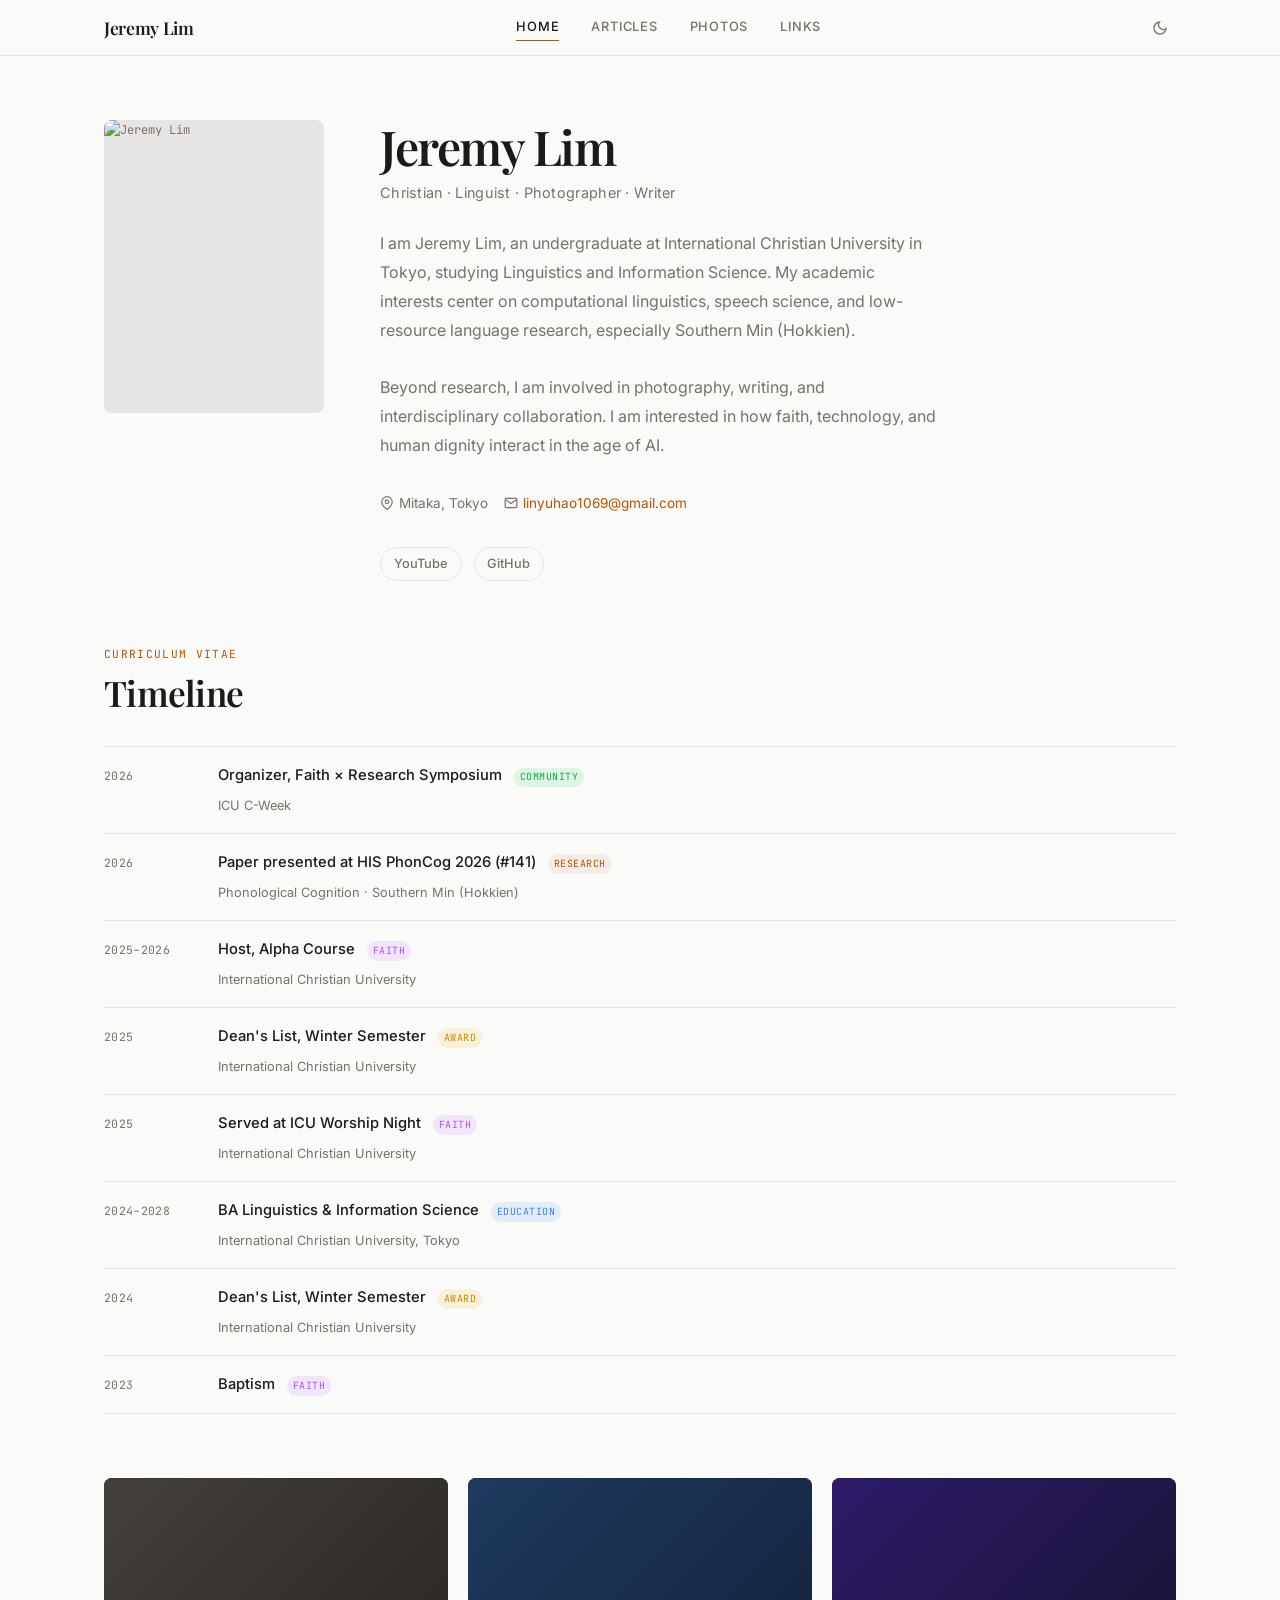
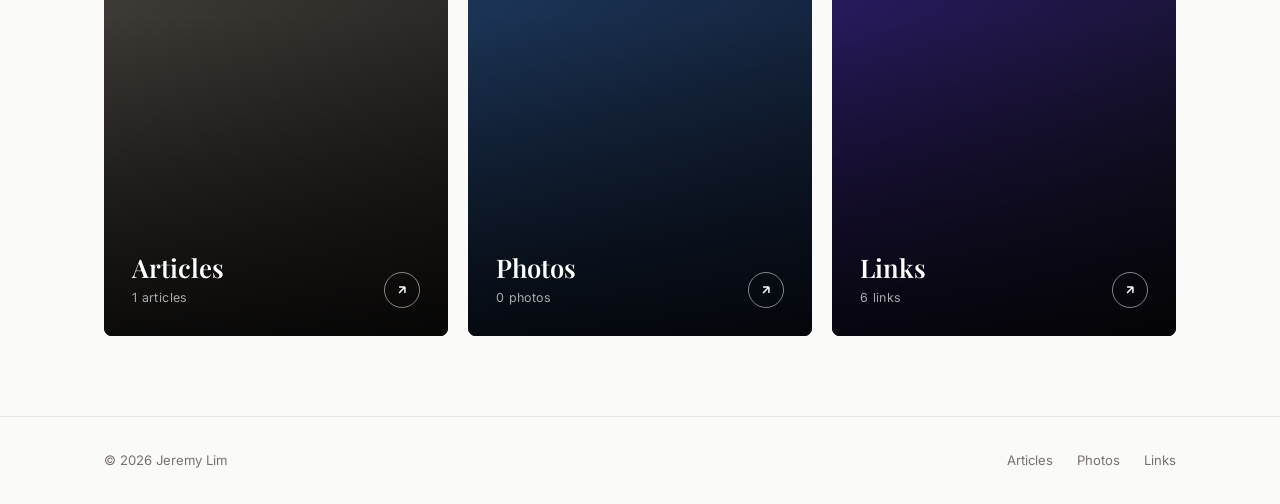
==== commit 01728a1d: "feat: add chronological CV timeline to homepage Entries: - 2026: Faith x Research Symposium organise" ====
--- a/index.html
+++ b/index.html
@@ -67,6 +67,17 @@
         </div>
 
       </div>
+    </div>
+  </section>
+
+  <!-- ===== CV Timeline ===== -->
+  <section class="cv-section">
+    <div class="container">
+      <div class="cv-header reveal">
+        <div class="section-label">Curriculum Vitae</div>
+        <h2 class="section-title">Timeline</h2>
+      </div>
+      <div class="cv-list reveal" id="cv-list"></div>
     </div>
   </section>
 
--- a/css/style.css
+++ b/css/style.css
@@ -250,6 +250,77 @@
   .profile { text-align: center; }
   .profile__bio { margin: 0 auto 2rem; }
   .profile__meta, .profile__socials { justify-content: center; }
+}
+
+/* --- CV Timeline --- */
+.cv-section {
+  padding: 0 0 4rem;
+}
+.cv-header {
+  margin-bottom: 2rem;
+}
+.cv-list {
+  border-top: 1px solid var(--border);
+}
+.cv-item {
+  display: grid;
+  grid-template-columns: 90px 1fr;
+  gap: 0 1.5rem;
+  padding: 1rem 0;
+  border-bottom: 1px solid var(--border);
+  align-items: baseline;
+}
+.cv-item:hover {
+  background: var(--surface);
+  margin: 0 -1rem;
+  padding-left: 1rem;
+  padding-right: 1rem;
+  border-radius: var(--radius);
+}
+.cv-year {
+  font-family: var(--font-mono);
+  font-size: 0.72rem;
+  color: var(--muted);
+  letter-spacing: 0.03em;
+  padding-top: 0.15em;
+  white-space: nowrap;
+}
+.cv-body {
+  display: flex;
+  flex-wrap: wrap;
+  align-items: baseline;
+  gap: 0.4rem 0.75rem;
+}
+.cv-title {
+  font-size: 0.92rem;
+  font-weight: 500;
+  color: var(--text);
+}
+.cv-org {
+  font-size: 0.8rem;
+  color: var(--muted);
+  flex-basis: 100%;
+  margin-top: 0.05rem;
+}
+.cv-badge {
+  font-family: var(--font-mono);
+  font-size: 0.62rem;
+  letter-spacing: 0.05em;
+  text-transform: uppercase;
+  padding: 0.15em 0.6em;
+  border-radius: 100px;
+  white-space: nowrap;
+}
+.cv-badge--education  { background: rgba(59,130,246,0.12); color: #3b82f6; }
+.cv-badge--award      { background: rgba(234,179,8,0.14);  color: #ca8a04; }
+.cv-badge--research   { background: var(--accent-bg);      color: var(--accent); }
+.cv-badge--faith      { background: rgba(168,85,247,0.12); color: #a855f7; }
+.cv-badge--community  { background: rgba(34,197,94,0.12);  color: #16a34a; }
+.cv-badge--work       { background: rgba(20,184,166,0.12); color: #0d9488; }
+
+@media (max-width: 480px) {
+  .cv-item { grid-template-columns: 72px 1fr; gap: 0 1rem; }
+  .cv-year { font-size: 0.65rem; }
 }
 
 /* --- Module Cards (homepage) --- */
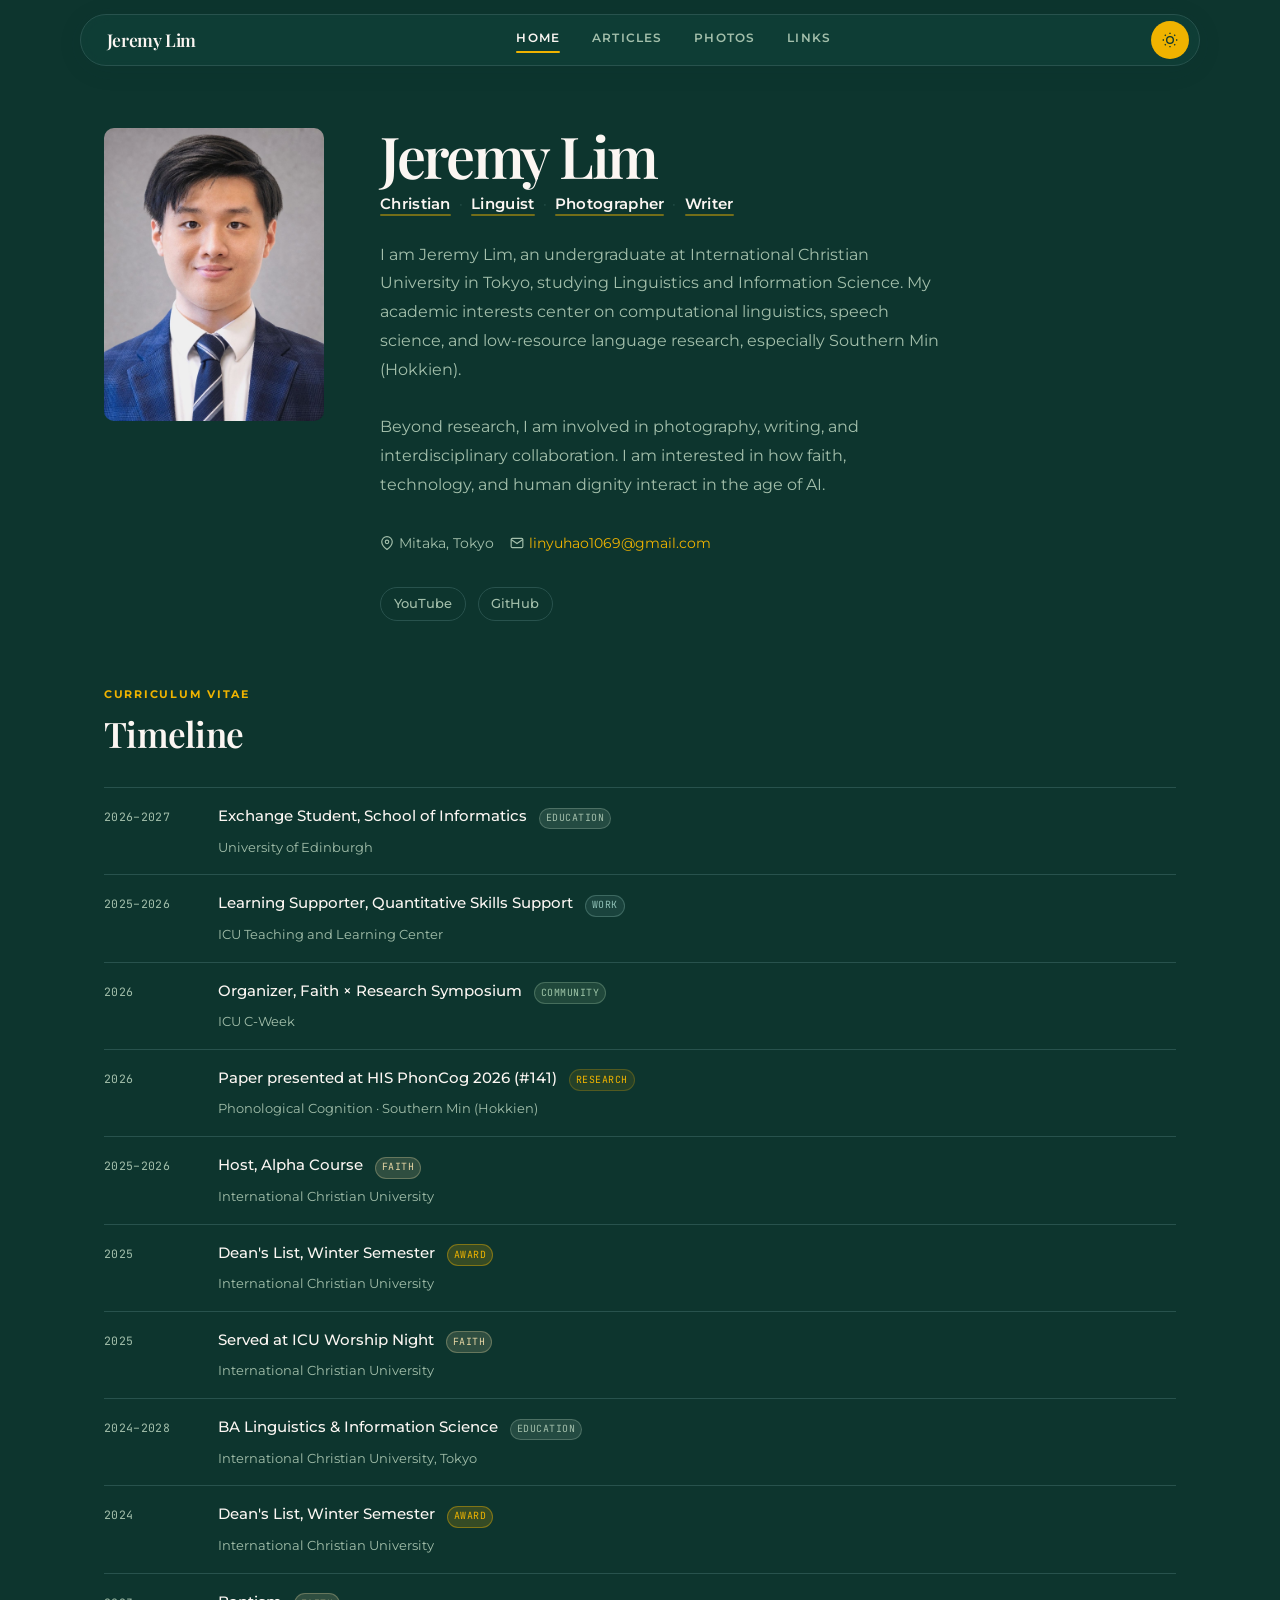
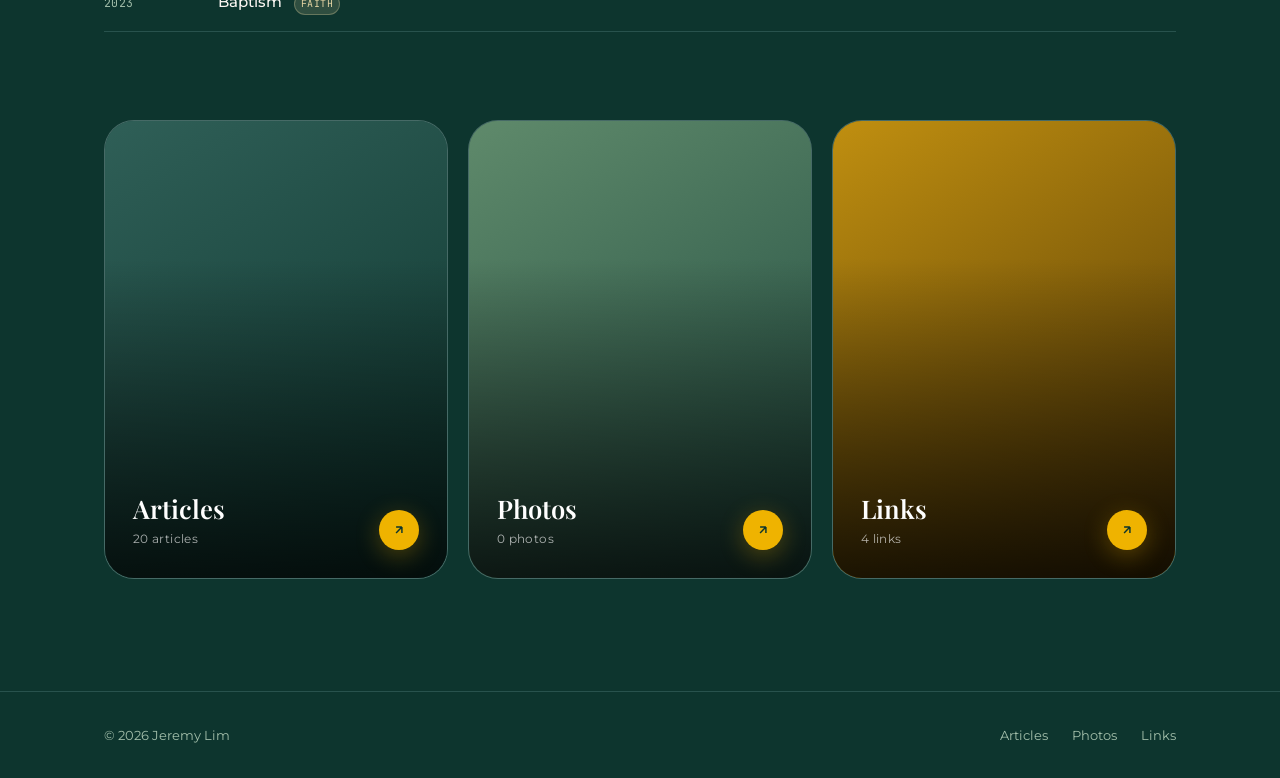
==== commit a98f89d7: "Renovate site: categorized articles, linked self-intro, to-top.ch styling Content (from Category.md " ====
--- a/index.html
+++ b/index.html
@@ -7,8 +7,9 @@
   <meta name="description" content="Personal site of Jeremy Lim — linguist, photographer, writer, and Christian.">
   <link rel="preconnect" href="https://fonts.googleapis.com">
   <link rel="preconnect" href="https://fonts.gstatic.com" crossorigin>
-  <link href="https://fonts.googleapis.com/css2?family=Inter:wght@300;400;500;600&family=Playfair+Display:ital,wght@0,400;0,600;1,400&family=JetBrains+Mono:wght@400&display=swap" rel="stylesheet">
+  <link href="https://fonts.googleapis.com/css2?family=Montserrat:wght@400;500;600;700&family=Playfair+Display:ital,wght@0,400;0,600;1,400&family=JetBrains+Mono:wght@400&display=swap" rel="stylesheet">
   <link rel="stylesheet" href="css/style.css">
+  <script data-role="theme-preload">(function(){try{var t=localStorage.getItem("theme")||"dark";document.documentElement.setAttribute("data-theme",t);}catch(e){}})();</script>
 </head>
 <body>
 
--- a/css/style.css
+++ b/css/style.css
@@ -3,37 +3,55 @@
    Clean, minimal design system
    ========================================= */
 
-/* --- Variables --- */
+/* --- Variables ---
+   Palette adapted from to-top.ch: deep forest green, brand gold,
+   warm cream. Dark (green) is the signature look and the default. */
 :root {
-  --font-body:    'Inter', -apple-system, BlinkMacSystemFont, sans-serif;
+  --font-body:    'Montserrat', 'Inter', -apple-system, BlinkMacSystemFont, sans-serif;
   --font-display: 'Playfair Display', Georgia, serif;
   --font-mono:    'JetBrains Mono', monospace;
 
-  --bg:       #fafaf9;
-  --surface:  #ffffff;
-  --border:   #e7e5e4;
-  --text:     #1c1917;
-  --muted:    #78716c;
-  --accent:   #b45309;
-  --accent-h: #92400e;
-  --accent-bg: rgba(180, 83, 9, 0.08);
-
-  --nav-h:  56px;
+  /* Brand swatches (fixed across themes) */
+  --green-900: #0d352e;
+  --green-700: #123f37;
+  --green-600: #28524d;
+  --green-400: #547b5f;
+  --mint:      #a3bfab;
+  --gold:      #efb300;
+  --gold-deep: #8a6608;
+  --cream:     #fbf6f2;
+  --sand:      #e5d5a3;
+
+  /* Light (cream) theme */
+  --bg:        var(--cream);
+  --surface:   #ffffff;
+  --border:    #e7dcd0;
+  --text:      var(--green-900);
+  --muted:     #5c6d63;
+  --accent:    var(--gold-deep);   /* accessible on cream */
+  --accent-h:  var(--green-900);
+  --accent-bg: rgba(239, 179, 0, 0.16);
+  --on-accent: #0d352e;
+
+  --nav-h:  64px;
   --max-w:  1120px;
   --narrow: 680px;
-  --radius: 8px;
-  --ease:   150ms ease;
-}
-
+  --radius: 10px;
+  --pill:   100px;
+  --ease:   180ms cubic-bezier(.22, 1, .36, 1);
+}
+
+/* Dark (deep green) theme — the to-top signature */
 [data-theme="dark"] {
-  --bg:       #0c0a09;
-  --surface:  #1c1917;
-  --border:   #292524;
-  --text:     #fafaf9;
-  --muted:    #a8a29e;
-  --accent:   #d97706;
-  --accent-h: #f59e0b;
-  --accent-bg: rgba(217, 119, 6, 0.1);
+  --bg:        var(--green-900);
+  --surface:   var(--green-700);
+  --border:    var(--green-600);
+  --text:      var(--cream);
+  --muted:     var(--mint);
+  --accent:    var(--gold);        /* gold sings on deep green */
+  --accent-h:  #ffc93d;
+  --accent-bg: rgba(239, 179, 0, 0.14);
+  --on-accent: #0d352e;
 }
 
 /* --- Reset --- */
@@ -61,25 +79,46 @@
 }
 .container--narrow { max-width: var(--narrow); }
 
-/* --- Navigation --- */
+/* --- Navigation — floating pill (to-top.ch style) --- */
 .nav {
   position: fixed;
-  top: 0; left: 0; right: 0;
-  height: var(--nav-h);
-  background: color-mix(in srgb, var(--bg) 88%, transparent);
-  backdrop-filter: blur(12px);
-  -webkit-backdrop-filter: blur(12px);
-  border-bottom: 1px solid var(--border);
+  top: 0.85rem; left: 0; right: 0;
   z-index: 100;
+  padding: 0 1.25rem;
+  pointer-events: none;
 }
 .nav__inner {
   max-width: var(--max-w);
   margin: 0 auto;
-  padding: 0 1.5rem;
-  height: 100%;
+  padding: 0 0.6rem 0 1.6rem;
+  height: 52px;
   display: flex;
   align-items: center;
   justify-content: space-between;
+  pointer-events: auto;
+
+  background: color-mix(in srgb, var(--surface) 82%, transparent);
+  border: 1px solid var(--border);
+  border-radius: var(--pill);
+  backdrop-filter: blur(14px) saturate(1.4);
+  -webkit-backdrop-filter: blur(14px) saturate(1.4);
+  box-shadow: 0 4px 24px rgba(13, 53, 46, 0.10);
+  transition: box-shadow var(--ease), background var(--ease);
+}
+.nav.is-scrolled .nav__inner {
+  box-shadow: 0 6px 30px rgba(13, 53, 46, 0.16);
+  background: color-mix(in srgb, var(--surface) 94%, transparent);
+}
+/* Hides on scroll-down, returns on scroll-up */
+.nav {
+  transition: transform 0.4s cubic-bezier(.22, 1, .36, 1), opacity 0.3s ease;
+}
+.nav.is-hidden {
+  transform: translateY(calc(-100% - 1.2rem));
+  opacity: 0;
+}
+@media (prefers-reduced-motion: reduce) {
+  .nav, .nav.is-hidden { transition: none; transform: none; opacity: 1; }
 }
 .nav__logo {
   font-family: var(--font-display);
@@ -93,46 +132,51 @@
   gap: 2rem;
 }
 .nav__link {
-  font-size: 0.8rem;
-  font-weight: 500;
-  letter-spacing: 0.06em;
+  font-size: 0.72rem;
+  font-weight: 600;
+  letter-spacing: 0.1em;
   text-transform: uppercase;
   color: var(--muted);
   position: relative;
   padding-bottom: 2px;
+  transition: color var(--ease);
 }
 .nav__link::after {
   content: '';
   position: absolute;
-  bottom: -2px; left: 0;
-  width: 0; height: 1.5px;
-  background: var(--accent);
-  transition: width 0.25s ease;
+  bottom: -3px; left: 0;
+  width: 0; height: 2px;
+  border-radius: 2px;
+  background: var(--gold);
+  transition: width 0.3s cubic-bezier(.22,1,.36,1);
 }
 .nav__link:hover, .nav__link--active { color: var(--text); }
 .nav__link:hover::after, .nav__link--active::after { width: 100%; }
-.nav__controls { display: flex; align-items: center; gap: 0.75rem; }
+.nav__controls { display: flex; align-items: center; gap: 0.5rem; }
 .nav__toggle { display: none; flex-direction: column; gap: 5px; width: 22px; }
 .nav__toggle span {
   display: block; height: 1.5px;
   background: var(--text); border-radius: 1px;
   transition: transform 0.3s, opacity 0.2s;
 }
+/* Gold circular control — echoes to-top's gold CTA pill */
 .theme-btn {
-  width: 32px; height: 32px;
+  width: 38px; height: 38px;
   display: flex; align-items: center; justify-content: center;
   border-radius: 50%;
-  color: var(--muted);
-  transition: background var(--ease), color var(--ease);
-}
-.theme-btn:hover { background: var(--border); color: var(--text); }
+  background: var(--gold);
+  color: var(--on-accent);
+  transition: transform var(--ease), background var(--ease);
+}
+.theme-btn:hover { background: #ffc93d; transform: scale(1.07); }
+.theme-btn:active { transform: scale(0.96); }
 .theme-btn svg { width: 16px; height: 16px; }
 
 /* Mobile menu */
 .nav__mobile {
   display: none;
   position: fixed;
-  inset: var(--nav-h) 0 0 0;
+  inset: calc(var(--nav-h) + 0.85rem) 0 0 0;
   background: var(--bg);
   padding: 2.5rem 1.5rem;
   z-index: 99;
@@ -155,15 +199,16 @@
 .page-start { padding-top: var(--nav-h); }
 
 /* --- Section --- */
-.section { padding: 4rem 0; }
+.section { padding: 6rem 0; }
 .section--alt { background: var(--surface); }
 .section-label {
-  font-family: var(--font-mono);
-  font-size: 0.7rem;
+  font-family: var(--font-body);
+  font-size: 0.68rem;
+  font-weight: 700;
   color: var(--accent);
-  letter-spacing: 0.12em;
+  letter-spacing: 0.16em;
   text-transform: uppercase;
-  margin-bottom: 0.5rem;
+  margin-bottom: 0.6rem;
 }
 .section-title {
   font-family: var(--font-display);
@@ -201,13 +246,13 @@
 .profile__photo img { width: 100%; height: 100%; object-fit: cover; }
 .profile__name {
   font-family: var(--font-display);
-  font-size: clamp(2rem, 4vw, 3rem);
-  font-weight: 600;
-  letter-spacing: -0.03em;
-  line-height: 1.1;
+  font-size: clamp(2.2rem, 5vw, 3.6rem);
+  font-weight: 600;
+  letter-spacing: -0.04em;
+  line-height: 0.95;
 }
 .profile__tagline {
-  font-size: 0.9rem;
+  font-size: 0.95rem;
   color: var(--muted);
   margin: 0.5rem 0 1.5rem;
   letter-spacing: 0.02em;
@@ -241,7 +286,12 @@
   color: var(--muted);
   transition: all var(--ease);
 }
-.social-btn:hover { border-color: var(--accent); color: var(--accent); background: var(--accent-bg); }
+.social-btn:hover {
+  border-color: var(--gold);
+  color: var(--text);
+  background: var(--accent-bg);
+  transform: translateY(-1px);
+}
 
 @media (max-width: 700px) {
   .profile__grid { grid-template-columns: 1fr; gap: 2rem; }
@@ -254,7 +304,7 @@
 
 /* --- CV Timeline --- */
 .cv-section {
-  padding: 0 0 4rem;
+  padding: 0 0 5.5rem;
 }
 .cv-header {
   margin-bottom: 2rem;
@@ -311,12 +361,22 @@
   border-radius: 100px;
   white-space: nowrap;
 }
-.cv-badge--education  { background: rgba(59,130,246,0.12); color: #3b82f6; }
-.cv-badge--award      { background: rgba(234,179,8,0.14);  color: #ca8a04; }
-.cv-badge--research   { background: var(--accent-bg);      color: var(--accent); }
-.cv-badge--faith      { background: rgba(168,85,247,0.12); color: #a855f7; }
-.cv-badge--community  { background: rgba(34,197,94,0.12);  color: #16a34a; }
-.cv-badge--work       { background: rgba(20,184,166,0.12); color: #0d9488; }
+/* Badges stay within the green→gold family so the timeline reads as one object */
+.cv-badge { border: 1px solid transparent; }
+.cv-badge--education  { background: rgba(163,191,171,0.16); color: var(--mint); border-color: rgba(163,191,171,0.32); }
+.cv-badge--award      { background: rgba(239,179,0,0.18);   color: var(--gold); border-color: rgba(239,179,0,0.4); }
+.cv-badge--research   { background: rgba(239,179,0,0.10);   color: var(--gold); border-color: rgba(239,179,0,0.22); }
+.cv-badge--faith      { background: rgba(229,213,163,0.16); color: var(--sand); border-color: rgba(229,213,163,0.3); }
+.cv-badge--community  { background: rgba(84,123,95,0.28);   color: #9ec5a8; border-color: rgba(158,197,168,0.3); }
+.cv-badge--work       { background: rgba(40,82,77,0.5);     color: #8fc0b6; border-color: rgba(143,192,182,0.3); }
+
+/* Light theme needs darker badge text for contrast on cream */
+:root:not([data-theme="dark"]) .cv-badge--education { color: #3d5c47; background: rgba(84,123,95,0.14); }
+:root:not([data-theme="dark"]) .cv-badge--award,
+:root:not([data-theme="dark"]) .cv-badge--research  { color: var(--gold-deep); background: rgba(239,179,0,0.20); }
+:root:not([data-theme="dark"]) .cv-badge--faith     { color: #7a6520; background: rgba(229,213,163,0.35); }
+:root:not([data-theme="dark"]) .cv-badge--community { color: #33604a; background: rgba(84,123,95,0.18); }
+:root:not([data-theme="dark"]) .cv-badge--work      { color: #2d5a52; background: rgba(40,82,77,0.14); }
 
 @media (max-width: 480px) {
   .cv-item { grid-template-columns: 72px 1fr; gap: 0 1rem; }
@@ -325,7 +385,7 @@
 
 /* --- Module Cards (homepage) --- */
 .modules {
-  padding: 0 0 5rem;
+  padding: 0 0 7rem;
 }
 .modules__grid {
   display: grid;
@@ -336,11 +396,15 @@
   display: block;
   position: relative;
   aspect-ratio: 3/4;
-  border-radius: var(--radius);
+  border-radius: 30px;
   overflow: hidden;
   background: var(--border);
   cursor: pointer;
-}
+  border: 1px solid rgba(255,255,255,0.14);
+  /* un-rounds on hover — a to-top signature move */
+  transition: border-radius 0.35s var(--ease), transform 0.35s var(--ease);
+}
+.module-card:hover { border-radius: 10px; transform: translateY(-4px); }
 .module-card__bg {
   position: absolute; inset: 0;
   background-size: cover;
@@ -350,16 +414,16 @@
 .module-card:hover .module-card__bg { transform: scale(1.04); }
 /* Fallback gradients when no cover photo is set */
 .module-card[data-module="articles"] .module-card__bg {
-  background-color: #292524;
-  background-image: linear-gradient(135deg, #44403c 0%, #1c1917 100%);
+  background-color: var(--green-600);
+  background-image: linear-gradient(150deg, #2f5f57 0%, #0d352e 100%);
 }
 .module-card[data-module="photos"] .module-card__bg {
-  background-color: #1e2a3a;
-  background-image: linear-gradient(135deg, #1e3a5f 0%, #0f172a 100%);
+  background-color: var(--green-400);
+  background-image: linear-gradient(150deg, #5f8a6b 0%, #1f4a3f 100%);
 }
 .module-card[data-module="links"] .module-card__bg {
-  background-color: #1a1a2e;
-  background-image: linear-gradient(135deg, #2d1b69 0%, #0f0f1a 100%);
+  background-color: var(--gold-deep);
+  background-image: linear-gradient(150deg, #c08f10 0%, #4a3305 100%);
 }
 .module-card__overlay {
   position: absolute; inset: 0;
@@ -389,16 +453,18 @@
 .module-card__arrow {
   position: absolute;
   bottom: 1.75rem; right: 1.75rem;
-  width: 36px; height: 36px;
-  border: 1.5px solid rgba(255,255,255,0.5);
+  width: 40px; height: 40px;
+  border: none;
   border-radius: 50%;
   display: flex; align-items: center; justify-content: center;
-  color: #fff;
-  transition: transform 0.25s, border-color 0.25s;
+  background: var(--gold);
+  color: var(--on-accent);
+  box-shadow: 0 6px 24px rgba(239,179,0,0.30);
+  transition: transform 0.3s var(--ease), box-shadow 0.3s var(--ease);
 }
 .module-card:hover .module-card__arrow {
-  transform: translate(3px, -3px);
-  border-color: #fff;
+  transform: translate(3px, -3px) rotate(-8deg);
+  box-shadow: 0 8px 34px rgba(239,179,0,0.5);
 }
 
 @media (max-width: 680px) {
@@ -413,6 +479,7 @@
 /* --- Page Header --- */
 .page-header {
   padding: calc(var(--nav-h) + 3.5rem) 0 2.5rem;
+  background: var(--surface);
   border-bottom: 1px solid var(--border);
 }
 .page-header h1 {
@@ -623,12 +690,15 @@
 /* --- Buttons --- */
 .btn {
   display: inline-flex; align-items: center; gap: 0.4em;
-  padding: 0.6em 1.4em;
-  font-size: 0.85rem; font-weight: 500;
-  border-radius: var(--radius);
+  padding: 0.7em 1.6em;
+  font-size: 0.8rem; font-weight: 600;
+  letter-spacing: 0.04em;
+  border-radius: var(--pill);
   border: 1.5px solid transparent;
   transition: all var(--ease);
 }
+.btn--gold { background: var(--gold); color: var(--on-accent); }
+.btn--gold:hover { background: var(--accent-h); transform: translateY(-1px); }
 .btn--outline {
   border-color: var(--border);
   color: var(--muted);
@@ -651,13 +721,20 @@
 }
 .footer a:hover { color: var(--accent); }
 
-/* --- Scroll reveal --- */
-.reveal {
+/* --- Scroll reveal ---
+   Progressive enhancement: elements are only hidden once JS has confirmed
+   it can reveal them again (html.js-reveal). Without JS — or if the
+   IntersectionObserver never fires — content stays visible. */
+.js-reveal .reveal {
   opacity: 0;
   transform: translateY(24px);
   transition: opacity 0.65s ease, transform 0.65s ease;
 }
-.reveal.visible { opacity: 1; transform: none; }
+.js-reveal .reveal.visible { opacity: 1; transform: none; }
+
+@media (prefers-reduced-motion: reduce) {
+  .js-reveal .reveal { opacity: 1; transform: none; transition: none; }
+}
 
 /* --- Back to top --- */
 .back-to-top {
@@ -698,7 +775,339 @@
   border-radius: 3px;
 }
 
+/* =========================================
+   Tagline with linked labels
+   ========================================= */
+.tagline-link {
+  position: relative;
+  color: var(--text);
+  font-weight: 600;
+  letter-spacing: 0.02em;
+  transition: color var(--ease);
+}
+.tagline-link::after {
+  content: '';
+  position: absolute;
+  left: 0; bottom: -3px;
+  width: 100%; height: 1.5px;
+  border-radius: 2px;
+  background: var(--gold);
+  opacity: 0.45;
+  transform-origin: left;
+  transition: opacity var(--ease), transform 0.3s cubic-bezier(.22,1,.36,1);
+}
+.tagline-link:hover { color: var(--accent); }
+.tagline-link:hover::after { opacity: 1; transform: scaleX(1.04); }
+.tagline-link:hover::after { width: 100%; }
+.tagline-sep { color: var(--border); margin: 0 0.5rem; }
+
+/* =========================================
+   Category jump bar (articles page)
+   ========================================= */
+.cat-bar {
+  position: sticky;
+  top: calc(var(--nav-h) + 0.5rem);
+  z-index: 60;
+  background: color-mix(in srgb, var(--bg) 92%, transparent);
+  backdrop-filter: blur(12px);
+  -webkit-backdrop-filter: blur(12px);
+  border-bottom: 1px solid var(--border);
+}
+.cat-bar__inner {
+  display: flex;
+  gap: 0.5rem;
+  padding: 0.75rem 0;
+  overflow-x: auto;
+  scrollbar-width: none;
+}
+.cat-bar__inner::-webkit-scrollbar { display: none; }
+.cat-chip {
+  padding: 0.35em 1em;
+  font-size: 0.78rem;
+  font-weight: 500;
+  letter-spacing: 0.02em;
+  border: 1px solid var(--border);
+  border-radius: 100px;
+  color: var(--muted);
+  white-space: nowrap;
+  transition: all var(--ease);
+}
+.cat-chip:hover { border-color: var(--accent); color: var(--accent); }
+.cat-chip--active {
+  background: var(--gold);
+  border-color: var(--gold);
+  color: var(--on-accent);
+  font-weight: 600;
+}
+
+/* =========================================
+   Article index — categories & entries
+   ========================================= */
+.articles { padding: 3rem 0 5rem; }
+
+.cat { scroll-margin-top: calc(var(--nav-h) + 60px); }
+.cat + .cat { margin-top: 4rem; }
+.cat__head {
+  display: flex;
+  align-items: baseline;
+  gap: 0.75rem;
+  padding-bottom: 0.75rem;
+  border-bottom: 2px solid var(--gold);
+  margin-bottom: 2rem;
+}
+.cat__title {
+  font-family: var(--font-display);
+  font-size: clamp(1.7rem, 3.4vw, 2.4rem);
+  font-weight: 600;
+  letter-spacing: -0.04em;
+  line-height: 1;
+}
+.cat__count {
+  font-family: var(--font-mono);
+  font-size: 0.7rem;
+  color: var(--muted);
+}
+
+.subcat { margin-bottom: 2.5rem; }
+.subcat__title {
+  font-family: var(--font-body);
+  font-size: 0.68rem;
+  font-weight: 700;
+  letter-spacing: 0.16em;
+  text-transform: uppercase;
+  color: var(--muted);
+  margin-bottom: 1rem;
+  display: flex;
+  align-items: center;
+  gap: 0.7rem;
+}
+.subcat__title::after {
+  content: '';
+  flex: 1;
+  height: 1px;
+  background: var(--border);
+}
+
+.entry-list { display: flex; flex-direction: column; gap: 0.6rem; }
+
+.entry {
+  display: flex;
+  align-items: flex-start;
+  gap: 1.25rem;
+  padding: 1.35rem 1.6rem;
+  background: var(--surface);
+  border: 1px solid var(--border);
+  border-radius: 18px;
+  transition: border-color var(--ease), transform var(--ease),
+              box-shadow var(--ease), border-radius 0.35s var(--ease);
+}
+.entry:hover {
+  border-color: var(--gold);
+  border-radius: 8px;
+  transform: translateY(-2px);
+  box-shadow: 0 8px 26px rgba(13,53,46,0.14);
+}
+.entry__thumb {
+  flex-shrink: 0;
+  width: 64px; height: 82px;
+  border-radius: 4px;
+  overflow: hidden;
+  background: var(--border);
+}
+.entry__thumb img { width: 100%; height: 100%; object-fit: cover; }
+.entry__body { flex: 1; min-width: 0; }
+.entry__top {
+  display: flex;
+  align-items: center;
+  gap: 0.6rem;
+  margin-bottom: 0.4rem;
+  flex-wrap: wrap;
+}
+.entry__type {
+  font-family: var(--font-mono);
+  font-size: 0.6rem;
+  letter-spacing: 0.08em;
+  text-transform: uppercase;
+  padding: 0.2em 0.6em;
+  border-radius: 100px;
+}
+.entry__type--read   { background: var(--accent-bg);        color: var(--accent); }
+.entry__type--pdf    { background: rgba(229,213,163,0.14);  color: var(--sand); }
+.entry__type--poster { background: rgba(163,191,171,0.16);  color: var(--mint); }
+
+/* Light theme: darker ink so the badges stay legible on cream */
+:root:not([data-theme="dark"]) .entry__type--pdf    { background: rgba(138,102,8,0.12); color: #7a6520; }
+:root:not([data-theme="dark"]) .entry__type--poster { background: rgba(84,123,95,0.16); color: #3d5c47; }
+.entry__date {
+  font-family: var(--font-mono);
+  font-size: 0.68rem;
+  color: var(--muted);
+}
+.entry__title {
+  font-size: 1rem;
+  font-weight: 600;
+  line-height: 1.4;
+  margin-bottom: 0.3rem;
+  color: var(--text);
+}
+.entry__excerpt {
+  font-size: 0.85rem;
+  color: var(--muted);
+  line-height: 1.6;
+  display: -webkit-box;
+  -webkit-line-clamp: 2;
+  line-clamp: 2;
+  -webkit-box-orient: vertical;
+  overflow: hidden;
+}
+.entry__arrow {
+  flex-shrink: 0;
+  align-self: center;
+  color: var(--muted);
+  opacity: 0.5;
+  transition: transform var(--ease), opacity var(--ease), color var(--ease);
+}
+.entry:hover .entry__arrow {
+  transform: translate(3px, -3px);
+  opacity: 1;
+  color: var(--accent);
+}
+
+@media (max-width: 560px) {
+  .entry { padding: 1rem 1.1rem; gap: 0.9rem; }
+  .entry__arrow { display: none; }
+}
+
+/* =========================================
+   Article reader
+   ========================================= */
+.read-progress {
+  position: fixed;
+  top: 0; left: 0; right: 0;
+  height: 2px;
+  background: transparent;
+  z-index: 90;
+}
+.read-progress__bar {
+  height: 100%;
+  width: 0;
+  background: var(--gold);
+  transition: width 80ms linear;
+}
+
+.reader { padding: calc(var(--nav-h) + 3rem) 0 5rem; }
+.reader__back {
+  display: inline-block;
+  font-size: 0.8rem;
+  color: var(--muted);
+  margin-bottom: 2rem;
+  transition: color var(--ease);
+}
+.reader__back:hover { color: var(--accent); }
+.reader__meta {
+  display: flex;
+  align-items: center;
+  gap: 0.5rem;
+  flex-wrap: wrap;
+  font-family: var(--font-mono);
+  font-size: 0.7rem;
+  color: var(--muted);
+  letter-spacing: 0.04em;
+  margin-bottom: 0.75rem;
+}
+.reader__cat { color: var(--accent); }
+.reader__cat:hover { text-decoration: underline; }
+.reader__dot { opacity: 0.4; }
+.reader__title {
+  font-family: var(--font-display);
+  font-size: clamp(1.8rem, 4vw, 2.8rem);
+  font-weight: 600;
+  letter-spacing: -0.03em;
+  line-height: 1.15;
+  margin-bottom: 2.5rem;
+  padding-bottom: 2rem;
+  border-bottom: 1px solid var(--border);
+}
+
+/* Prose (rendered markdown) */
+.prose { font-size: 1.02rem; line-height: 1.9; color: var(--text); }
+.prose p { margin-bottom: 1.4rem; }
+.prose h2, .prose h3, .prose h4 {
+  font-family: var(--font-display);
+  font-weight: 600;
+  letter-spacing: -0.02em;
+  line-height: 1.3;
+  margin: 2.5rem 0 1rem;
+}
+.prose h2 { font-size: 1.5rem; }
+.prose h3 { font-size: 1.22rem; }
+.prose h4 { font-size: 1.05rem; }
+.prose a { color: var(--accent); text-decoration: underline; text-underline-offset: 3px; }
+.prose a:hover { color: var(--accent-h); }
+.prose strong { font-weight: 600; color: var(--text); }
+.prose em { font-style: italic; }
+.prose img {
+  width: 100%;
+  border-radius: var(--radius);
+  margin: 2rem 0;
+  border: 1px solid var(--border);
+}
+.prose blockquote {
+  border-left: 2px solid var(--accent);
+  padding-left: 1.25rem;
+  margin: 2rem 0;
+  color: var(--muted);
+  font-style: italic;
+}
+.prose ul, .prose ol { margin: 0 0 1.4rem 1.4rem; }
+.prose ul { list-style: disc; }
+.prose ol { list-style: decimal; }
+.prose li { margin-bottom: 0.5rem; }
+.prose hr { border: none; border-top: 1px solid var(--border); margin: 2.5rem 0; }
+.prose code {
+  font-family: var(--font-mono);
+  font-size: 0.86em;
+  background: var(--surface);
+  border: 1px solid var(--border);
+  padding: 0.12em 0.4em;
+  border-radius: 4px;
+}
+
+/* =========================================
+   Empty state / code block
+   ========================================= */
+.empty-state {
+  text-align: center;
+  padding: 4rem 1rem;
+  color: var(--muted);
+  max-width: 560px;
+  margin: 0 auto;
+}
+.empty-state svg { margin: 0 auto 1.25rem; opacity: 0.35; }
+.empty-state p { margin-bottom: 0.6rem; }
+.empty-state__sub { font-size: 0.85rem; line-height: 1.7; }
+.code-block {
+  display: block;
+  text-align: left;
+  background: var(--surface);
+  border: 1px solid var(--border);
+  border-radius: var(--radius);
+  padding: 0.9rem 1.1rem;
+  font-family: var(--font-mono);
+  font-size: 0.74rem;
+  line-height: 1.7;
+  color: var(--muted);
+  overflow-x: auto;
+  margin-top: 1rem;
+  white-space: pre;
+}
+code {
+  font-family: var(--font-mono);
+  font-size: 0.88em;
+  color: var(--accent);
+}
+
 @media print {
-  .nav, .footer, .back-to-top, .theme-btn { display: none !important; }
+  .nav, .footer, .back-to-top, .theme-btn, .cat-bar, .read-progress { display: none !important; }
   body { background: #fff; color: #000; }
 }
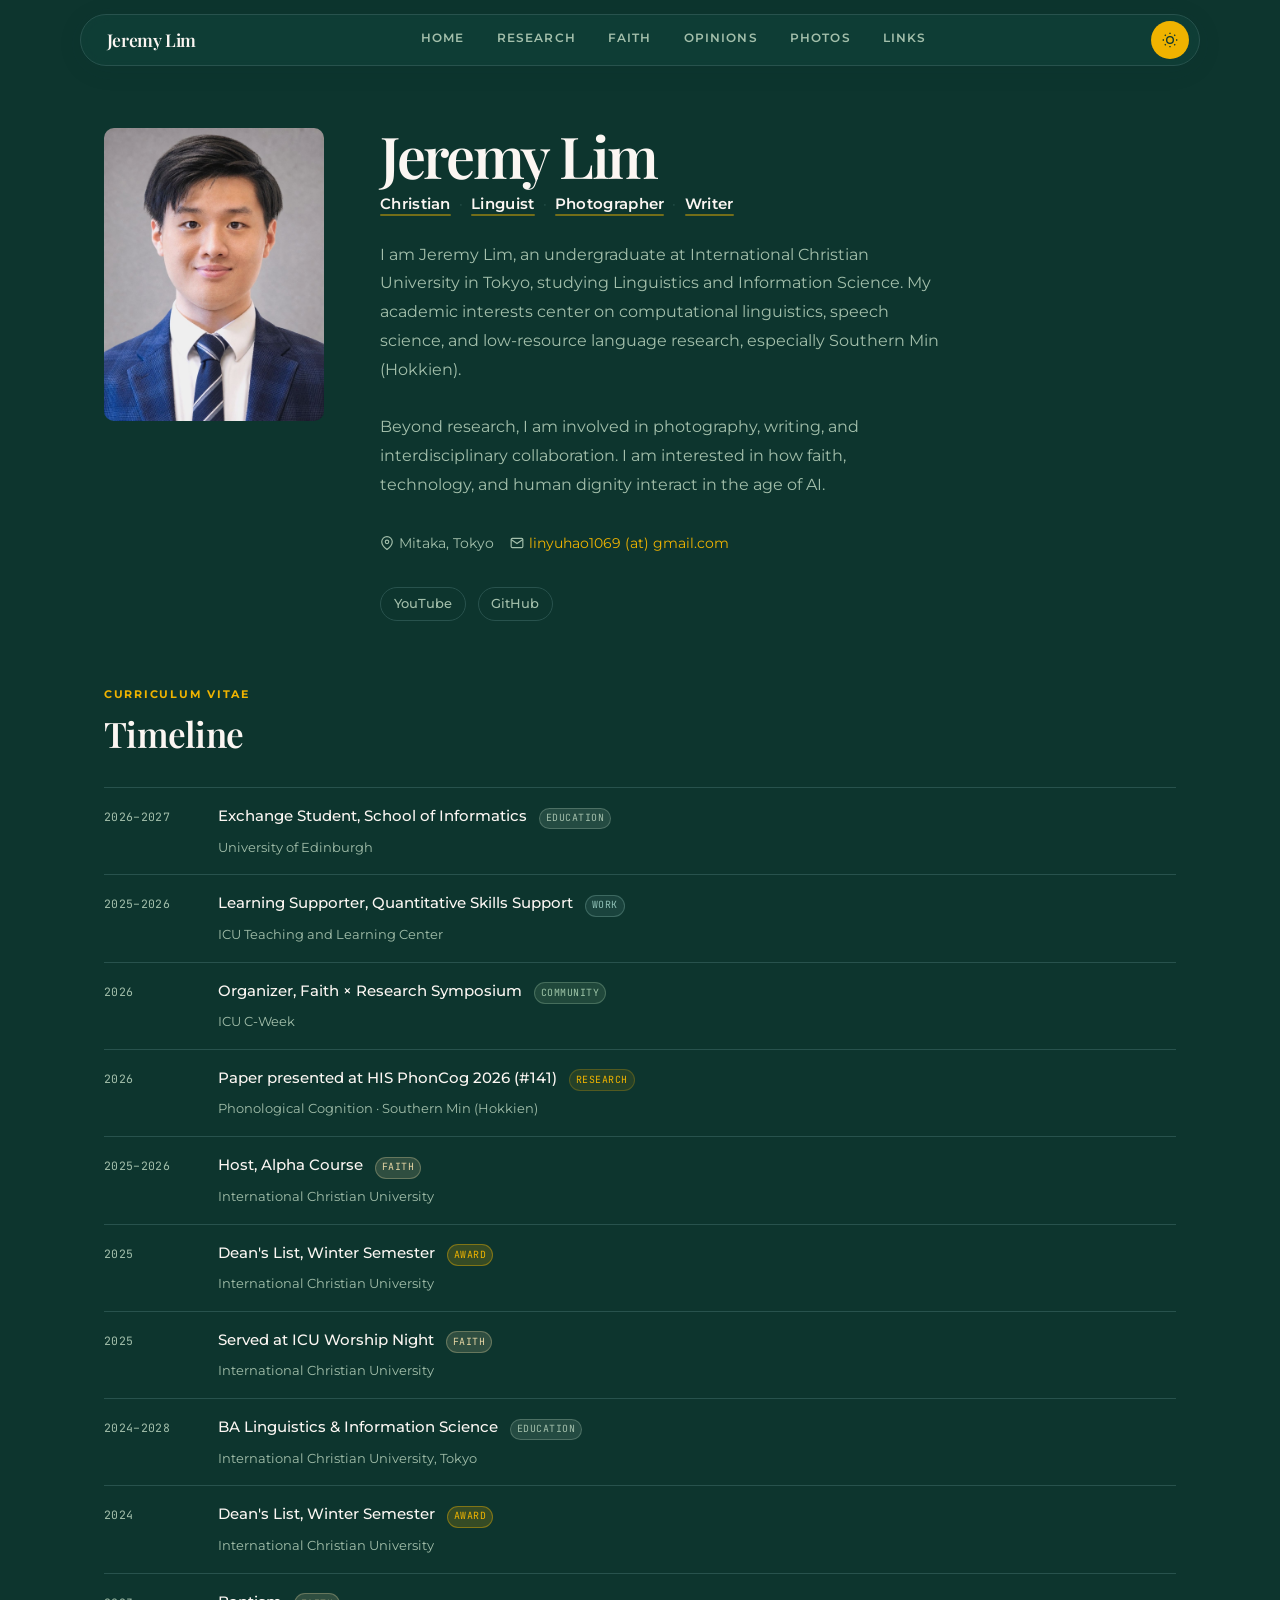
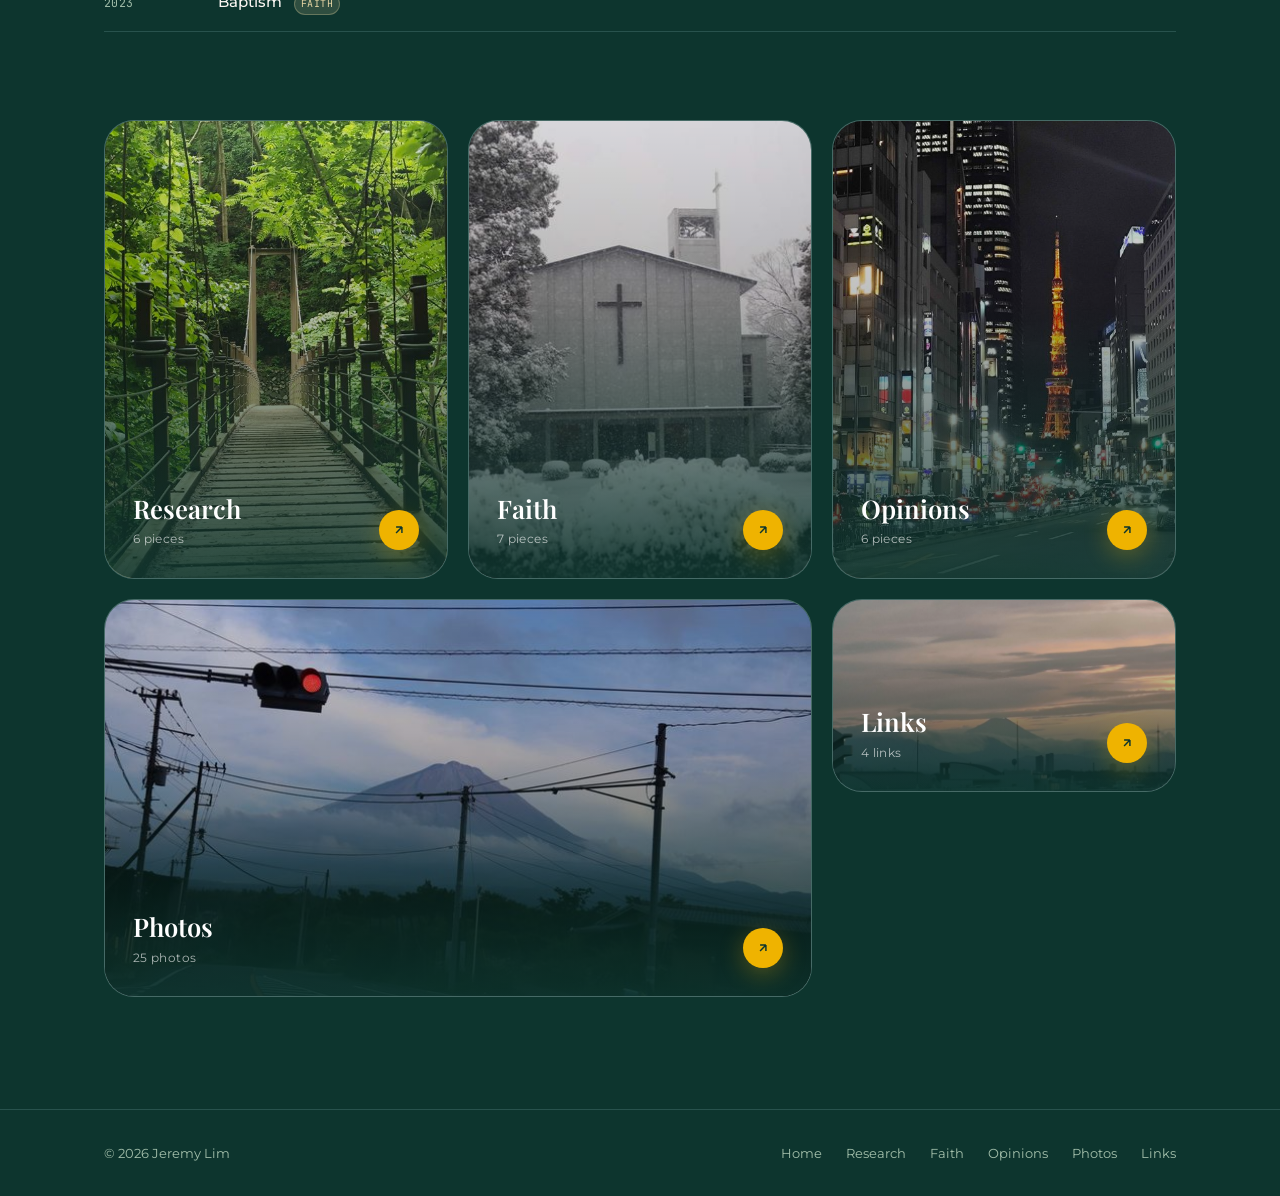
==== commit c630597c: "Restructure into Research, Faith and Opinions; own photos throughout Articles is gone as a single de" ====
--- a/index.html
+++ b/index.html
@@ -18,10 +18,12 @@
     <div class="nav__inner">
       <a href="index.html" class="nav__logo">Jeremy Lim</a>
       <div class="nav__links">
-        <a href="index.html"    class="nav__link nav__link--active">Home</a>
-        <a href="articles.html" class="nav__link">Articles</a>
-        <a href="gallery.html"  class="nav__link">Photos</a>
-        <a href="links.html"    class="nav__link">Links</a>
+        <a href="index.html"     class="nav__link">Home</a>
+        <a href="research.html"  class="nav__link">Research</a>
+        <a href="faith.html"     class="nav__link">Faith</a>
+        <a href="opinions.html"  class="nav__link">Opinions</a>
+        <a href="gallery.html"   class="nav__link">Photos</a>
+        <a href="links.html"     class="nav__link">Links</a>
       </div>
       <div class="nav__controls">
         <button class="theme-btn" aria-label="Toggle theme">
@@ -33,7 +35,9 @@
     </div>
     <div class="nav__mobile">
       <a href="index.html"    class="nav__link">Home</a>
-      <a href="articles.html" class="nav__link">Articles</a>
+      <a href="research.html" class="nav__link">Research</a>
+      <a href="faith.html"    class="nav__link">Faith</a>
+      <a href="opinions.html" class="nav__link">Opinions</a>
       <a href="gallery.html"  class="nav__link">Photos</a>
       <a href="links.html"    class="nav__link">Links</a>
     </div>
@@ -82,22 +86,42 @@
     </div>
   </section>
 
-  <!-- ===== Three Module Cards ===== -->
+  <!-- ===== Section cards ===== -->
   <section class="modules">
     <div class="container">
       <div class="modules__grid">
 
-        <a href="articles.html" class="module-card" data-module="articles">
+        <a href="research.html" class="module-card" data-module="research">
           <div class="module-card__bg"></div>
           <div class="module-card__overlay">
             <div>
-              <div class="module-card__title">Articles</div>
+              <div class="module-card__title">Research</div>
               <div class="module-card__sub"></div>
             </div>
           </div>
-          <div class="module-card__arrow">
-            <svg xmlns="http://www.w3.org/2000/svg" width="14" height="14" fill="none" viewBox="0 0 24 24" stroke="currentColor" stroke-width="2.5"><path d="M7 17L17 7M17 7H7M17 7v10"/></svg>
+          <div class="module-card__arrow"><svg xmlns="http://www.w3.org/2000/svg" width="14" height="14" fill="none" viewBox="0 0 24 24" stroke="currentColor" stroke-width="2.5"><path d="M7 17L17 7M17 7H7M17 7v10"/></svg></div>
+        </a>
+
+        <a href="faith.html" class="module-card" data-module="faith">
+          <div class="module-card__bg"></div>
+          <div class="module-card__overlay">
+            <div>
+              <div class="module-card__title">Faith</div>
+              <div class="module-card__sub"></div>
+            </div>
           </div>
+          <div class="module-card__arrow"><svg xmlns="http://www.w3.org/2000/svg" width="14" height="14" fill="none" viewBox="0 0 24 24" stroke="currentColor" stroke-width="2.5"><path d="M7 17L17 7M17 7H7M17 7v10"/></svg></div>
+        </a>
+
+        <a href="opinions.html" class="module-card" data-module="opinions">
+          <div class="module-card__bg"></div>
+          <div class="module-card__overlay">
+            <div>
+              <div class="module-card__title">Opinions</div>
+              <div class="module-card__sub"></div>
+            </div>
+          </div>
+          <div class="module-card__arrow"><svg xmlns="http://www.w3.org/2000/svg" width="14" height="14" fill="none" viewBox="0 0 24 24" stroke="currentColor" stroke-width="2.5"><path d="M7 17L17 7M17 7H7M17 7v10"/></svg></div>
         </a>
 
         <a href="gallery.html" class="module-card" data-module="photos">
@@ -108,9 +132,7 @@
               <div class="module-card__sub"></div>
             </div>
           </div>
-          <div class="module-card__arrow">
-            <svg xmlns="http://www.w3.org/2000/svg" width="14" height="14" fill="none" viewBox="0 0 24 24" stroke="currentColor" stroke-width="2.5"><path d="M7 17L17 7M17 7H7M17 7v10"/></svg>
-          </div>
+          <div class="module-card__arrow"><svg xmlns="http://www.w3.org/2000/svg" width="14" height="14" fill="none" viewBox="0 0 24 24" stroke="currentColor" stroke-width="2.5"><path d="M7 17L17 7M17 7H7M17 7v10"/></svg></div>
         </a>
 
         <a href="links.html" class="module-card" data-module="links">
@@ -121,9 +143,7 @@
               <div class="module-card__sub"></div>
             </div>
           </div>
-          <div class="module-card__arrow">
-            <svg xmlns="http://www.w3.org/2000/svg" width="14" height="14" fill="none" viewBox="0 0 24 24" stroke="currentColor" stroke-width="2.5"><path d="M7 17L17 7M17 7H7M17 7v10"/></svg>
-          </div>
+          <div class="module-card__arrow"><svg xmlns="http://www.w3.org/2000/svg" width="14" height="14" fill="none" viewBox="0 0 24 24" stroke="currentColor" stroke-width="2.5"><path d="M7 17L17 7M17 7H7M17 7v10"/></svg></div>
         </a>
 
       </div>
@@ -136,7 +156,10 @@
       <div class="footer__inner">
         <span>&copy; <span id="yr"></span> Jeremy Lim</span>
         <div style="display:flex;gap:1.5rem;">
-          <a href="articles.html">Articles</a>
+          <a href="index.html">Home</a>
+          <a href="research.html">Research</a>
+          <a href="faith.html">Faith</a>
+          <a href="opinions.html">Opinions</a>
           <a href="gallery.html">Photos</a>
           <a href="links.html">Links</a>
         </div>
--- a/css/style.css
+++ b/css/style.css
@@ -293,13 +293,20 @@
   transform: translateY(-1px);
 }
 
+/* Phone: same left-aligned composition as desktop, just stacked.
+   Previously this centred everything and turned the portrait into a circle,
+   which made the phone view read as a different site. */
 @media (max-width: 700px) {
-  .profile__grid { grid-template-columns: 1fr; gap: 2rem; }
+  .profile { padding: calc(var(--nav-h) + 2rem) 0 3rem; }
+  .profile__grid { grid-template-columns: 1fr; gap: 1.75rem; }
   .profile__photo-wrap { position: static; }
-  .profile__photo { width: 140px; aspect-ratio: 1; border-radius: 50%; margin: 0 auto; }
-  .profile { text-align: center; }
-  .profile__bio { margin: 0 auto 2rem; }
-  .profile__meta, .profile__socials { justify-content: center; }
+  .profile__photo {
+    width: 150px;
+    aspect-ratio: 3/4;
+    border-radius: var(--radius);
+    margin: 0;
+  }
+  .profile__bio { max-width: none; }
 }
 
 /* --- CV Timeline --- */
@@ -392,6 +399,13 @@
   grid-template-columns: repeat(3, 1fr);
   gap: 1.25rem;
 }
+/* Five sections: three across, then the last two share the row. */
+.modules__grid .module-card:nth-child(4),
+.modules__grid .module-card:nth-child(5) {
+  aspect-ratio: 16 / 9;
+}
+.modules__grid .module-card:nth-child(4) { grid-column: 1 / 3; }
+.modules__grid .module-card:nth-child(5) { grid-column: 3 / 4; }
 .module-card {
   display: block;
   position: relative;
@@ -413,21 +427,16 @@
 }
 .module-card:hover .module-card__bg { transform: scale(1.04); }
 /* Fallback gradients when no cover photo is set */
-.module-card[data-module="articles"] .module-card__bg {
-  background-color: var(--green-600);
-  background-image: linear-gradient(150deg, #2f5f57 0%, #0d352e 100%);
-}
-.module-card[data-module="photos"] .module-card__bg {
-  background-color: var(--green-400);
-  background-image: linear-gradient(150deg, #5f8a6b 0%, #1f4a3f 100%);
-}
-.module-card[data-module="links"] .module-card__bg {
-  background-color: var(--gold-deep);
-  background-image: linear-gradient(150deg, #c08f10 0%, #4a3305 100%);
-}
+/* Fallback tints, only visible if a cover photo fails to load. */
+.module-card[data-module="research"] .module-card__bg { background-color: var(--green-600); }
+.module-card[data-module="faith"]    .module-card__bg { background-color: var(--green-700); }
+.module-card[data-module="opinions"] .module-card__bg { background-color: var(--green-400); }
+.module-card[data-module="photos"]   .module-card__bg { background-color: var(--green-600); }
+.module-card[data-module="links"]    .module-card__bg { background-color: var(--gold-deep); }
+.module-card__bg { background-size: cover; background-position: center; }
 .module-card__overlay {
   position: absolute; inset: 0;
-  background: linear-gradient(transparent 30%, rgba(0,0,0,0.75) 100%);
+  background: linear-gradient(rgba(0,0,0,0.10) 0%, rgba(0,0,0,0.25) 40%, rgba(13,53,46,0.88) 100%);
   display: flex;
   flex-direction: column;
   justify-content: flex-end;
@@ -435,8 +444,9 @@
   transition: background 0.3s;
 }
 .module-card:hover .module-card__overlay {
-  background: linear-gradient(transparent 20%, rgba(0,0,0,0.85) 100%);
-}
+  background: linear-gradient(rgba(0,0,0,0.14) 0%, rgba(0,0,0,0.34) 40%, rgba(13,53,46,0.94) 100%);
+}
+.module-card__bg { background-color: var(--green-700); }
 .module-card__title {
   font-family: var(--font-display);
   font-size: 1.6rem;
@@ -473,7 +483,11 @@
 }
 @media (min-width: 681px) and (max-width: 900px) {
   .modules__grid { grid-template-columns: 1fr 1fr; }
+  .modules__grid .module-card:nth-child(n) { grid-column: auto; aspect-ratio: 4/3; }
   .modules__grid .module-card:last-child { grid-column: 1 / -1; aspect-ratio: 16/7; }
+}
+@media (max-width: 680px) {
+  .modules__grid .module-card:nth-child(n) { grid-column: auto; aspect-ratio: 16/9; }
 }
 
 /* --- Page Header --- */
@@ -802,42 +816,64 @@
 .tagline-sep { color: var(--border); margin: 0 0.5rem; }
 
 /* =========================================
-   Category jump bar (articles page)
+   Category columns (articles page)
+   Same surface, border and radius as .entry so the page reads as one family.
    ========================================= */
-.cat-bar {
-  position: sticky;
-  top: calc(var(--nav-h) + 0.5rem);
-  z-index: 60;
-  background: color-mix(in srgb, var(--bg) 92%, transparent);
-  backdrop-filter: blur(12px);
-  -webkit-backdrop-filter: blur(12px);
-  border-bottom: 1px solid var(--border);
-}
-.cat-bar__inner {
-  display: flex;
-  gap: 0.5rem;
-  padding: 0.75rem 0;
-  overflow-x: auto;
-  scrollbar-width: none;
-}
-.cat-bar__inner::-webkit-scrollbar { display: none; }
-.cat-chip {
-  padding: 0.35em 1em;
+.cat-cols-wrap {
+  padding: 2rem 0 0;
+}
+.cat-cols {
+  display: grid;
+  grid-template-columns: repeat(3, 1fr);
+  gap: 1rem;
+}
+.cat-col {
+  display: flex;
+  flex-direction: column;
+  gap: 0.4rem;
+  padding: 1.35rem 1.6rem;
+  background: var(--surface);
+  border: 1px solid var(--border);
+  border-radius: 18px;
+  transition: border-color var(--ease), transform var(--ease),
+              box-shadow var(--ease), border-radius 0.35s var(--ease);
+}
+.cat-col:hover {
+  border-color: var(--gold);
+  border-radius: 8px;
+  transform: translateY(-2px);
+  box-shadow: 0 8px 26px rgba(13,53,46,0.14);
+}
+.cat-col--active {
+  border-color: var(--gold);
+  box-shadow: inset 0 0 0 1px var(--gold);
+}
+.cat-col__name {
+  font-family: var(--font-display);
+  font-size: 1.25rem;
+  font-weight: 600;
+  letter-spacing: -0.02em;
+  line-height: 1.2;
+  color: var(--text);
+}
+.cat-col__subs {
   font-size: 0.78rem;
-  font-weight: 500;
-  letter-spacing: 0.02em;
-  border: 1px solid var(--border);
-  border-radius: 100px;
-  color: var(--muted);
-  white-space: nowrap;
-  transition: all var(--ease);
-}
-.cat-chip:hover { border-color: var(--accent); color: var(--accent); }
-.cat-chip--active {
-  background: var(--gold);
-  border-color: var(--gold);
-  color: var(--on-accent);
-  font-weight: 600;
+  color: var(--muted);
+  line-height: 1.5;
+}
+.cat-col__count {
+  font-family: var(--font-mono);
+  font-size: 0.68rem;
+  letter-spacing: 0.06em;
+  text-transform: uppercase;
+  color: var(--accent);
+  margin-top: 0.15rem;
+}
+
+@media (max-width: 780px) {
+  .cat-cols { grid-template-columns: 1fr; gap: 0.6rem; }
+  .cat-col { padding: 1rem 1.2rem; }
+  .cat-col__name { font-size: 1.1rem; }
 }
 
 /* =========================================
@@ -909,12 +945,33 @@
 }
 .entry__thumb {
   flex-shrink: 0;
-  width: 64px; height: 82px;
-  border-radius: 4px;
+  width: 104px; height: 76px;
+  border-radius: 10px;
   overflow: hidden;
   background: var(--border);
 }
-.entry__thumb img { width: 100%; height: 100%; object-fit: cover; }
+.entry__thumb img {
+  width: 100%; height: 100%;
+  object-fit: cover;
+  transition: transform 0.5s var(--ease);
+}
+.entry:hover .entry__thumb img { transform: scale(1.06); }
+
+@media (max-width: 560px) {
+  .entry__thumb { width: 68px; height: 56px; }
+}
+
+/* Reader hero image */
+.reader__hero {
+  border-radius: 18px;
+  overflow: hidden;
+  margin-bottom: 2rem;
+  background: var(--surface);
+  border: 1px solid var(--border);
+  aspect-ratio: 3 / 1;
+}
+.reader__hero img { width: 100%; height: 100%; object-fit: cover; display: block; }
+@media (max-width: 600px) { .reader__hero { aspect-ratio: 2 / 1; } }
 .entry__body { flex: 1; min-width: 0; }
 .entry__top {
   display: flex;
@@ -1027,6 +1084,27 @@
   margin-bottom: 2.5rem;
   padding-bottom: 2rem;
   border-bottom: 1px solid var(--border);
+}
+
+/* Link to the original PDF on papers converted to web pages */
+.reader__pdf { margin: -1rem 0 2rem; }
+.reader__pdf-link {
+  display: inline-flex;
+  align-items: center;
+  gap: 0.45rem;
+  padding: 0.45em 1em;
+  font-size: 0.76rem;
+  font-weight: 600;
+  letter-spacing: 0.04em;
+  border: 1px solid var(--border);
+  border-radius: var(--pill);
+  color: var(--muted);
+  transition: all var(--ease);
+}
+.reader__pdf-link:hover {
+  border-color: var(--gold);
+  color: var(--accent);
+  background: var(--accent-bg);
 }
 
 /* Prose (rendered markdown) */
@@ -1074,6 +1152,44 @@
 }
 
 /* =========================================
+   Section header — Research / Faith / Opinions
+   ========================================= */
+.section-head { padding: calc(var(--nav-h) + 3rem) 0 2.5rem; }
+
+.section-head__cover {
+  border-radius: 18px;
+  overflow: hidden;
+  aspect-ratio: 5 / 2;
+  margin-bottom: 2rem;
+  border: 1px solid var(--border);
+  background: var(--surface);
+}
+.section-head__cover img { width: 100%; height: 100%; object-fit: cover; display: block; }
+
+.section-head__title {
+  font-family: var(--font-display);
+  font-size: clamp(2.2rem, 5vw, 3.4rem);
+  font-weight: 600;
+  letter-spacing: -0.04em;
+  line-height: 0.95;
+  margin-bottom: 1.5rem;
+}
+.section-head__intro {
+  color: var(--muted);
+  font-size: 1.02rem;
+  line-height: 1.85;
+  max-width: 62ch;
+  padding-bottom: 2rem;
+  border-bottom: 1px solid var(--border);
+}
+.section-head__intro p { margin-bottom: 1.1rem; }
+.section-head__intro p:last-child { margin-bottom: 0; }
+
+@media (max-width: 600px) {
+  .section-head__cover { aspect-ratio: 3 / 2; }
+}
+
+/* =========================================
    Empty state / code block
    ========================================= */
 .empty-state {
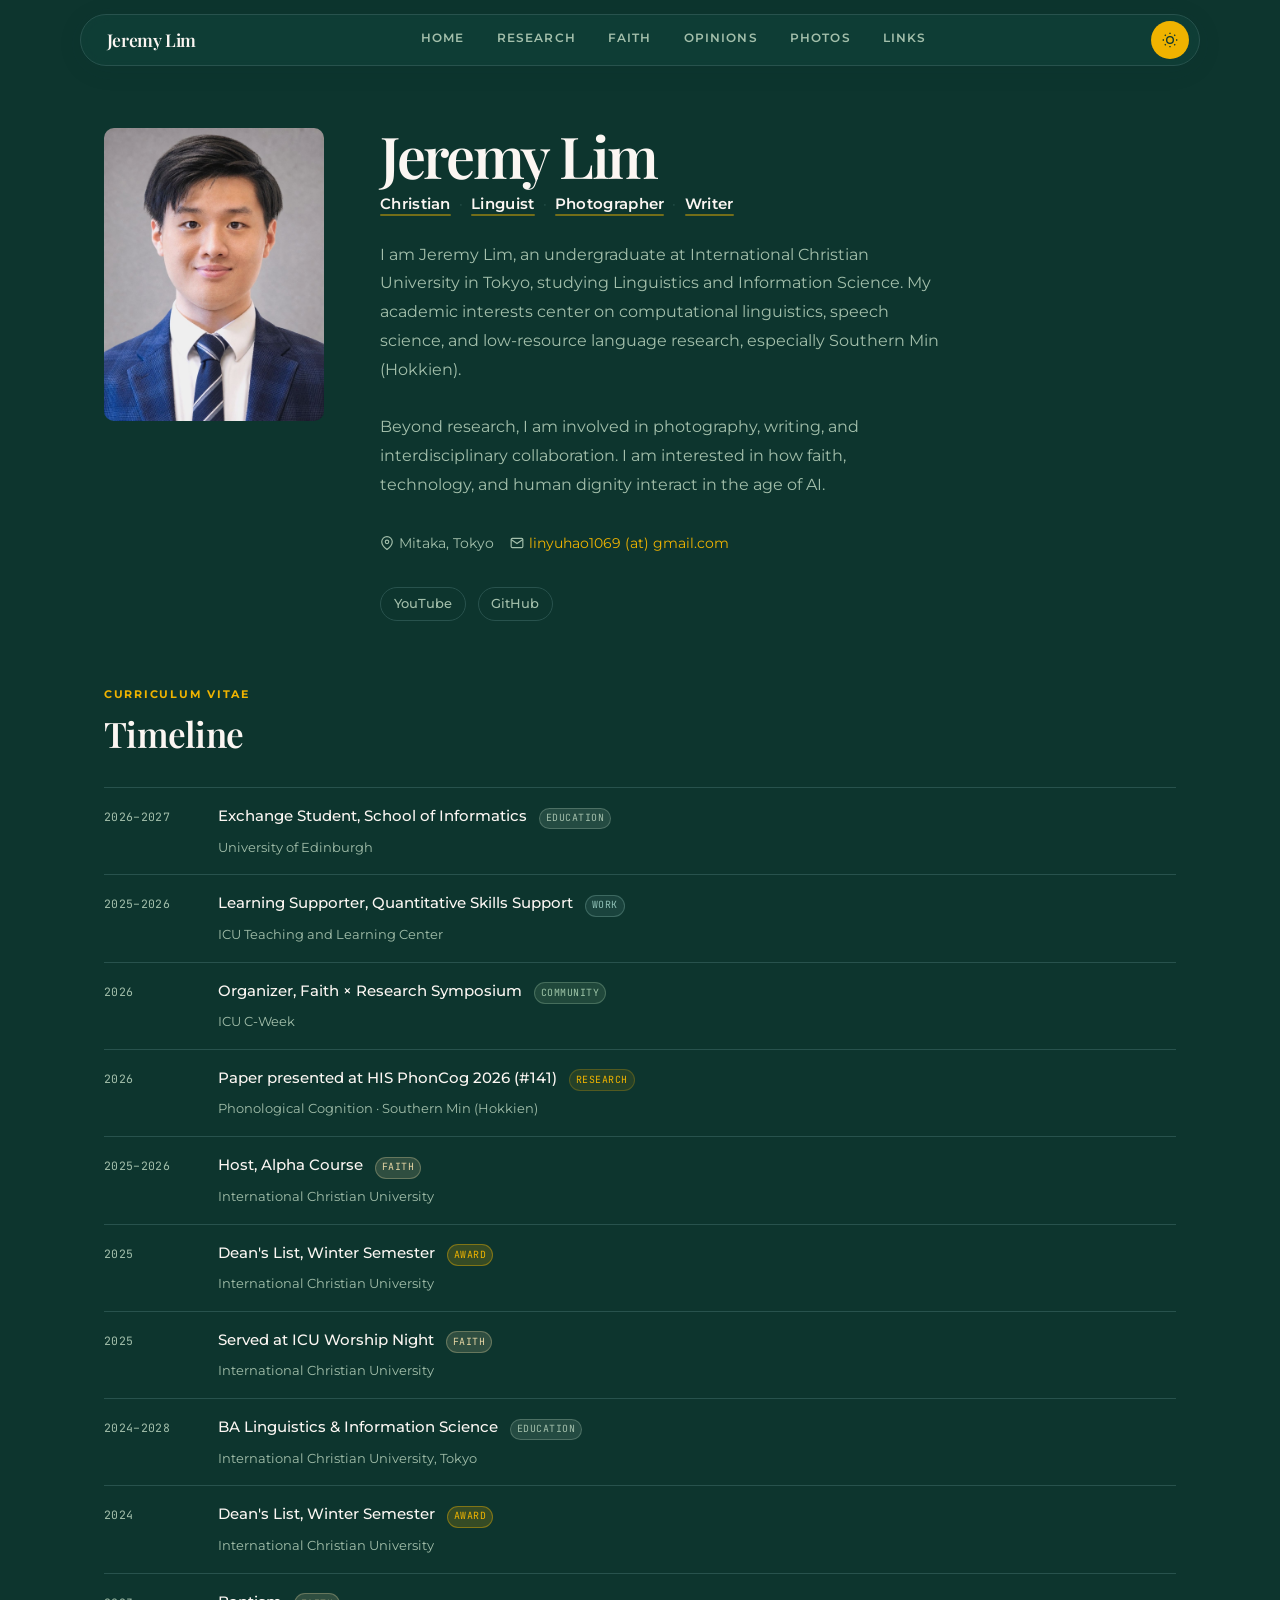
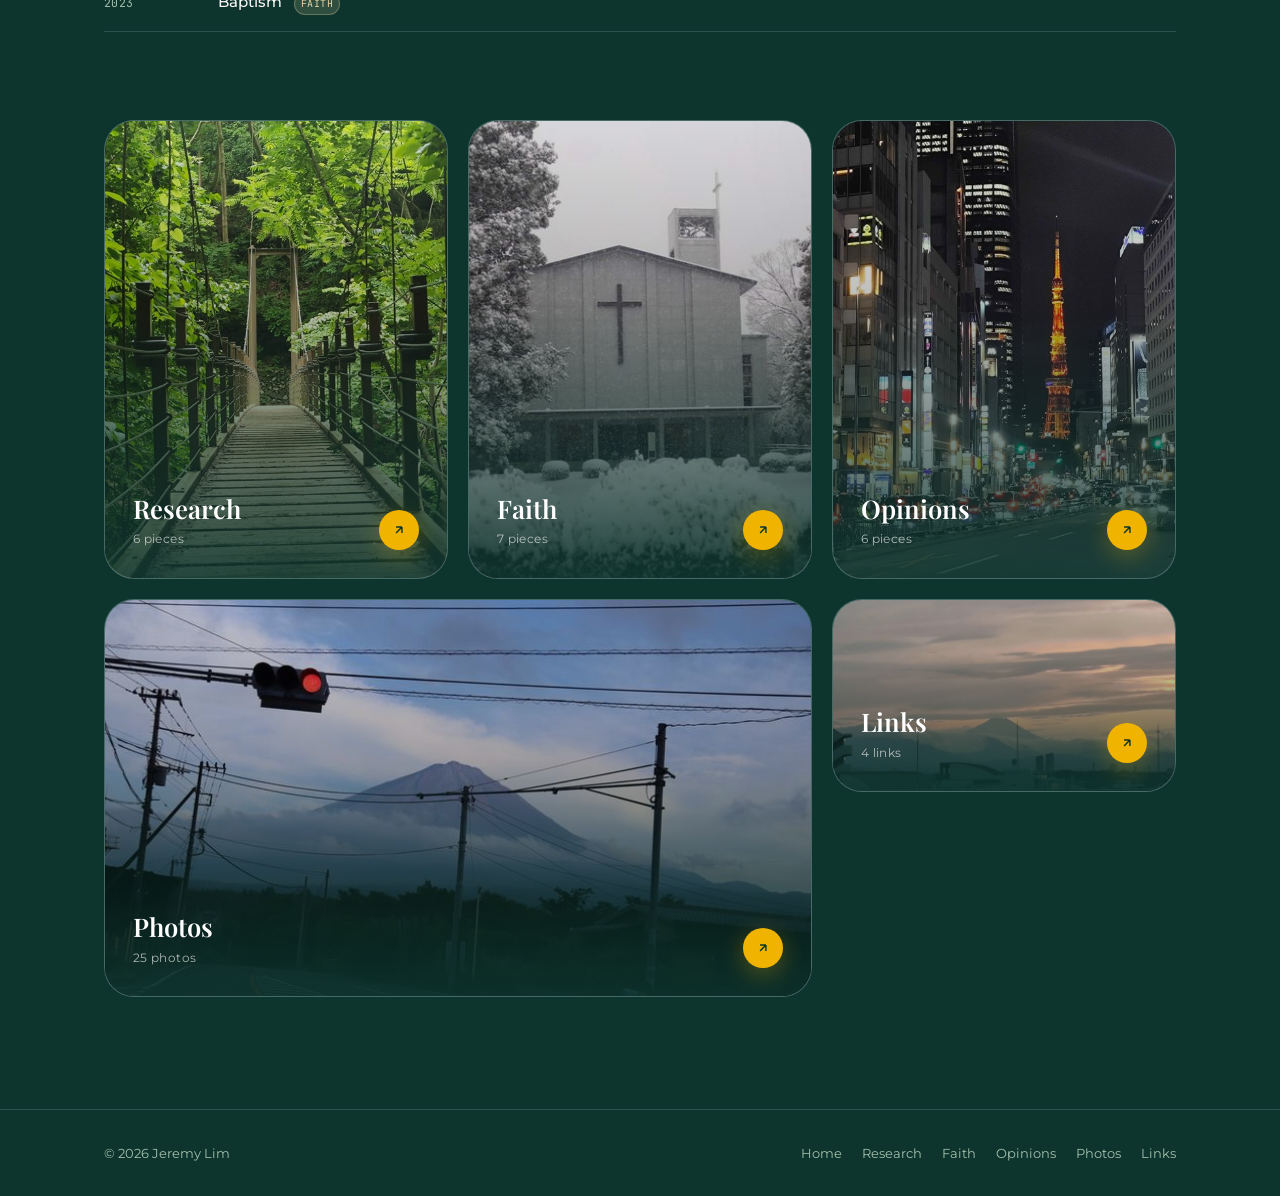
==== commit e0be9b0b: "Give Photos and Links their intros, and fix a mobile overflow Finishing the restructure:  - Photos a" ====
--- a/index.html
+++ b/index.html
@@ -155,7 +155,7 @@
     <div class="container">
       <div class="footer__inner">
         <span>&copy; <span id="yr"></span> Jeremy Lim</span>
-        <div style="display:flex;gap:1.5rem;">
+        <div class="footer__links">
           <a href="index.html">Home</a>
           <a href="research.html">Research</a>
           <a href="faith.html">Faith</a>
--- a/css/style.css
+++ b/css/style.css
@@ -1227,3 +1227,16 @@
   .nav, .footer, .back-to-top, .theme-btn, .cat-bar, .read-progress { display: none !important; }
   body { background: #fff; color: #000; }
 }
+
+
+/* Footer links wrap — six of them will not fit one phone-width row. */
+.footer__links {
+  display: flex;
+  flex-wrap: wrap;
+  justify-content: flex-end;
+  gap: 0.5rem 1.25rem;
+}
+@media (max-width: 560px) {
+  .footer__inner { flex-direction: column; align-items: flex-start; gap: 1rem; }
+  .footer__links { justify-content: flex-start; }
+}
